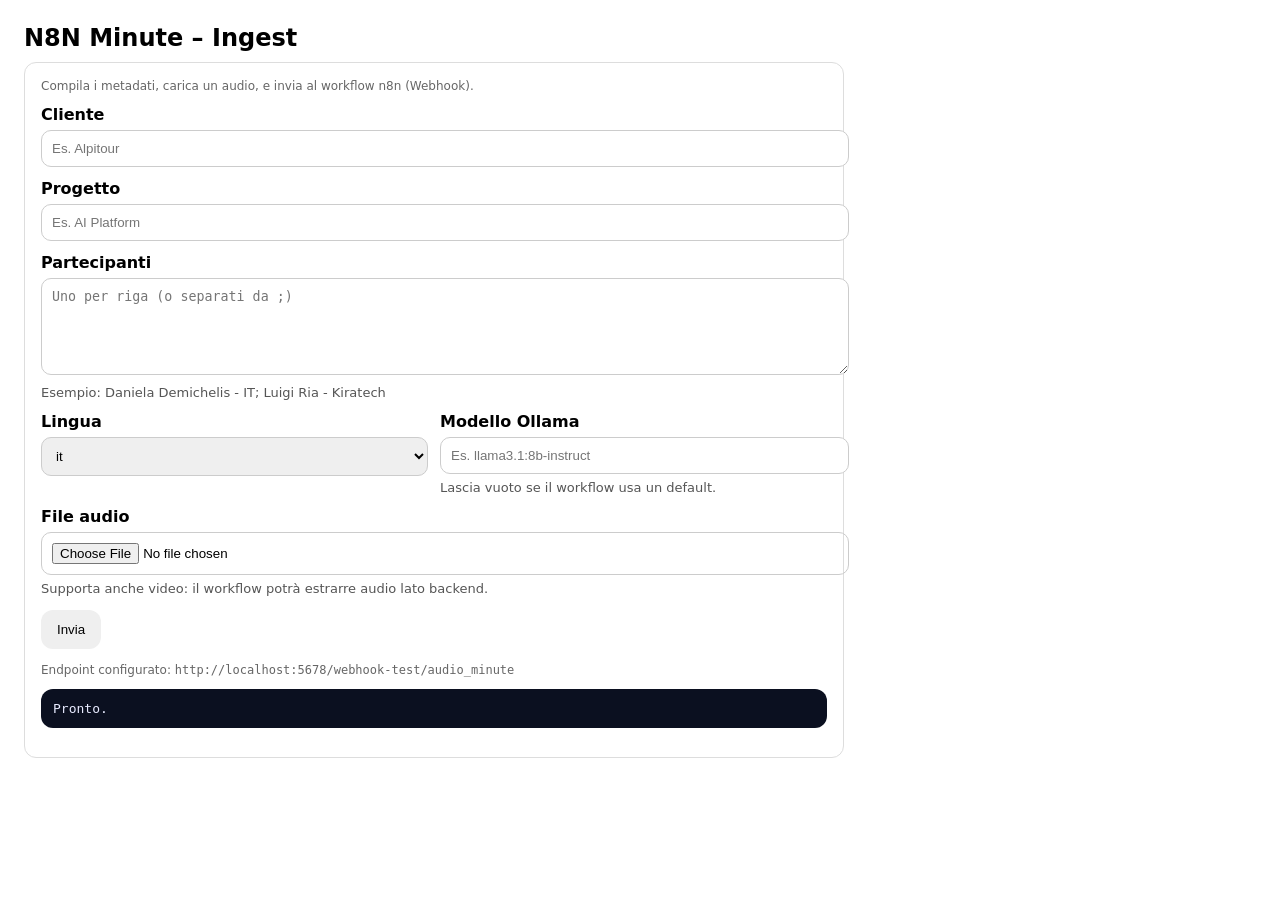
==== webform/index.html @ f1f65ca3 "Bootstrap repo: compose, configs, gitignore, docs" ====
<!doctype html>
<html lang="it">
<head>
  <meta charset="utf-8" />
  <meta name="viewport" content="width=device-width,initial-scale=1" />
  <title>N8N Minute – Webform</title>
  <style>
    :root { --w: 820px; }
    body{font-family:system-ui,-apple-system,Segoe UI,Roboto,Arial;margin:24px;max-width:var(--w)}
    h2{margin:0 0 10px}
    .card{border:1px solid #ddd;border-radius:12px;padding:16px}
    label{display:block;margin:12px 0 6px;font-weight:600}
    input,select,textarea{width:100%;padding:10px;border:1px solid #ccc;border-radius:10px}
    textarea{resize:vertical}
    button{padding:12px 16px;margin-top:14px;border:0;border-radius:12px;cursor:pointer}
    .row{display:grid;grid-template-columns:1fr 1fr;gap:12px}
    .hint{color:#555;font-size:13px;margin-top:6px}
    .small{font-size:12px;color:#666}
    pre{white-space:pre-wrap;background:#0b1020;color:#e8ebff;padding:12px;border-radius:12px;overflow:auto}
    .ok{color:#1a7f37}
    .err{color:#b42318}
  </style>
</head>
<body>
  <h2>N8N Minute – Ingest</h2>
  <div class="card">
    <div class="small">
      Compila i metadati, carica un audio, e invia al workflow n8n (Webhook).
    </div>

    <form id="f" enctype="multipart/form-data" method="post">
      <label>Cliente</label>
      <input name="customer" required placeholder="Es. Alpitour" />

      <label>Progetto</label>
      <input name="project" required placeholder="Es. AI Platform" />

      <label>Partecipanti</label>
      <textarea name="participants" rows="5" placeholder="Uno per riga (o separati da ;)"></textarea>
      <div class="hint">Esempio: Daniela Demichelis - IT; Luigi Ria - Kiratech</div>

      <div class="row">
        <div>
          <label>Lingua</label>
          <select name="language">
            <option value="it" selected>it</option>
            <option value="en">en</option>
          </select>
        </div>
        <div>
          <label>Modello Ollama</label>
          <input name="ollama_model" placeholder="Es. llama3.1:8b-instruct" />
          <div class="hint">Lascia vuoto se il workflow usa un default.</div>
        </div>
      </div>

      <label>File audio</label>
      <input name="file" type="file" accept="audio/*,video/*" required />
      <div class="hint">Supporta anche video: il workflow potrà estrarre audio lato backend.</div>

      <button type="submit">Invia</button>
    </form>

    <div style="margin-top:14px" class="small">
      Endpoint configurato: <code id="wh"></code>
    </div>
    <pre id="out" style="margin-top:12px">Pronto.</pre>
  </div>

  <script>
    // ✅ Imposta qui l'URL del Webhook n8n (POST). Esempi:
    // - Diretto:   http://localhost:5678/webhook/minute/ingest
    // - Reverse:   http://localhost:8080/webhook/minute/ingest
    const WEBHOOK_URL = "http://localhost:5678/webhook-test/audio_minute";

    const form = document.getElementById('f');
    const out = document.getElementById('out');
    const wh = document.getElementById('wh');
    wh.textContent = WEBHOOK_URL;

    function show(text, ok=true){
      out.className = ok ? "ok" : "err";
      out.textContent = text;
    }

    form.addEventListener('submit', async (e) => {
      e.preventDefault();
      show("Invio in corso...");

      const fd = new FormData(form);

      try {
        const r = await fetch(WEBHOOK_URL, { method: "POST", body: fd });
        const ct = r.headers.get("content-type") || "";
        const body = ct.includes("application/json") ? JSON.stringify(await r.json(), null, 2) : await r.text();
        show(`Risposta (${r.status}):\n${body}`, r.ok);
      } catch (err) {
        show(`Errore: ${err}`, false);
      }
    });
  </script>
</body>
</html>
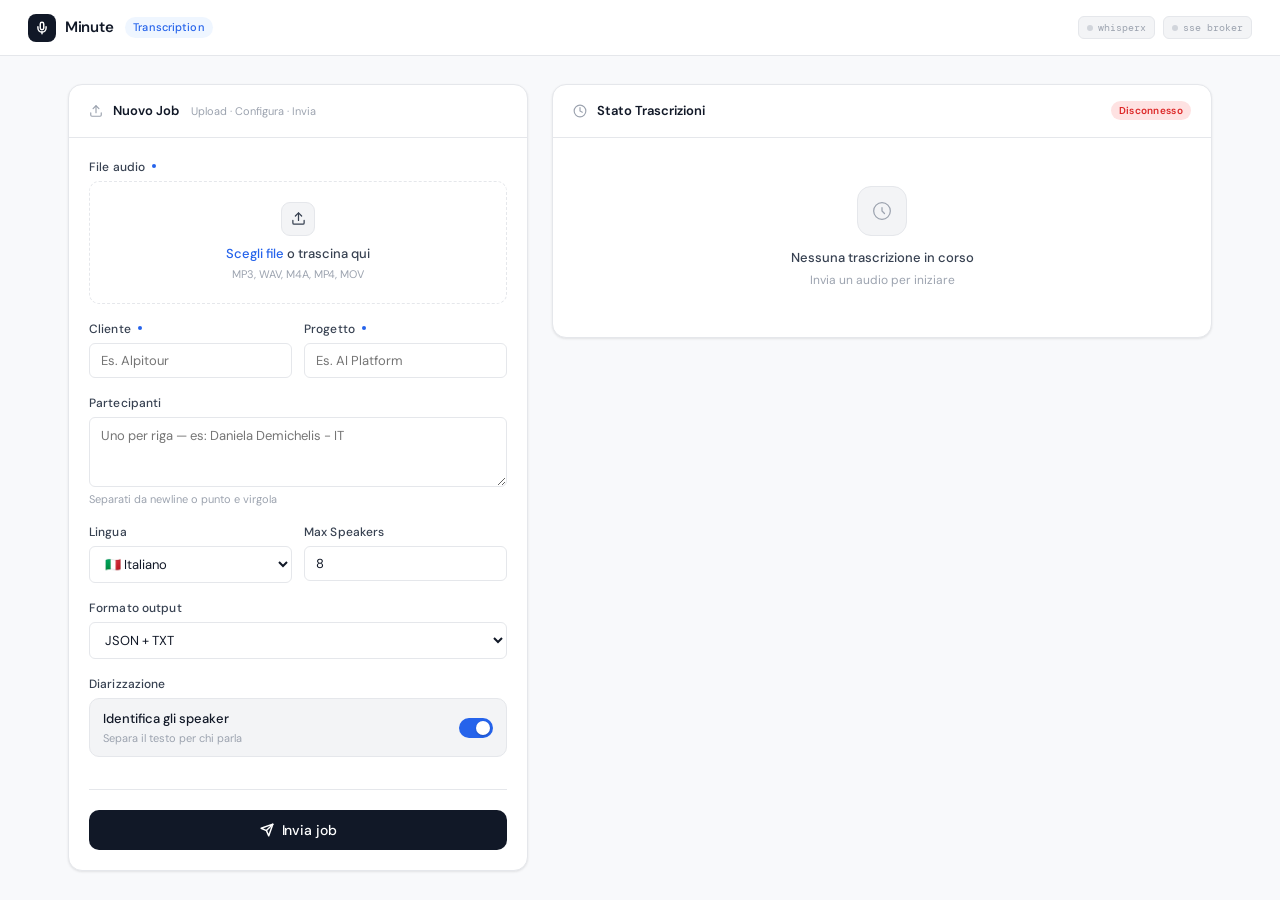
==== commit 85bf5167: "feat: SSE broker + Web UI v2 with live job status" ====
--- a/webform/index.html
+++ b/webform/index.html
@@ -1,103 +1,679 @@
 <!doctype html>
 <html lang="it">
 <head>
-  <meta charset="utf-8" />
-  <meta name="viewport" content="width=device-width,initial-scale=1" />
-  <title>N8N Minute – Webform</title>
+  <meta charset="utf-8">
+  <meta name="viewport" content="width=device-width,initial-scale=1">
+  <title>Minute — Audio Transcription</title>
+  <link rel="preconnect" href="https://fonts.googleapis.com">
+  <link href="https://fonts.googleapis.com/css2?family=DM+Sans:wght@300;400;500;600&family=DM+Mono:wght@400;500&display=swap" rel="stylesheet">
   <style>
-    :root { --w: 820px; }
-    body{font-family:system-ui,-apple-system,Segoe UI,Roboto,Arial;margin:24px;max-width:var(--w)}
-    h2{margin:0 0 10px}
-    .card{border:1px solid #ddd;border-radius:12px;padding:16px}
-    label{display:block;margin:12px 0 6px;font-weight:600}
-    input,select,textarea{width:100%;padding:10px;border:1px solid #ccc;border-radius:10px}
-    textarea{resize:vertical}
-    button{padding:12px 16px;margin-top:14px;border:0;border-radius:12px;cursor:pointer}
-    .row{display:grid;grid-template-columns:1fr 1fr;gap:12px}
-    .hint{color:#555;font-size:13px;margin-top:6px}
-    .small{font-size:12px;color:#666}
-    pre{white-space:pre-wrap;background:#0b1020;color:#e8ebff;padding:12px;border-radius:12px;overflow:auto}
-    .ok{color:#1a7f37}
-    .err{color:#b42318}
-  </style>
+    *, *::before, *::after { box-sizing: border-box; margin: 0; padding: 0; }
+
+    :root {
+      --bg:            #f8f9fb;
+      --surface:       #ffffff;
+      --surface-2:     #f3f4f6;
+      --border:        #e5e7eb;
+      --border-hover:  #d1d5db;
+      --text-primary:  #111827;
+      --text-secondary:#374151;
+      --text-muted:    #9ca3af;
+      --accent:        #2563eb;
+      --accent-light:  #eff6ff;
+      --success:       #16a34a;
+      --success-light: #dcfce7;
+      --warning:       #d97706;
+      --warning-light: #fef3c7;
+      --error:         #dc2626;
+      --error-light:   #fee2e2;
+      --radius:        10px;
+      --radius-sm:     6px;
+      --radius-lg:     14px;
+      --shadow-sm:     0 1px 3px rgba(0,0,0,.06), 0 1px 2px rgba(0,0,0,.04);
+    }
+
+    html, body { height: 100%; }
+
+    body {
+      font-family: 'DM Sans', sans-serif;
+      background: var(--bg);
+      color: var(--text-primary);
+      font-size: 14px;
+      line-height: 1.5;
+    }
+
+    /* ── Shell ── */
+    .app-shell {
+      display: flex;
+      flex-direction: column;
+      min-height: 100vh;
+    }
+
+    /* ── Header ── */
+    header {
+      background: var(--surface);
+      border-bottom: 1px solid var(--border);
+      display: flex;
+      align-items: center;
+      padding: 0 28px;
+      gap: 12px;
+      height: 56px;
+      position: sticky; top: 0; z-index: 10;
+      flex-shrink: 0;
+    }
+    .logo { display: flex; align-items: center; gap: 9px; font-weight: 600; font-size: 15px; letter-spacing: -0.02em; color: var(--text-primary); }
+    .logo-icon { width: 28px; height: 28px; background: var(--text-primary); border-radius: 8px; display: grid; place-items: center; }
+    .logo-icon svg { color: white; }
+    .header-badge { font-size: 11px; font-weight: 500; padding: 2px 8px; background: var(--accent-light); color: var(--accent); border-radius: 20px; letter-spacing: 0.01em; }
+    .header-stack { margin-left: auto; display: flex; align-items: center; gap: 8px; }
+    .stack-pill { font-family: 'DM Mono', monospace; font-size: 10px; color: var(--text-muted); background: var(--surface-2); border: 1px solid var(--border); padding: 3px 8px; border-radius: var(--radius-sm); display: flex; align-items: center; gap: 5px; }
+    .dot { width: 6px; height: 6px; border-radius: 50%; background: var(--border-hover); flex-shrink: 0; }
+    .dot.live { background: var(--success); box-shadow: 0 0 0 2px var(--success-light); }
+
+    /* ── Main 2-col grid ── */
+    main {
+      display: grid;
+      grid-template-columns: 460px 1fr;
+      gap: 24px;
+      padding: 28px;
+      max-width: 1200px;
+      width: 100%;
+      margin: 0 auto;
+      align-items: start;
+      flex: 1;
+    }
+
+    /* ── Panel ── */
+    .panel { background: var(--surface); border: 1px solid var(--border); border-radius: var(--radius-lg); overflow: hidden; box-shadow: var(--shadow-sm); }
+    .panel-header { padding: 16px 20px; border-bottom: 1px solid var(--border); display: flex; align-items: center; gap: 10px; }
+    .panel-title { font-size: 13px; font-weight: 600; color: var(--text-primary); }
+    .panel-subtitle { font-size: 11px; color: var(--text-muted); margin-left: 2px; }
+    .panel-body { padding: 20px; display: flex; flex-direction: column; gap: 16px; }
+
+    /* ── Form elements ── */
+    .field-group { display: flex; flex-direction: column; gap: 0; }
+    .field-group:not(:last-child) { margin-bottom: 0; }
+    .field-row { display: grid; grid-template-columns: 1fr 1fr; gap: 12px; }
+    label { display: block; font-size: 12px; font-weight: 500; color: var(--text-secondary); margin-bottom: 5px; letter-spacing: 0.01em; }
+    .req { display: inline-block; width: 4px; height: 4px; background: var(--accent); border-radius: 50%; margin-left: 4px; vertical-align: middle; transform: translateY(-1px); }
+    input[type=text], input[type=number], select, textarea {
+      width: 100%; padding: 8px 11px; background: var(--surface);
+      border: 1px solid var(--border); border-radius: var(--radius-sm);
+      font-family: 'DM Sans', sans-serif; font-size: 13px; color: var(--text-primary);
+      transition: border-color 0.15s, box-shadow 0.15s; outline: none;
+    }
+    input:focus, select:focus, textarea:focus { border-color: var(--accent); box-shadow: 0 0 0 3px rgba(37,99,235,.1); }
+    textarea { resize: vertical; min-height: 70px; line-height: 1.5; }
+    .hint { font-size: 11px; color: var(--text-muted); margin-top: 4px; }
+
+    /* File drop */
+    .file-drop { position: relative; border: 1.5px dashed var(--border); border-radius: var(--radius); padding: 20px 16px; text-align: center; cursor: pointer; transition: all 0.15s; background: var(--surface); }
+    .file-drop:hover, .file-drop.drag-over { border-color: var(--accent); background: var(--accent-light); }
+    .file-drop input[type=file] { position: absolute; inset: 0; opacity: 0; cursor: pointer; width: 100%; height: 100%; }
+    .file-drop-icon { width: 34px; height: 34px; background: var(--surface-2); border: 1px solid var(--border); border-radius: 9px; display: grid; place-items: center; margin: 0 auto 8px; }
+    .file-drop-label { font-size: 13px; font-weight: 500; color: var(--text-secondary); }
+    .file-drop-label span { color: var(--accent); }
+    .file-drop-sub { font-size: 11px; color: var(--text-muted); margin-top: 3px; }
+    .file-selected { display: none; align-items: center; gap: 10px; background: var(--accent-light); border: 1px solid #bfdbfe; border-radius: var(--radius); padding: 9px 12px; margin-top: 8px; }
+    .file-selected.visible { display: flex; }
+    .file-selected-name { font-family: 'DM Mono', monospace; font-size: 12px; color: var(--accent); font-weight: 500; flex: 1; overflow: hidden; text-overflow: ellipsis; white-space: nowrap; }
+    .file-remove { background: none; border: none; cursor: pointer; color: var(--text-muted); padding: 2px; border-radius: 4px; display: grid; place-items: center; flex-shrink: 0; }
+
+    /* Toggle */
+    .toggle-field { display: flex; align-items: center; justify-content: space-between; padding: 10px 13px; background: var(--surface-2); border: 1px solid var(--border); border-radius: var(--radius); cursor: pointer; }
+    .toggle-info {}
+    .toggle-label { font-size: 13px; font-weight: 500; color: var(--text-primary); }
+    .toggle-desc { font-size: 11px; color: var(--text-muted); margin-top: 1px; }
+    .toggle-switch { width: 34px; height: 20px; background: var(--border-hover); border-radius: 20px; position: relative; transition: background 0.2s; flex-shrink: 0; }
+    .toggle-switch::after { content:''; position: absolute; left: 3px; top: 3px; width: 14px; height: 14px; background: white; border-radius: 50%; transition: transform 0.2s; box-shadow: 0 1px 2px rgba(0,0,0,.2); }
+    .toggle-switch.on { background: var(--accent); }
+    .toggle-switch.on::after { transform: translateX(14px); }
+
+    /* Submit */
+    .btn-submit { width: 100%; padding: 11px 20px; background: var(--text-primary); color: white; border: none; border-radius: var(--radius); font-family: 'DM Sans', sans-serif; font-size: 14px; font-weight: 500; cursor: pointer; transition: all 0.15s; display: flex; align-items: center; justify-content: center; gap: 8px; margin-top: 4px; letter-spacing: -0.01em; }
+    .btn-submit:hover { background: #1f2937; transform: translateY(-1px); box-shadow: 0 4px 12px rgba(0,0,0,.15); }
+    .btn-submit:disabled { opacity: 0.45; cursor: not-allowed; transform: none; box-shadow: none; }
+    .btn-submit .spinner { display: none; width: 14px; height: 14px; border: 2px solid rgba(255,255,255,.3); border-top-color: white; border-radius: 50%; animation: spin 0.6s linear infinite; }
+    .btn-submit.loading .spinner { display: block; }
+    .btn-submit.loading .btn-icon, .btn-submit.loading .btn-text { opacity: 0.7; }
+
+    /* ── Right panel internals ── */
+
+    /* Current section */
+    .current-section { padding: 16px 20px; }
+    .section-header { display: flex; align-items: center; gap: 8px; margin-bottom: 14px; }
+    .section-label-text { font-size: 10px; font-weight: 600; color: var(--text-muted); text-transform: uppercase; letter-spacing: 0.07em; }
+    .badge-new { background: var(--accent); color: white; font-size: 9px; font-weight: 700; padding: 1px 7px; border-radius: 20px; letter-spacing: 0.05em; animation: pulse-badge 1.5s ease-in-out infinite; }
+    @keyframes pulse-badge { 0%,100%{opacity:1} 50%{opacity:0.55} }
+
+    .job-title { font-size: 13px; font-weight: 600; color: var(--text-primary); line-height: 1.4; margin-bottom: 8px; }
+    .current-dates { display: flex; gap: 20px; margin: 12px 0 0; }
+    .date-item { display: flex; flex-direction: column; gap: 2px; }
+    .date-label { font-size: 10px; font-weight: 600; color: var(--text-muted); text-transform: uppercase; letter-spacing: 0.05em; }
+    .date-value { font-family: 'DM Mono', monospace; font-size: 11px; color: var(--text-secondary); }
+
+    /* Progress */
+    .progress-section { padding: 14px 20px; border-top: 1px solid var(--border); }
+    .progress-header { display: flex; align-items: center; justify-content: space-between; margin-bottom: 10px; }
+    .progress-label { font-size: 10px; font-weight: 600; color: var(--text-muted); text-transform: uppercase; letter-spacing: 0.07em; }
+    .step-chip { font-family: 'DM Mono', monospace; font-size: 10px; color: var(--text-muted); background: var(--surface-2); border: 1px solid var(--border); padding: 2px 7px; border-radius: 4px; }
+    .progress-track { height: 5px; background: var(--surface-2); border-radius: 99px; overflow: hidden; }
+    .progress-fill { height: 100%; background: var(--accent); border-radius: 99px; transition: width 0.6s ease; }
+    .progress-fill.indeterminate { width: 40%; animation: indeterminate 1.4s ease-in-out infinite; }
+    @keyframes indeterminate { 0%{transform:translateX(-100%)} 100%{transform:translateX(350%)} }
+
+    /* Pipeline */
+    .pipeline-section { padding: 14px 20px; border-top: 1px solid var(--border); }
+    .section-label { font-size: 10px; font-weight: 600; color: var(--text-muted); text-transform: uppercase; letter-spacing: 0.07em; margin-bottom: 10px; }
+    .steps-list { display: flex; flex-direction: column; gap: 1px; }
+    .step-item { display: flex; align-items: center; gap: 11px; padding: 7px 9px; border-radius: var(--radius-sm); transition: background 0.1s; }
+    .step-item.done   { }
+    .step-item.active { background: var(--accent-light); }
+    .step-item.pending { opacity: 0.35; }
+    .step-icon { width: 18px; height: 18px; border-radius: 50%; display: grid; place-items: center; flex-shrink: 0; }
+    .done-i   { background: var(--success-light); }
+    .active-i { background: var(--accent-light); animation: pulse-icon 1.2s ease-in-out infinite; }
+    .pending-i { background: var(--surface-2); }
+    @keyframes pulse-icon { 0%,100%{box-shadow:0 0 0 0 rgba(37,99,235,.3)} 50%{box-shadow:0 0 0 4px rgba(37,99,235,.1)} }
+    .step-name { font-size: 12px; font-weight: 500; color: var(--text-secondary); }
+    .step-item.active .step-name { color: var(--accent); font-weight: 600; }
+
+    /* Empty state */
+    .status-empty { display: flex; flex-direction: column; align-items: center; justify-content: center; padding: 48px 20px; text-align: center; }
+    .status-empty-icon { width: 50px; height: 50px; background: var(--surface-2); border: 1px solid var(--border); border-radius: 14px; display: grid; place-items: center; margin-bottom: 12px; }
+    .status-empty-title { font-size: 13px; font-weight: 500; color: var(--text-secondary); margin-bottom: 4px; }
+    .status-empty-sub { font-size: 12px; color: var(--text-muted); }
+
+    /* Results */
+    .results-section { padding: 14px 20px; border-top: 1px solid var(--border); }
+    .result-link { display: flex; align-items: center; gap: 10px; padding: 10px 13px; border: 1px solid var(--border); border-radius: var(--radius); text-decoration: none; color: var(--text-primary); transition: all 0.15s; margin-bottom: 8px; background: var(--surface); }
+    .result-link:last-child { margin-bottom: 0; }
+    .result-link:hover { border-color: var(--accent); background: var(--accent-light); }
+    .result-icon { width: 30px; height: 30px; border-radius: 8px; display: grid; place-items: center; flex-shrink: 0; }
+    .result-icon.json { background: #fff7ed; }
+    .result-icon.txt  { background: #f0fdf4; }
+    .result-name { font-size: 12px; font-weight: 600; color: var(--text-primary); }
+    .result-meta { font-size: 11px; color: var(--text-muted); margin-top: 1px; }
+
+    /* Error */
+    .error-section { padding: 14px 20px; border-top: 1px solid var(--border); }
+    .error-box { background: var(--error-light); border: 1px solid #fecaca; border-radius: var(--radius); padding: 14px 16px; }
+    .error-title { font-size: 12px; font-weight: 600; color: var(--error); margin-bottom: 4px; }
+    .error-msg { font-family: 'DM Mono', monospace; font-size: 11px; color: #b91c1c; line-height: 1.5; }
+    .btn-retry { margin-top: 10px; padding: 5px 14px; background: var(--error); color: white; border: none; border-radius: var(--radius-sm); font-family: 'DM Sans', sans-serif; font-size: 12px; font-weight: 500; cursor: pointer; }
+    .btn-retry:hover { background: #b91c1c; }
+
+    /* History */
+    .history-section { padding: 0 20px 16px; border-top: 1px solid var(--border); margin-top: 0; }
+    .history-header { padding: 14px 0 10px; }
+    .hist-row { border-radius: var(--radius); border: 1px solid transparent; overflow: hidden; margin-bottom: 4px; transition: border-color 0.12s; }
+    .hist-row.open { border-color: var(--border); }
+    .hist-row-header { display: flex; align-items: center; gap: 10px; padding: 10px 12px; cursor: pointer; border-radius: var(--radius); transition: background 0.12s; }
+    .hist-row-header:hover, .hist-row.open .hist-row-header { background: var(--surface-2); }
+    .hist-row-info { flex: 1; min-width: 0; }
+    .hist-row-name { font-size: 12px; font-weight: 500; display: block; white-space: nowrap; overflow: hidden; text-overflow: ellipsis; }
+    .hist-chevron { color: var(--text-muted); transition: transform 0.2s; flex-shrink: 0; }
+    .hist-row.open .hist-chevron { transform: rotate(90deg); }
+    .hist-accordion { display: none; padding: 4px 12px 12px; }
+    .hist-row.open .hist-accordion { display: block; }
+    .hist-meta { display: flex; flex-direction: column; gap: 5px; margin-bottom: 10px; }
+    .hist-meta-row { display: flex; align-items: center; gap: 8px; }
+    .hist-meta-label { font-size: 10px; font-weight: 600; color: var(--text-muted); text-transform: uppercase; letter-spacing: 0.05em; min-width: 72px; }
+    .hist-meta-value { font-family: 'DM Mono', monospace; font-size: 11px; color: var(--text-secondary); }
+
+    /* Status badge */
+    .status-badge { display: inline-flex; align-items: center; gap: 5px; padding: 3px 9px; border-radius: 20px; font-size: 11px; font-weight: 600; letter-spacing: 0.03em; text-transform: uppercase; }
+    .status-badge .dot { width: 5px; height: 5px; border-radius: 50%; flex-shrink: 0; }
+    .status-badge.pending   { background: var(--warning-light); color: var(--warning); }
+    .status-badge.pending .dot { background: var(--warning); }
+    .status-badge.working   { background: var(--accent-light);  color: var(--accent); }
+    .status-badge.working .dot { background: var(--accent); animation: pulse-dot 1s ease-in-out infinite; }
+    .status-badge.completed { background: var(--success-light); color: var(--success); }
+    .status-badge.completed .dot { background: var(--success); }
+    .status-badge.failed    { background: var(--error-light);   color: var(--error); }
+    .status-badge.failed .dot { background: var(--error); }
+    @keyframes pulse-dot { 0%,100%{opacity:1} 50%{opacity:0.4} }
+
+    /* Stream badge */
+    .stream-badge { font-size: 10px; font-weight: 600; padding: 2px 8px; border-radius: 20px; letter-spacing: 0.03em; }
+    .stream-live       { background: var(--success-light); color: var(--success); }
+    .stream-connecting { background: var(--warning-light); color: var(--warning); }
+    .stream-idle       { background: var(--surface-2);     color: var(--text-muted); }
+    .stream-error      { background: var(--error-light);   color: var(--error); }
+
+    @keyframes spin { to { transform: rotate(360deg); } }
+
+    @media (max-width: 900px) {
+      main { grid-template-columns: 1fr; padding: 16px; }
+    }
+</style>
 </head>
 <body>
-  <h2>N8N Minute – Ingest</h2>
-  <div class="card">
-    <div class="small">
-      Compila i metadati, carica un audio, e invia al workflow n8n (Webhook).
+<div class="app-shell">
+
+  <header>
+    <div class="logo">
+      <div class="logo-icon">
+        <svg width="14" height="14" viewBox="0 0 24 24" fill="none" stroke="currentColor" stroke-width="2.5" stroke-linecap="round" stroke-linejoin="round">
+          <path d="M12 2a3 3 0 0 0-3 3v7a3 3 0 0 0 6 0V5a3 3 0 0 0-3-3z"/>
+          <path d="M19 10v2a7 7 0 0 1-14 0v-2"/>
+          <line x1="12" y1="19" x2="12" y2="22"/>
+        </svg>
+      </div>
+      Minute
     </div>
-
-    <form id="f" enctype="multipart/form-data" method="post">
-      <label>Cliente</label>
-      <input name="customer" required placeholder="Es. Alpitour" />
-
-      <label>Progetto</label>
-      <input name="project" required placeholder="Es. AI Platform" />
-
-      <label>Partecipanti</label>
-      <textarea name="participants" rows="5" placeholder="Uno per riga (o separati da ;)"></textarea>
-      <div class="hint">Esempio: Daniela Demichelis - IT; Luigi Ria - Kiratech</div>
-
-      <div class="row">
-        <div>
-          <label>Lingua</label>
-          <select name="language">
-            <option value="it" selected>it</option>
-            <option value="en">en</option>
+    <span class="header-badge">Transcription</span>
+    <div class="header-stack">
+      <div class="stack-pill"><span class="dot" id="api-dot"></span>whisperx</div>
+      <div class="stack-pill"><span class="dot" id="sse-dot"></span>sse broker</div>
+    </div>
+  </header>
+
+  <main>
+    <div class="panel">
+      <div class="panel-header">
+        <svg width="14" height="14" viewBox="0 0 24 24" fill="none" stroke="var(--text-muted)" stroke-width="2" stroke-linecap="round" stroke-linejoin="round">
+          <path d="M21 15v4a2 2 0 0 1-2 2H5a2 2 0 0 1-2-2v-4"/>
+          <polyline points="17 8 12 3 7 8"/><line x1="12" y1="3" x2="12" y2="15"/>
+        </svg>
+        <span class="panel-title">Nuovo Job</span>
+        <span class="panel-subtitle">Upload · Configura · Invia</span>
+      </div>
+      <div class="panel-body">
+
+        <!-- File -->
+        <div class="field-group">
+          <label>File audio <span class="req"></span></label>
+          <div class="file-drop" id="file-drop">
+            <input type="file" id="file-input" accept="audio/*,video/*" />
+            <div class="file-drop-icon">
+              <svg width="15" height="15" viewBox="0 0 24 24" fill="none" stroke="var(--text-secondary)" stroke-width="2" stroke-linecap="round" stroke-linejoin="round">
+                <path d="M21 15v4a2 2 0 0 1-2 2H5a2 2 0 0 1-2-2v-4"/>
+                <polyline points="17 8 12 3 7 8"/><line x1="12" y1="3" x2="12" y2="15"/>
+              </svg>
+            </div>
+            <div class="file-drop-label"><span>Scegli file</span> o trascina qui</div>
+            <div class="file-drop-sub">MP3, WAV, M4A, MP4, MOV</div>
+          </div>
+          <div class="file-selected" id="file-selected">
+            <svg width="13" height="13" viewBox="0 0 24 24" fill="none" stroke="var(--accent)" stroke-width="2" stroke-linecap="round" stroke-linejoin="round">
+              <path d="M9 18V5l12-2v13"/><circle cx="6" cy="18" r="3"/><circle cx="18" cy="16" r="3"/>
+            </svg>
+            <span class="file-selected-name" id="file-name"></span>
+            <button class="file-remove" id="file-remove" type="button">
+              <svg width="12" height="12" viewBox="0 0 24 24" fill="none" stroke="currentColor" stroke-width="2.5" stroke-linecap="round">
+                <line x1="18" y1="6" x2="6" y2="18"/><line x1="6" y1="6" x2="18" y2="18"/>
+              </svg>
+            </button>
+          </div>
+        </div>
+
+        <!-- Cliente + Progetto -->
+        <div class="field-row">
+          <div class="field-group">
+            <label>Cliente <span class="req"></span></label>
+            <input type="text" id="customer" placeholder="Es. Alpitour" />
+          </div>
+          <div class="field-group">
+            <label>Progetto <span class="req"></span></label>
+            <input type="text" id="project" placeholder="Es. AI Platform" />
+          </div>
+        </div>
+
+        <!-- Partecipanti -->
+        <div class="field-group">
+          <label>Partecipanti</label>
+          <textarea id="participants" placeholder="Uno per riga — es: Daniela Demichelis - IT"></textarea>
+          <div class="hint">Separati da newline o punto e virgola</div>
+        </div>
+
+        <!-- Lingua + Max speakers -->
+        <div class="field-row">
+          <div class="field-group">
+            <label>Lingua</label>
+            <select id="language">
+              <option value="it">🇮🇹 Italiano</option>
+              <option value="en">🇬🇧 English</option>
+              <option value="auto">🌐 Auto-detect</option>
+            </select>
+          </div>
+          <div class="field-group">
+            <label>Max Speakers</label>
+            <input type="number" id="max_speakers" value="8" min="1" max="20" />
+          </div>
+        </div>
+
+        <!-- Output format -->
+        <div class="field-group">
+          <label>Formato output</label>
+          <select id="output_format">
+            <option value="both" selected>JSON + TXT</option>
+            <option value="json">Solo JSON</option>
+            <option value="txt">Solo TXT</option>
           </select>
         </div>
-        <div>
-          <label>Modello Ollama</label>
-          <input name="ollama_model" placeholder="Es. llama3.1:8b-instruct" />
-          <div class="hint">Lascia vuoto se il workflow usa un default.</div>
-        </div>
+
+        <!-- Diarize -->
+        <div class="field-group">
+          <label>Diarizzazione</label>
+          <div class="toggle-field" id="diarize-toggle">
+            <div class="toggle-info">
+              <div class="toggle-label">Identifica gli speaker</div>
+              <div class="toggle-desc">Separa il testo per chi parla</div>
+            </div>
+            <div class="toggle-switch on" id="diarize-switch"></div>
+          </div>
+        </div>
+
+        <div style="height:1px;background:var(--border);margin:16px 0 0"></div>
+
+        <button class="btn-submit" id="submit-btn" type="button">
+          <div class="spinner"></div>
+          <svg class="btn-icon" width="14" height="14" viewBox="0 0 24 24" fill="none" stroke="currentColor" stroke-width="2.5" stroke-linecap="round" stroke-linejoin="round">
+            <line x1="22" y1="2" x2="11" y2="13"/><polygon points="22 2 15 22 11 13 2 9 22 2"/>
+          </svg>
+          <span class="btn-text">Invia job</span>
+        </button>
+
       </div>
-
-      <label>File audio</label>
-      <input name="file" type="file" accept="audio/*,video/*" required />
-      <div class="hint">Supporta anche video: il workflow potrà estrarre audio lato backend.</div>
-
-      <button type="submit">Invia</button>
-    </form>
-
-    <div style="margin-top:14px" class="small">
-      Endpoint configurato: <code id="wh"></code>
     </div>
-    <pre id="out" style="margin-top:12px">Pronto.</pre>
-  </div>
-
-  <script>
-    // ✅ Imposta qui l'URL del Webhook n8n (POST). Esempi:
-    // - Diretto:   http://localhost:5678/webhook/minute/ingest
-    // - Reverse:   http://localhost:8080/webhook/minute/ingest
-    const WEBHOOK_URL = "http://localhost:5678/webhook-test/audio_minute";
-
-    const form = document.getElementById('f');
-    const out = document.getElementById('out');
-    const wh = document.getElementById('wh');
-    wh.textContent = WEBHOOK_URL;
-
-    function show(text, ok=true){
-      out.className = ok ? "ok" : "err";
-      out.textContent = text;
-    }
-
-    form.addEventListener('submit', async (e) => {
-      e.preventDefault();
-      show("Invio in corso...");
-
-      const fd = new FormData(form);
-
-      try {
-        const r = await fetch(WEBHOOK_URL, { method: "POST", body: fd });
-        const ct = r.headers.get("content-type") || "";
-        const body = ct.includes("application/json") ? JSON.stringify(await r.json(), null, 2) : await r.text();
-        show(`Risposta (${r.status}):\n${body}`, r.ok);
-      } catch (err) {
-        show(`Errore: ${err}`, false);
+
+    <!-- ── RIGHT: Status ── -->
+
+    <!-- ── RIGHT: Stato Trascrizioni ── -->
+    <div class="panel">
+      <div class="panel-header">
+        <svg width="14" height="14" viewBox="0 0 24 24" fill="none" stroke="var(--text-muted)" stroke-width="2" stroke-linecap="round" stroke-linejoin="round">
+          <circle cx="12" cy="12" r="10"/><polyline points="12 6 12 12 16 14"/>
+        </svg>
+        <span class="panel-title">Stato Trascrizioni</span>
+        <span class="stream-badge stream-idle" id="stream-status" style="margin-left:auto">In attesa</span>
+      </div>
+
+      <!-- Empty state -->
+      <div class="status-empty" id="status-empty">
+        <div class="status-empty-icon">
+          <svg width="20" height="20" viewBox="0 0 24 24" fill="none" stroke="var(--text-muted)" stroke-width="1.5" stroke-linecap="round" stroke-linejoin="round">
+            <circle cx="12" cy="12" r="10"/><path d="M12 8v4l3 3"/>
+          </svg>
+        </div>
+        <div class="status-empty-title">Nessuna trascrizione in corso</div>
+        <div class="status-empty-sub">Invia un audio per iniziare</div>
+      </div>
+
+      <!-- Trascrizione Corrente -->
+      <div id="current-job" style="display:none">
+        <div class="current-section">
+          <div class="section-header">
+            <span class="section-label-text">Trascrizione Corrente</span>
+            <span class="badge-new" id="badge-new" style="display:none">IN CODA</span>
+          </div>
+          <div class="job-title" id="current-title">—</div>
+          <div id="current-badge"></div>
+          <div class="current-dates">
+            <div class="date-item">
+              <span class="date-label">Inizio</span>
+              <span class="date-value" id="current-created">—</span>
+            </div>
+            <div class="date-item">
+              <span class="date-label">Aggiornato</span>
+              <span class="date-value" id="current-updated">—</span>
+            </div>
+          </div>
+        </div>
+
+        <div class="progress-section">
+          <div class="progress-header">
+            <span class="progress-label">Avanzamento</span>
+            <span class="step-chip" id="current-step">—</span>
+          </div>
+          <div class="progress-track">
+            <div class="progress-fill indeterminate" id="current-progress-fill"></div>
+          </div>
+        </div>
+
+        <div class="pipeline-section">
+          <div class="section-label">Pipeline</div>
+          <div class="steps-list" id="current-steps-list"></div>
+        </div>
+      </div>
+
+      <!-- Storico -->
+      <div id="history-section" style="display:none">
+        <div class="history-section">
+          <div class="history-header">
+            <span class="section-label">Storico Trascrizioni</span>
+          </div>
+          <div id="history-container"></div>
+        </div>
+      </div>
+
+    </div>
+  </main>
+
+</div>
+<script>
+
+
+  const API_BASE   = "http://localhost:9200";
+  const N8N_INGEST = "http://localhost:5678/webhook/minute/ingest";
+  const SSE_BASE   = "http://localhost:9400";
+
+  let diarize     = true;
+  let eventSource = null;
+  let jobsMap     = {};
+  let openHistId  = null;
+
+  const PIPELINE = [
+    { key: "ENQUEUED",     label: "In coda" },
+    { key: "REQUEUED",     label: "Riaccodato" },
+    { key: "DOWNLOADING",  label: "Download" },
+    { key: "TRANSCRIBING", label: "Trascrizione" },
+    { key: "DIARIZING",    label: "Diarizzazione" },
+    { key: "FORMATTING",   label: "Formattazione" },
+    { key: "UPLOADING",    label: "Upload MinIO" },
+    { key: "COMPLETED",    label: "Completato" },
+  ];
+  const TERMINAL = ["COMPLETED", "FAILED"];
+  const $ = id => document.getElementById(id);
+
+  const fmt = iso => {
+    try { return new Date(iso).toLocaleString('it-IT', {day:'2-digit',month:'2-digit',year:'numeric',hour:'2-digit',minute:'2-digit'}); }
+    catch { return iso || '—'; }
+  };
+  const jobTitle = job => `${job.customer||'?'} — ${job.project||'?'} — del ${fmt(job.created_at)}`;
+
+  window.addEventListener('load', async () => {
+    await checkHealth();
+    await loadInitialJobs();
+    connectStream();
+  });
+
+  async function checkHealth() {
+    try { const r = await fetch(`${API_BASE}/health`,{signal:AbortSignal.timeout(3000)}); $('api-dot').className=r.ok?'dot live':'dot'; } catch { $('api-dot').className='dot'; }
+    try { const r = await fetch(`${SSE_BASE}/health`,{signal:AbortSignal.timeout(3000)}); $('sse-dot').className=r.ok?'dot live':'dot'; } catch { $('sse-dot').className='dot'; }
+  }
+
+  async function loadInitialJobs() {
+    try {
+      const r = await fetch(`${SSE_BASE}/jobs`);
+      if (!r.ok) return;
+      const data = await r.json();
+      for (const job of data.jobs) jobsMap[job.job_id] = job;
+      renderAll();
+    } catch(e) { console.warn('[Minute] SSE broker non raggiungibile:', e.message); }
+  }
+
+  function connectStream() {
+    if (eventSource) { eventSource.close(); eventSource = null; }
+    eventSource = new EventSource(`${SSE_BASE}/events?all=1`);
+    setStreamStatus('connecting');
+    eventSource.addEventListener('open', () => { setStreamStatus('connected'); $('sse-dot').className='dot live'; });
+    eventSource.addEventListener('job_update', e => { const job=JSON.parse(e.data); jobsMap[job.job_id]=job; renderAll(); });
+    eventSource.addEventListener('stream_end', () => { setStreamStatus('idle'); setTimeout(connectStream,10000); });
+    eventSource.addEventListener('error', () => { setStreamStatus('error'); $('sse-dot').className='dot'; eventSource.close(); setTimeout(connectStream,8000); });
+  }
+
+  function setStreamStatus(state) {
+    const map={connecting:['stream-connecting','Connessione\u2026'],connected:['stream-live','Live'],idle:['stream-idle','In attesa'],error:['stream-error','Disconnesso']};
+    const [cls,txt]=map[state]??map.idle;
+    const el=$('stream-status'); el.className='stream-badge '+cls; el.textContent=txt;
+  }
+
+  function renderAll() {
+    const all    = Object.values(jobsMap).sort((a,b)=>(b.created_at??'').localeCompare(a.created_at??''));
+    const active = all.filter(j=>!TERMINAL.includes(j.status));
+    const done   = all.filter(j=> TERMINAL.includes(j.status));
+    const current = active.find(j=>j.status==='WORKING') ?? active[0] ?? null;
+    const queued  = active.filter(j=>j!==current);
+    renderCurrent(current, queued.length>0);
+    renderHistory(done);
+  }
+
+  function renderCurrent(job, hasQueued) {
+    if (!job) {
+      $('status-empty').style.display='flex';
+      $('current-job').style.display='none';
+      return;
+    }
+    $('status-empty').style.display='none';
+    $('current-job').style.display='block';
+    $('badge-new').style.display=hasQueued?'inline-block':'none';
+    $('current-title').textContent=jobTitle(job);
+    $('current-badge').innerHTML=badgeHtml(job.status);
+    $('current-step').textContent=job.step||'—';
+    $('current-created').textContent=fmt(job.created_at);
+    $('current-updated').textContent=fmt(job.updated_at)||'—';
+    const pct=calcPercent(job.step,job.status);
+    const fill=$('current-progress-fill');
+    if(pct!==null){fill.className='progress-fill';fill.style.width=pct+'%';}
+    else{fill.className='progress-fill indeterminate';fill.style.width='';}
+    $('current-steps-list').innerHTML=pipelineHtml(job.step,job.status);
+  }
+
+  function renderHistory(jobs) {
+    const sec=$('history-section');
+    if(!jobs.length){sec.style.display='none';return;}
+    sec.style.display='block';
+    $('history-container').innerHTML=jobs.map(job=>{
+      const isOpen=openHistId===job.job_id;
+      const isFailed=job.status==='FAILED';
+      let body=`<div class="hist-meta">
+        <div class="hist-meta-row"><span class="hist-meta-label">Data</span><span class="hist-meta-value">${fmt(job.created_at)}</span></div>
+        ${job.updated_at?`<div class="hist-meta-row"><span class="hist-meta-label">Fine</span><span class="hist-meta-value">${fmt(job.updated_at)}</span></div>`:''}
+        <div class="hist-meta-row"><span class="hist-meta-label">Stato</span><span class="hist-meta-value">${badgeHtml(job.status)}</span></div>
+      </div>`;
+      if(!isFailed&&(job.output_json_url||job.output_txt_url)){
+        body+=`<div>${job.output_json_url?resultLink(job.output_json_url,'json'):''}${job.output_txt_url?resultLink(job.output_txt_url,'txt'):''}</div>`;
       }
+      if(isFailed){
+        body+=`<div class="error-box" style="margin-top:8px"><div class="error-title">Job fallito</div><div class="error-msg">${job.error||'Errore sconosciuto'}</div><button class="btn-retry retry-hist-btn" data-job-id="${job.job_id}">\u21BA Riprova</button></div>`;
+      }
+      return `<div class="hist-row ${isOpen?'open':''}" data-job-id="${job.job_id}">
+        <div class="hist-row-header">
+          <div class="hist-row-info"><span class="hist-row-name">${jobTitle(job)}</span></div>
+          <div style="display:flex;align-items:center;gap:8px;flex-shrink:0">
+            ${badgeHtml(job.status)}
+            <svg class="hist-chevron" width="12" height="12" viewBox="0 0 24 24" fill="none" stroke="currentColor" stroke-width="2.5" stroke-linecap="round" stroke-linejoin="round"><polyline points="9 18 15 12 9 6"/></svg>
+          </div>
+        </div>
+        <div class="hist-accordion">${body}</div>
+      </div>`;
+    }).join('');
+    $('history-container').querySelectorAll('.hist-row-header').forEach(el=>{
+      el.addEventListener('click',()=>{
+        const id=el.closest('.hist-row').dataset.jobId;
+        openHistId=openHistId===id?null:id;
+        renderAll();
+      });
     });
-  </script>
+    $('history-container').querySelectorAll('.retry-hist-btn').forEach(btn=>{
+      btn.addEventListener('click',async e=>{
+        e.stopPropagation();
+        try{await fetch(`${API_BASE}/jobs/${btn.dataset.jobId}/retry`,{method:'POST'});connectStream();}
+        catch(err){alert('Retry fallito: '+err.message);}
+      });
+    });
+  }
+
+  function pipelineHtml(currentStep,status) {
+    const activeIdx=PIPELINE.findIndex(s=>(currentStep??'').toUpperCase().startsWith(s.key));
+    return PIPELINE.map((s,i)=>{
+      let state='pending';
+      if(status==='COMPLETED') state='done';
+      else if(i<activeIdx)     state='done';
+      else if(i===activeIdx)   state='active';
+      const icon=state==='done'
+        ?`<svg width="10" height="10" viewBox="0 0 24 24" fill="none" stroke="var(--success)" stroke-width="3" stroke-linecap="round" stroke-linejoin="round"><polyline points="20 6 9 17 4 12"/></svg>`
+        :state==='active'
+          ?`<svg width="10" height="10" viewBox="0 0 24 24" fill="none" stroke="var(--accent)" stroke-width="2.5"><circle cx="12" cy="12" r="4" fill="var(--accent)"/></svg>`
+          :`<svg width="10" height="10" viewBox="0 0 24 24" fill="none" stroke="var(--border-hover)" stroke-width="2"><circle cx="12" cy="12" r="4"/></svg>`;
+      const ic=state==='done'?'done-i':state==='active'?'active-i':'pending-i';
+      return `<div class="step-item ${state}"><div class="step-icon ${ic}">${icon}</div><span class="step-name">${s.label}</span></div>`;
+    }).join('');
+  }
+
+  function badgeHtml(status) {
+    const map={PENDING:['pending','In attesa'],ENQUEUED:['pending','In coda'],WORKING:['working','In elaborazione'],COMPLETED:['completed','Completato'],FAILED:['failed','Fallito']};
+    const [cls,lbl]=map[status]??['pending',status];
+    return `<span class="status-badge ${cls}"><span class="dot"></span>${lbl}</span>`;
+  }
+
+  function calcPercent(step,status) {
+    if(status==='COMPLETED') return 100;
+    if(status==='FAILED')    return null;
+    const m=(step??'').match(/(\d+)pct/i); if(m) return parseInt(m[1]);
+    const idx=PIPELINE.findIndex(s=>(step??'').toUpperCase().startsWith(s.key));
+    if(idx>=0) return Math.round(((idx+0.5)/PIPELINE.length)*100);
+    return null;
+  }
+
+  function resultLink(url,type) {
+    const isJson=type==='json';
+    const col=isJson?'#c2410c':'#15803d';
+    const label=isJson?'result.json':'result.txt';
+    const meta=isJson?'Trascrizione strutturata':'Testo semplice';
+    return `<a class="result-link" href="${url}" target="_blank" rel="noopener">
+      <div class="result-icon ${type}"><svg width="13" height="13" viewBox="0 0 24 24" fill="none" stroke="${col}" stroke-width="2" stroke-linecap="round" stroke-linejoin="round"><path d="M14 2H6a2 2 0 0 0-2 2v16a2 2 0 0 0 2 2h12a2 2 0 0 0 2-2V8z"/><polyline points="14 2 14 8 20 8"/></svg></div>
+      <div><div class="result-name">${label}</div><div class="result-meta">${meta} &middot; MinIO</div></div>
+      <svg style="margin-left:auto" width="12" height="12" viewBox="0 0 24 24" fill="none" stroke="currentColor" stroke-width="2" stroke-linecap="round" stroke-linejoin="round"><path d="M18 13v6a2 2 0 0 1-2 2H5a2 2 0 0 1-2-2V8a2 2 0 0 1 2-2h6"/><polyline points="15 3 21 3 21 9"/><line x1="10" y1="14" x2="21" y2="3"/></svg>
+    </a>`;
+  }
+
+  /* ── Form ── */
+  const fileInput=$('file-input'),fileDrop=$('file-drop'),fileSelected=$('file-selected'),fileName=$('file-name'),fileRemove=$('file-remove');
+  const diarizeToggle=$('diarize-toggle'),diarizeSwitch=$('diarize-switch'),submitBtn=$('submit-btn');
+
+  fileInput.addEventListener('change',()=>{if(fileInput.files[0])showFile(fileInput.files[0]);});
+  fileDrop.addEventListener('dragover',e=>{e.preventDefault();fileDrop.classList.add('drag-over');});
+  fileDrop.addEventListener('dragleave',()=>fileDrop.classList.remove('drag-over'));
+  fileDrop.addEventListener('drop',e=>{e.preventDefault();fileDrop.classList.remove('drag-over');if(e.dataTransfer.files[0]){fileInput.files=e.dataTransfer.files;showFile(e.dataTransfer.files[0]);}});
+  function showFile(f){fileName.textContent=f.name;fileSelected.classList.add('visible');}
+  fileRemove.addEventListener('click',()=>{fileInput.value='';fileSelected.classList.remove('visible');});
+  diarizeToggle.addEventListener('click',()=>{diarize=!diarize;diarizeSwitch.classList.toggle('on',diarize);});
+
+  submitBtn.addEventListener('click',async()=>{
+    const customer=$('customer').value.trim(),project=$('project').value.trim(),file=fileInput.files[0];
+    if(!customer||!project||!file){alert('Cliente, Progetto e File audio sono obbligatori.');return;}
+    setLoading(true);
+    const fd=new FormData();
+    fd.append('file',file);fd.append('customer',customer);fd.append('project',project);
+    fd.append('language',$('language').value);fd.append('max_speakers',$('max_speakers').value);
+    fd.append('diarize',diarize?'true':'false');fd.append('output_format',$('output_format').value);
+    const parts=$('participants').value.trim();if(parts)fd.append('participants',parts);
+    try{
+      const r=await fetch(N8N_INGEST,{method:'POST',body:fd});
+      if(!r.ok){const t=await r.text();throw new Error(`HTTP ${r.status}: ${t}`);}
+      const data=await r.json();
+      jobsMap[data.job_id]={job_id:data.job_id,status:data.status??'PENDING',step:'ENQUEUED',customer:data.customer??customer,project:data.project??project,created_at:new Date().toISOString()};
+      renderAll();connectStream();
+    }catch(err){alert(`Errore: ${err.message}`);}
+    finally{setLoading(false);}
+  });
+
+  function setLoading(on){submitBtn.disabled=on;submitBtn.classList.toggle('loading',on);}
+
+
+</script>
 </body>
-</html>
+</html>
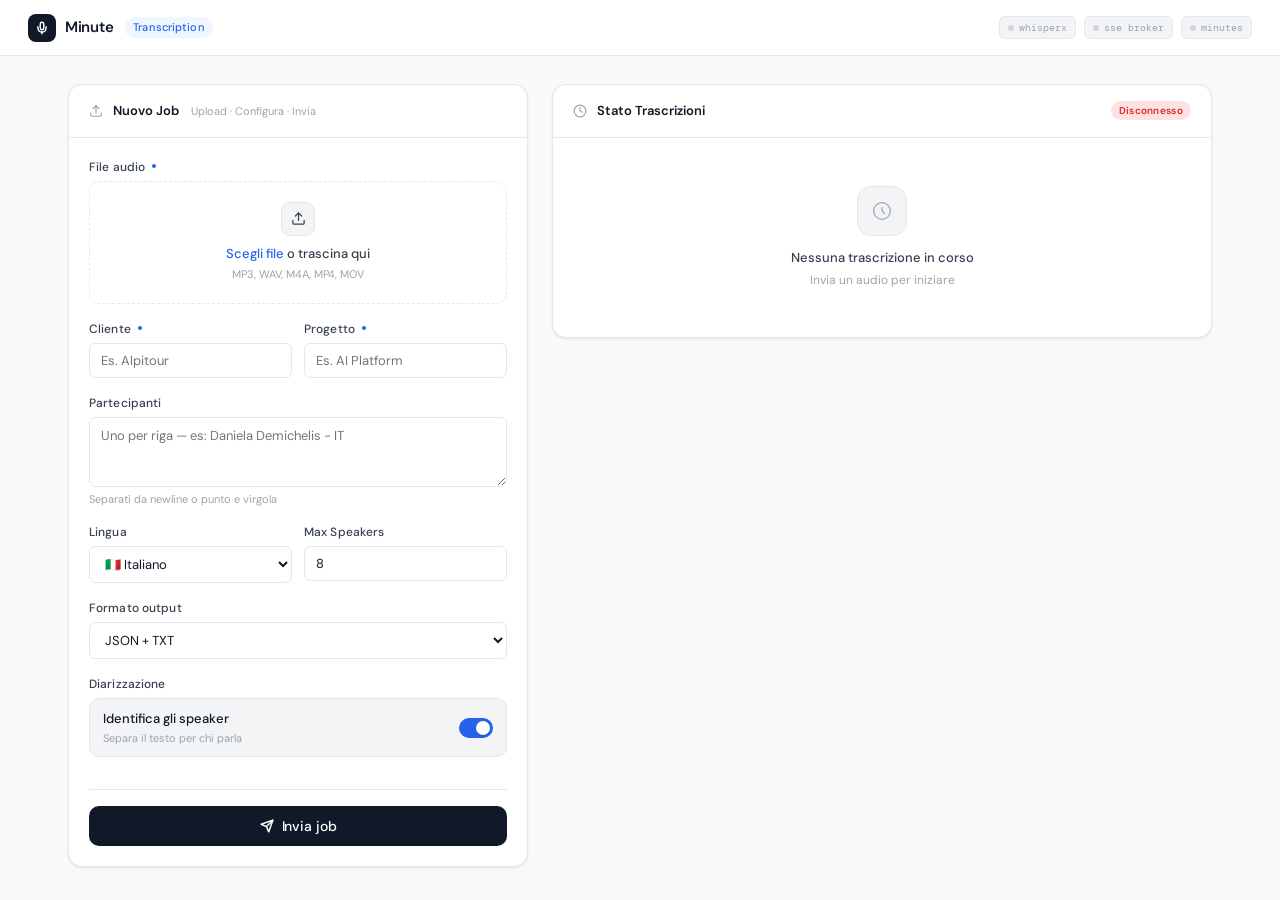
==== commit 706503cc: "Aggiornamento pagina gestione speaker" ====
--- a/webform/index.html
+++ b/webform/index.html
@@ -6,247 +6,38 @@
   <title>Minute — Audio Transcription</title>
   <link rel="preconnect" href="https://fonts.googleapis.com">
   <link href="https://fonts.googleapis.com/css2?family=DM+Sans:wght@300;400;500;600&family=DM+Mono:wght@400;500&display=swap" rel="stylesheet">
+  <link rel="stylesheet" href="style.css">
   <style>
-    *, *::before, *::after { box-sizing: border-box; margin: 0; padding: 0; }
-
-    :root {
-      --bg:            #f8f9fb;
-      --surface:       #ffffff;
-      --surface-2:     #f3f4f6;
-      --border:        #e5e7eb;
-      --border-hover:  #d1d5db;
-      --text-primary:  #111827;
-      --text-secondary:#374151;
-      --text-muted:    #9ca3af;
-      --accent:        #2563eb;
-      --accent-light:  #eff6ff;
-      --success:       #16a34a;
-      --success-light: #dcfce7;
-      --warning:       #d97706;
-      --warning-light: #fef3c7;
-      --error:         #dc2626;
-      --error-light:   #fee2e2;
-      --radius:        10px;
-      --radius-sm:     6px;
-      --radius-lg:     14px;
-      --shadow-sm:     0 1px 3px rgba(0,0,0,.06), 0 1px 2px rgba(0,0,0,.04);
-    }
-
-    html, body { height: 100%; }
-
-    body {
-      font-family: 'DM Sans', sans-serif;
-      background: var(--bg);
-      color: var(--text-primary);
-      font-size: 14px;
-      line-height: 1.5;
-    }
-
-    /* ── Shell ── */
-    .app-shell {
-      display: flex;
-      flex-direction: column;
-      min-height: 100vh;
-    }
-
-    /* ── Header ── */
-    header {
-      background: var(--surface);
-      border-bottom: 1px solid var(--border);
-      display: flex;
-      align-items: center;
-      padding: 0 28px;
-      gap: 12px;
-      height: 56px;
-      position: sticky; top: 0; z-index: 10;
+    /* ── Context menu ── */
+    .ctx-menu-wrap { position: relative; display: inline-flex; }
+    .ctx-btn {
+      background: none; border: none; cursor: pointer; padding: 4px 6px;
+      border-radius: var(--radius-sm); color: var(--text-muted);
+      display: grid; place-items: center; transition: background 0.12s, color 0.12s;
       flex-shrink: 0;
     }
-    .logo { display: flex; align-items: center; gap: 9px; font-weight: 600; font-size: 15px; letter-spacing: -0.02em; color: var(--text-primary); }
-    .logo-icon { width: 28px; height: 28px; background: var(--text-primary); border-radius: 8px; display: grid; place-items: center; }
-    .logo-icon svg { color: white; }
-    .header-badge { font-size: 11px; font-weight: 500; padding: 2px 8px; background: var(--accent-light); color: var(--accent); border-radius: 20px; letter-spacing: 0.01em; }
-    .header-stack { margin-left: auto; display: flex; align-items: center; gap: 8px; }
-    .stack-pill { font-family: 'DM Mono', monospace; font-size: 10px; color: var(--text-muted); background: var(--surface-2); border: 1px solid var(--border); padding: 3px 8px; border-radius: var(--radius-sm); display: flex; align-items: center; gap: 5px; }
-    .dot { width: 6px; height: 6px; border-radius: 50%; background: var(--border-hover); flex-shrink: 0; }
-    .dot.live { background: var(--success); box-shadow: 0 0 0 2px var(--success-light); }
-
-    /* ── Main 2-col grid ── */
-    main {
-      display: grid;
-      grid-template-columns: 460px 1fr;
-      gap: 24px;
-      padding: 28px;
-      max-width: 1200px;
-      width: 100%;
-      margin: 0 auto;
-      align-items: start;
-      flex: 1;
+    .ctx-btn:hover { background: var(--surface-2); color: var(--text-primary); }
+    .ctx-menu {
+      display: none; position: absolute; top: calc(100% + 4px); right: 0;
+      background: var(--surface); border: 1px solid var(--border);
+      border-radius: var(--radius); box-shadow: 0 8px 24px rgba(0,0,0,.10);
+      min-width: 190px; z-index: 100; overflow: hidden;
     }
-
-    /* ── Panel ── */
-    .panel { background: var(--surface); border: 1px solid var(--border); border-radius: var(--radius-lg); overflow: hidden; box-shadow: var(--shadow-sm); }
-    .panel-header { padding: 16px 20px; border-bottom: 1px solid var(--border); display: flex; align-items: center; gap: 10px; }
-    .panel-title { font-size: 13px; font-weight: 600; color: var(--text-primary); }
-    .panel-subtitle { font-size: 11px; color: var(--text-muted); margin-left: 2px; }
-    .panel-body { padding: 20px; display: flex; flex-direction: column; gap: 16px; }
-
-    /* ── Form elements ── */
-    .field-group { display: flex; flex-direction: column; gap: 0; }
-    .field-group:not(:last-child) { margin-bottom: 0; }
-    .field-row { display: grid; grid-template-columns: 1fr 1fr; gap: 12px; }
-    label { display: block; font-size: 12px; font-weight: 500; color: var(--text-secondary); margin-bottom: 5px; letter-spacing: 0.01em; }
-    .req { display: inline-block; width: 4px; height: 4px; background: var(--accent); border-radius: 50%; margin-left: 4px; vertical-align: middle; transform: translateY(-1px); }
-    input[type=text], input[type=number], select, textarea {
-      width: 100%; padding: 8px 11px; background: var(--surface);
-      border: 1px solid var(--border); border-radius: var(--radius-sm);
-      font-family: 'DM Sans', sans-serif; font-size: 13px; color: var(--text-primary);
-      transition: border-color 0.15s, box-shadow 0.15s; outline: none;
+    .ctx-menu.open { display: block; }
+    .ctx-item {
+      display: flex; align-items: center; gap: 9px;
+      padding: 9px 14px; font-size: 13px; color: var(--text-secondary);
+      cursor: pointer; text-decoration: none; transition: background 0.1s;
+      border: none; background: none; width: 100%; text-align: left;
+      font-family: 'DM Sans', sans-serif;
     }
-    input:focus, select:focus, textarea:focus { border-color: var(--accent); box-shadow: 0 0 0 3px rgba(37,99,235,.1); }
-    textarea { resize: vertical; min-height: 70px; line-height: 1.5; }
-    .hint { font-size: 11px; color: var(--text-muted); margin-top: 4px; }
-
-    /* File drop */
-    .file-drop { position: relative; border: 1.5px dashed var(--border); border-radius: var(--radius); padding: 20px 16px; text-align: center; cursor: pointer; transition: all 0.15s; background: var(--surface); }
-    .file-drop:hover, .file-drop.drag-over { border-color: var(--accent); background: var(--accent-light); }
-    .file-drop input[type=file] { position: absolute; inset: 0; opacity: 0; cursor: pointer; width: 100%; height: 100%; }
-    .file-drop-icon { width: 34px; height: 34px; background: var(--surface-2); border: 1px solid var(--border); border-radius: 9px; display: grid; place-items: center; margin: 0 auto 8px; }
-    .file-drop-label { font-size: 13px; font-weight: 500; color: var(--text-secondary); }
-    .file-drop-label span { color: var(--accent); }
-    .file-drop-sub { font-size: 11px; color: var(--text-muted); margin-top: 3px; }
-    .file-selected { display: none; align-items: center; gap: 10px; background: var(--accent-light); border: 1px solid #bfdbfe; border-radius: var(--radius); padding: 9px 12px; margin-top: 8px; }
-    .file-selected.visible { display: flex; }
-    .file-selected-name { font-family: 'DM Mono', monospace; font-size: 12px; color: var(--accent); font-weight: 500; flex: 1; overflow: hidden; text-overflow: ellipsis; white-space: nowrap; }
-    .file-remove { background: none; border: none; cursor: pointer; color: var(--text-muted); padding: 2px; border-radius: 4px; display: grid; place-items: center; flex-shrink: 0; }
-
-    /* Toggle */
-    .toggle-field { display: flex; align-items: center; justify-content: space-between; padding: 10px 13px; background: var(--surface-2); border: 1px solid var(--border); border-radius: var(--radius); cursor: pointer; }
-    .toggle-info {}
-    .toggle-label { font-size: 13px; font-weight: 500; color: var(--text-primary); }
-    .toggle-desc { font-size: 11px; color: var(--text-muted); margin-top: 1px; }
-    .toggle-switch { width: 34px; height: 20px; background: var(--border-hover); border-radius: 20px; position: relative; transition: background 0.2s; flex-shrink: 0; }
-    .toggle-switch::after { content:''; position: absolute; left: 3px; top: 3px; width: 14px; height: 14px; background: white; border-radius: 50%; transition: transform 0.2s; box-shadow: 0 1px 2px rgba(0,0,0,.2); }
-    .toggle-switch.on { background: var(--accent); }
-    .toggle-switch.on::after { transform: translateX(14px); }
-
-    /* Submit */
-    .btn-submit { width: 100%; padding: 11px 20px; background: var(--text-primary); color: white; border: none; border-radius: var(--radius); font-family: 'DM Sans', sans-serif; font-size: 14px; font-weight: 500; cursor: pointer; transition: all 0.15s; display: flex; align-items: center; justify-content: center; gap: 8px; margin-top: 4px; letter-spacing: -0.01em; }
-    .btn-submit:hover { background: #1f2937; transform: translateY(-1px); box-shadow: 0 4px 12px rgba(0,0,0,.15); }
-    .btn-submit:disabled { opacity: 0.45; cursor: not-allowed; transform: none; box-shadow: none; }
-    .btn-submit .spinner { display: none; width: 14px; height: 14px; border: 2px solid rgba(255,255,255,.3); border-top-color: white; border-radius: 50%; animation: spin 0.6s linear infinite; }
-    .btn-submit.loading .spinner { display: block; }
-    .btn-submit.loading .btn-icon, .btn-submit.loading .btn-text { opacity: 0.7; }
-
-    /* ── Right panel internals ── */
-
-    /* Current section */
-    .current-section { padding: 16px 20px; }
-    .section-header { display: flex; align-items: center; gap: 8px; margin-bottom: 14px; }
-    .section-label-text { font-size: 10px; font-weight: 600; color: var(--text-muted); text-transform: uppercase; letter-spacing: 0.07em; }
-    .badge-new { background: var(--accent); color: white; font-size: 9px; font-weight: 700; padding: 1px 7px; border-radius: 20px; letter-spacing: 0.05em; animation: pulse-badge 1.5s ease-in-out infinite; }
-    @keyframes pulse-badge { 0%,100%{opacity:1} 50%{opacity:0.55} }
-
-    .job-title { font-size: 13px; font-weight: 600; color: var(--text-primary); line-height: 1.4; margin-bottom: 8px; }
-    .current-dates { display: flex; gap: 20px; margin: 12px 0 0; }
-    .date-item { display: flex; flex-direction: column; gap: 2px; }
-    .date-label { font-size: 10px; font-weight: 600; color: var(--text-muted); text-transform: uppercase; letter-spacing: 0.05em; }
-    .date-value { font-family: 'DM Mono', monospace; font-size: 11px; color: var(--text-secondary); }
-
-    /* Progress */
-    .progress-section { padding: 14px 20px; border-top: 1px solid var(--border); }
-    .progress-header { display: flex; align-items: center; justify-content: space-between; margin-bottom: 10px; }
-    .progress-label { font-size: 10px; font-weight: 600; color: var(--text-muted); text-transform: uppercase; letter-spacing: 0.07em; }
-    .step-chip { font-family: 'DM Mono', monospace; font-size: 10px; color: var(--text-muted); background: var(--surface-2); border: 1px solid var(--border); padding: 2px 7px; border-radius: 4px; }
-    .progress-track { height: 5px; background: var(--surface-2); border-radius: 99px; overflow: hidden; }
-    .progress-fill { height: 100%; background: var(--accent); border-radius: 99px; transition: width 0.6s ease; }
-    .progress-fill.indeterminate { width: 40%; animation: indeterminate 1.4s ease-in-out infinite; }
-    @keyframes indeterminate { 0%{transform:translateX(-100%)} 100%{transform:translateX(350%)} }
-
-    /* Pipeline */
-    .pipeline-section { padding: 14px 20px; border-top: 1px solid var(--border); }
-    .section-label { font-size: 10px; font-weight: 600; color: var(--text-muted); text-transform: uppercase; letter-spacing: 0.07em; margin-bottom: 10px; }
-    .steps-list { display: flex; flex-direction: column; gap: 1px; }
-    .step-item { display: flex; align-items: center; gap: 11px; padding: 7px 9px; border-radius: var(--radius-sm); transition: background 0.1s; }
-    .step-item.done   { }
-    .step-item.active { background: var(--accent-light); }
-    .step-item.pending { opacity: 0.35; }
-    .step-icon { width: 18px; height: 18px; border-radius: 50%; display: grid; place-items: center; flex-shrink: 0; }
-    .done-i   { background: var(--success-light); }
-    .active-i { background: var(--accent-light); animation: pulse-icon 1.2s ease-in-out infinite; }
-    .pending-i { background: var(--surface-2); }
-    @keyframes pulse-icon { 0%,100%{box-shadow:0 0 0 0 rgba(37,99,235,.3)} 50%{box-shadow:0 0 0 4px rgba(37,99,235,.1)} }
-    .step-name { font-size: 12px; font-weight: 500; color: var(--text-secondary); }
-    .step-item.active .step-name { color: var(--accent); font-weight: 600; }
-
-    /* Empty state */
-    .status-empty { display: flex; flex-direction: column; align-items: center; justify-content: center; padding: 48px 20px; text-align: center; }
-    .status-empty-icon { width: 50px; height: 50px; background: var(--surface-2); border: 1px solid var(--border); border-radius: 14px; display: grid; place-items: center; margin-bottom: 12px; }
-    .status-empty-title { font-size: 13px; font-weight: 500; color: var(--text-secondary); margin-bottom: 4px; }
-    .status-empty-sub { font-size: 12px; color: var(--text-muted); }
-
-    /* Results */
-    .results-section { padding: 14px 20px; border-top: 1px solid var(--border); }
-    .result-link { display: flex; align-items: center; gap: 10px; padding: 10px 13px; border: 1px solid var(--border); border-radius: var(--radius); text-decoration: none; color: var(--text-primary); transition: all 0.15s; margin-bottom: 8px; background: var(--surface); }
-    .result-link:last-child { margin-bottom: 0; }
-    .result-link:hover { border-color: var(--accent); background: var(--accent-light); }
-    .result-icon { width: 30px; height: 30px; border-radius: 8px; display: grid; place-items: center; flex-shrink: 0; }
-    .result-icon.json { background: #fff7ed; }
-    .result-icon.txt  { background: #f0fdf4; }
-    .result-name { font-size: 12px; font-weight: 600; color: var(--text-primary); }
-    .result-meta { font-size: 11px; color: var(--text-muted); margin-top: 1px; }
-
-    /* Error */
-    .error-section { padding: 14px 20px; border-top: 1px solid var(--border); }
-    .error-box { background: var(--error-light); border: 1px solid #fecaca; border-radius: var(--radius); padding: 14px 16px; }
-    .error-title { font-size: 12px; font-weight: 600; color: var(--error); margin-bottom: 4px; }
-    .error-msg { font-family: 'DM Mono', monospace; font-size: 11px; color: #b91c1c; line-height: 1.5; }
-    .btn-retry { margin-top: 10px; padding: 5px 14px; background: var(--error); color: white; border: none; border-radius: var(--radius-sm); font-family: 'DM Sans', sans-serif; font-size: 12px; font-weight: 500; cursor: pointer; }
-    .btn-retry:hover { background: #b91c1c; }
-
-    /* History */
-    .history-section { padding: 0 20px 16px; border-top: 1px solid var(--border); margin-top: 0; }
-    .history-header { padding: 14px 0 10px; }
-    .hist-row { border-radius: var(--radius); border: 1px solid transparent; overflow: hidden; margin-bottom: 4px; transition: border-color 0.12s; }
-    .hist-row.open { border-color: var(--border); }
-    .hist-row-header { display: flex; align-items: center; gap: 10px; padding: 10px 12px; cursor: pointer; border-radius: var(--radius); transition: background 0.12s; }
-    .hist-row-header:hover, .hist-row.open .hist-row-header { background: var(--surface-2); }
-    .hist-row-info { flex: 1; min-width: 0; }
-    .hist-row-name { font-size: 12px; font-weight: 500; display: block; white-space: nowrap; overflow: hidden; text-overflow: ellipsis; }
-    .hist-chevron { color: var(--text-muted); transition: transform 0.2s; flex-shrink: 0; }
-    .hist-row.open .hist-chevron { transform: rotate(90deg); }
-    .hist-accordion { display: none; padding: 4px 12px 12px; }
-    .hist-row.open .hist-accordion { display: block; }
-    .hist-meta { display: flex; flex-direction: column; gap: 5px; margin-bottom: 10px; }
-    .hist-meta-row { display: flex; align-items: center; gap: 8px; }
-    .hist-meta-label { font-size: 10px; font-weight: 600; color: var(--text-muted); text-transform: uppercase; letter-spacing: 0.05em; min-width: 72px; }
-    .hist-meta-value { font-family: 'DM Mono', monospace; font-size: 11px; color: var(--text-secondary); }
-
-    /* Status badge */
-    .status-badge { display: inline-flex; align-items: center; gap: 5px; padding: 3px 9px; border-radius: 20px; font-size: 11px; font-weight: 600; letter-spacing: 0.03em; text-transform: uppercase; }
-    .status-badge .dot { width: 5px; height: 5px; border-radius: 50%; flex-shrink: 0; }
-    .status-badge.pending   { background: var(--warning-light); color: var(--warning); }
-    .status-badge.pending .dot { background: var(--warning); }
-    .status-badge.working   { background: var(--accent-light);  color: var(--accent); }
-    .status-badge.working .dot { background: var(--accent); animation: pulse-dot 1s ease-in-out infinite; }
-    .status-badge.completed { background: var(--success-light); color: var(--success); }
-    .status-badge.completed .dot { background: var(--success); }
-    .status-badge.failed    { background: var(--error-light);   color: var(--error); }
-    .status-badge.failed .dot { background: var(--error); }
-    @keyframes pulse-dot { 0%,100%{opacity:1} 50%{opacity:0.4} }
-
-    /* Stream badge */
-    .stream-badge { font-size: 10px; font-weight: 600; padding: 2px 8px; border-radius: 20px; letter-spacing: 0.03em; }
-    .stream-live       { background: var(--success-light); color: var(--success); }
-    .stream-connecting { background: var(--warning-light); color: var(--warning); }
-    .stream-idle       { background: var(--surface-2);     color: var(--text-muted); }
-    .stream-error      { background: var(--error-light);   color: var(--error); }
-
-    @keyframes spin { to { transform: rotate(360deg); } }
-
-    @media (max-width: 900px) {
-      main { grid-template-columns: 1fr; padding: 16px; }
-    }
-</style>
+    .ctx-item:hover { background: var(--surface-2); color: var(--text-primary); }
+    .ctx-item svg { flex-shrink: 0; }
+    .ctx-divider { height: 1px; background: var(--border); margin: 3px 0; }
+    .ctx-item.disabled { opacity: 0.4; cursor: not-allowed; }
+    .ctx-item.disabled:hover { background: none; color: var(--text-secondary); }
+    .ctx-badge { font-size: 9px; font-weight: 600; padding: 1px 5px; border-radius: 3px; background: var(--warning-light); color: var(--warning); margin-left: auto; }
+  </style>
 </head>
 <body>
 <div class="app-shell">
@@ -266,10 +57,12 @@
     <div class="header-stack">
       <div class="stack-pill"><span class="dot" id="api-dot"></span>whisperx</div>
       <div class="stack-pill"><span class="dot" id="sse-dot"></span>sse broker</div>
+      <div class="stack-pill"><span class="dot" id="minutes-dot"></span>minutes</div>
     </div>
   </header>
 
   <main>
+    <!-- LEFT: Form -->
     <div class="panel">
       <div class="panel-header">
         <svg width="14" height="14" viewBox="0 0 24 24" fill="none" stroke="var(--text-muted)" stroke-width="2" stroke-linecap="round" stroke-linejoin="round">
@@ -280,8 +73,6 @@
         <span class="panel-subtitle">Upload · Configura · Invia</span>
       </div>
       <div class="panel-body">
-
-        <!-- File -->
         <div class="field-group">
           <label>File audio <span class="req"></span></label>
           <div class="file-drop" id="file-drop">
@@ -308,7 +99,6 @@
           </div>
         </div>
 
-        <!-- Cliente + Progetto -->
         <div class="field-row">
           <div class="field-group">
             <label>Cliente <span class="req"></span></label>
@@ -320,14 +110,12 @@
           </div>
         </div>
 
-        <!-- Partecipanti -->
         <div class="field-group">
           <label>Partecipanti</label>
           <textarea id="participants" placeholder="Uno per riga — es: Daniela Demichelis - IT"></textarea>
           <div class="hint">Separati da newline o punto e virgola</div>
         </div>
 
-        <!-- Lingua + Max speakers -->
         <div class="field-row">
           <div class="field-group">
             <label>Lingua</label>
@@ -343,7 +131,6 @@
           </div>
         </div>
 
-        <!-- Output format -->
         <div class="field-group">
           <label>Formato output</label>
           <select id="output_format">
@@ -353,7 +140,6 @@
           </select>
         </div>
 
-        <!-- Diarize -->
         <div class="field-group">
           <label>Diarizzazione</label>
           <div class="toggle-field" id="diarize-toggle">
@@ -374,13 +160,10 @@
           </svg>
           <span class="btn-text">Invia job</span>
         </button>
-
       </div>
     </div>
 
-    <!-- ── RIGHT: Status ── -->
-
-    <!-- ── RIGHT: Stato Trascrizioni ── -->
+    <!-- RIGHT: Status -->
     <div class="panel">
       <div class="panel-header">
         <svg width="14" height="14" viewBox="0 0 24 24" fill="none" stroke="var(--text-muted)" stroke-width="2" stroke-linecap="round" stroke-linejoin="round">
@@ -390,7 +173,6 @@
         <span class="stream-badge stream-idle" id="stream-status" style="margin-left:auto">In attesa</span>
       </div>
 
-      <!-- Empty state -->
       <div class="status-empty" id="status-empty">
         <div class="status-empty-icon">
           <svg width="20" height="20" viewBox="0 0 24 24" fill="none" stroke="var(--text-muted)" stroke-width="1.5" stroke-linecap="round" stroke-linejoin="round">
@@ -411,17 +193,10 @@
           <div class="job-title" id="current-title">—</div>
           <div id="current-badge"></div>
           <div class="current-dates">
-            <div class="date-item">
-              <span class="date-label">Inizio</span>
-              <span class="date-value" id="current-created">—</span>
-            </div>
-            <div class="date-item">
-              <span class="date-label">Aggiornato</span>
-              <span class="date-value" id="current-updated">—</span>
-            </div>
-          </div>
-        </div>
-
+            <div class="date-item"><span class="date-label">Inizio</span><span class="date-value" id="current-created">—</span></div>
+            <div class="date-item"><span class="date-label">Aggiornato</span><span class="date-value" id="current-updated">—</span></div>
+          </div>
+        </div>
         <div class="progress-section">
           <div class="progress-header">
             <span class="progress-label">Avanzamento</span>
@@ -431,7 +206,6 @@
             <div class="progress-fill indeterminate" id="current-progress-fill"></div>
           </div>
         </div>
-
         <div class="pipeline-section">
           <div class="section-label">Pipeline</div>
           <div class="steps-list" id="current-steps-list"></div>
@@ -447,40 +221,35 @@
           <div id="history-container"></div>
         </div>
       </div>
-
     </div>
   </main>
 
 </div>
+
+<!-- Context menu overlay click-away -->
+<div id="ctx-overlay" style="display:none;position:fixed;inset:0;z-index:99" onclick="closeAllCtx()"></div>
+
 <script>
-
-
-  const API_BASE   = "http://localhost:9200";
-  const N8N_INGEST = "http://localhost:5678/webhook/minute/ingest";
-  const SSE_BASE   = "http://localhost:9400";
-
-  let diarize     = true;
-  let eventSource = null;
-  let jobsMap     = {};
-  let openHistId  = null;
+  const API_BASE    = "http://localhost:9200";
+  const N8N_INGEST  = "http://localhost:5678/webhook/minute/ingest";
+  const SSE_BASE    = "http://localhost:9400";
+  const MINUTES_BASE = "http://localhost:9500";
+
+  let diarize = true, eventSource = null, jobsMap = {}, openHistId = null;
 
   const PIPELINE = [
-    { key: "ENQUEUED",     label: "In coda" },
-    { key: "REQUEUED",     label: "Riaccodato" },
-    { key: "DOWNLOADING",  label: "Download" },
-    { key: "TRANSCRIBING", label: "Trascrizione" },
-    { key: "DIARIZING",    label: "Diarizzazione" },
-    { key: "FORMATTING",   label: "Formattazione" },
-    { key: "UPLOADING",    label: "Upload MinIO" },
-    { key: "COMPLETED",    label: "Completato" },
+    {key:"ENQUEUED",label:"In coda"},
+    {key:"REQUEUED",label:"Riaccodato"},
+    {key:"DOWNLOADING",label:"Download"},
+    {key:"TRANSCRIBING",label:"Trascrizione"},
+    {key:"DIARIZING",label:"Diarizzazione"},
+    {key:"FORMATTING",label:"Formattazione"},
+    {key:"UPLOADING",label:"Upload MinIO"},
+    {key:"COMPLETED",label:"Completato"},
   ];
-  const TERMINAL = ["COMPLETED", "FAILED"];
+  const TERMINAL = ["COMPLETED","FAILED"];
   const $ = id => document.getElementById(id);
-
-  const fmt = iso => {
-    try { return new Date(iso).toLocaleString('it-IT', {day:'2-digit',month:'2-digit',year:'numeric',hour:'2-digit',minute:'2-digit'}); }
-    catch { return iso || '—'; }
-  };
+  const fmt = iso => { try { return new Date(iso).toLocaleString('it-IT',{day:'2-digit',month:'2-digit',year:'numeric',hour:'2-digit',minute:'2-digit'}); } catch { return iso||'—'; } };
   const jobTitle = job => `${job.customer||'?'} — ${job.project||'?'} — del ${fmt(job.created_at)}`;
 
   window.addEventListener('load', async () => {
@@ -492,12 +261,12 @@
   async function checkHealth() {
     try { const r = await fetch(`${API_BASE}/health`,{signal:AbortSignal.timeout(3000)}); $('api-dot').className=r.ok?'dot live':'dot'; } catch { $('api-dot').className='dot'; }
     try { const r = await fetch(`${SSE_BASE}/health`,{signal:AbortSignal.timeout(3000)}); $('sse-dot').className=r.ok?'dot live':'dot'; } catch { $('sse-dot').className='dot'; }
+    try { const r = await fetch(`${MINUTES_BASE}/health`,{signal:AbortSignal.timeout(3000)}); $('minutes-dot').className=r.ok?'dot live':'dot'; } catch { $('minutes-dot').className='dot'; }
   }
 
   async function loadInitialJobs() {
     try {
-      const r = await fetch(`${SSE_BASE}/jobs`);
-      if (!r.ok) return;
+      const r = await fetch(`${SSE_BASE}/jobs`); if(!r.ok) return;
       const data = await r.json();
       for (const job of data.jobs) jobsMap[job.job_id] = job;
       renderAll();
@@ -515,7 +284,7 @@
   }
 
   function setStreamStatus(state) {
-    const map={connecting:['stream-connecting','Connessione\u2026'],connected:['stream-live','Live'],idle:['stream-idle','In attesa'],error:['stream-error','Disconnesso']};
+    const map={connecting:['stream-connecting','Connessione…'],connected:['stream-live','Live'],idle:['stream-idle','In attesa'],error:['stream-error','Disconnesso']};
     const [cls,txt]=map[state]??map.idle;
     const el=$('stream-status'); el.className='stream-badge '+cls; el.textContent=txt;
   }
@@ -525,19 +294,13 @@
     const active = all.filter(j=>!TERMINAL.includes(j.status));
     const done   = all.filter(j=> TERMINAL.includes(j.status));
     const current = active.find(j=>j.status==='WORKING') ?? active[0] ?? null;
-    const queued  = active.filter(j=>j!==current);
-    renderCurrent(current, queued.length>0);
+    renderCurrent(current, active.filter(j=>j!==current).length>0);
     renderHistory(done);
   }
 
   function renderCurrent(job, hasQueued) {
-    if (!job) {
-      $('status-empty').style.display='flex';
-      $('current-job').style.display='none';
-      return;
-    }
-    $('status-empty').style.display='none';
-    $('current-job').style.display='block';
+    if (!job) { $('status-empty').style.display='flex'; $('current-job').style.display='none'; return; }
+    $('status-empty').style.display='none'; $('current-job').style.display='block';
     $('badge-new').style.display=hasQueued?'inline-block':'none';
     $('current-title').textContent=jobTitle(job);
     $('current-badge').innerHTML=badgeHtml(job.status);
@@ -558,57 +321,109 @@
     $('history-container').innerHTML=jobs.map(job=>{
       const isOpen=openHistId===job.job_id;
       const isFailed=job.status==='FAILED';
+      const isCompleted=job.status==='COMPLETED';
       let body=`<div class="hist-meta">
         <div class="hist-meta-row"><span class="hist-meta-label">Data</span><span class="hist-meta-value">${fmt(job.created_at)}</span></div>
         ${job.updated_at?`<div class="hist-meta-row"><span class="hist-meta-label">Fine</span><span class="hist-meta-value">${fmt(job.updated_at)}</span></div>`:''}
         <div class="hist-meta-row"><span class="hist-meta-label">Stato</span><span class="hist-meta-value">${badgeHtml(job.status)}</span></div>
       </div>`;
-      if(!isFailed&&(job.output_json_url||job.output_txt_url)){
+      if(isCompleted&&(job.output_json_url||job.output_txt_url)){
         body+=`<div>${job.output_json_url?resultLink(job.output_json_url,'json'):''}${job.output_txt_url?resultLink(job.output_txt_url,'txt'):''}</div>`;
       }
       if(isFailed){
-        body+=`<div class="error-box" style="margin-top:8px"><div class="error-title">Job fallito</div><div class="error-msg">${job.error||'Errore sconosciuto'}</div><button class="btn-retry retry-hist-btn" data-job-id="${job.job_id}">\u21BA Riprova</button></div>`;
+        body+=`<div class="error-box" style="margin-top:8px"><div class="error-title">Job fallito</div><div class="error-msg">${job.error||'Errore sconosciuto'}</div></div>`;
       }
       return `<div class="hist-row ${isOpen?'open':''}" data-job-id="${job.job_id}">
         <div class="hist-row-header">
-          <div class="hist-row-info"><span class="hist-row-name">${jobTitle(job)}</span></div>
-          <div style="display:flex;align-items:center;gap:8px;flex-shrink:0">
+          <div class="hist-row-info" style="cursor:pointer" onclick="toggleHist('${job.job_id}')">
+            <span class="hist-row-name">${jobTitle(job)}</span>
+          </div>
+          <div style="display:flex;align-items:center;gap:6px;flex-shrink:0">
             ${badgeHtml(job.status)}
-            <svg class="hist-chevron" width="12" height="12" viewBox="0 0 24 24" fill="none" stroke="currentColor" stroke-width="2.5" stroke-linecap="round" stroke-linejoin="round"><polyline points="9 18 15 12 9 6"/></svg>
+            ${isCompleted ? ctxMenuHtml(job) : ''}
+            <svg class="hist-chevron" style="cursor:pointer" onclick="toggleHist('${job.job_id}')" width="12" height="12" viewBox="0 0 24 24" fill="none" stroke="currentColor" stroke-width="2.5" stroke-linecap="round" stroke-linejoin="round"><polyline points="9 18 15 12 9 6"/></svg>
           </div>
         </div>
         <div class="hist-accordion">${body}</div>
       </div>`;
     }).join('');
-    $('history-container').querySelectorAll('.hist-row-header').forEach(el=>{
-      el.addEventListener('click',()=>{
-        const id=el.closest('.hist-row').dataset.jobId;
-        openHistId=openHistId===id?null:id;
-        renderAll();
-      });
-    });
-    $('history-container').querySelectorAll('.retry-hist-btn').forEach(btn=>{
-      btn.addEventListener('click',async e=>{
-        e.stopPropagation();
-        try{await fetch(`${API_BASE}/jobs/${btn.dataset.jobId}/retry`,{method:'POST'});connectStream();}
-        catch(err){alert('Retry fallito: '+err.message);}
-      });
-    });
-  }
-
-  function pipelineHtml(currentStep,status) {
-    const activeIdx=PIPELINE.findIndex(s=>(currentStep??'').toUpperCase().startsWith(s.key));
+  }
+
+  function ctxMenuHtml(job) {
+    return `<div class="ctx-menu-wrap">
+      <button class="ctx-btn" onclick="toggleCtx(event,'${job.job_id}')" title="Azioni">
+        <svg width="14" height="14" viewBox="0 0 24 24" fill="currentColor">
+          <circle cx="12" cy="5" r="1.5"/><circle cx="12" cy="12" r="1.5"/><circle cx="12" cy="19" r="1.5"/>
+        </svg>
+      </button>
+      <div class="ctx-menu" id="ctx-${job.job_id}">
+        <a class="ctx-item" href="speakers.html?job_id=${job.job_id}">
+          <svg width="13" height="13" viewBox="0 0 24 24" fill="none" stroke="currentColor" stroke-width="2" stroke-linecap="round" stroke-linejoin="round">
+            <path d="M17 21v-2a4 4 0 0 0-4-4H5a4 4 0 0 0-4 4v2"/>
+            <circle cx="9" cy="7" r="4"/>
+            <path d="M23 21v-2a4 4 0 0 0-3-3.87"/>
+            <path d="M16 3.13a4 4 0 0 1 0 7.75"/>
+          </svg>
+          Associa Speaker
+        </a>
+        <a class="ctx-item" href="minutes.html?job_id=${job.job_id}">
+          <svg width="13" height="13" viewBox="0 0 24 24" fill="none" stroke="currentColor" stroke-width="2" stroke-linecap="round" stroke-linejoin="round">
+            <path d="M14 2H6a2 2 0 0 0-2 2v16a2 2 0 0 0 2 2h12a2 2 0 0 0 2-2V8z"/>
+            <polyline points="14 2 14 8 20 8"/>
+            <line x1="16" y1="13" x2="8" y2="13"/>
+            <line x1="16" y1="17" x2="8" y2="17"/>
+            <polyline points="10 9 9 9 8 9"/>
+          </svg>
+          Genera Minuta
+        </a>
+        <div class="ctx-divider"></div>
+        ${job.output_json_url?`<a class="ctx-item" href="${job.output_json_url}" target="_blank" rel="noopener">
+          <svg width="13" height="13" viewBox="0 0 24 24" fill="none" stroke="currentColor" stroke-width="2" stroke-linecap="round" stroke-linejoin="round">
+            <path d="M21 15v4a2 2 0 0 1-2 2H5a2 2 0 0 1-2-2v-4"/>
+            <polyline points="7 10 12 15 17 10"/><line x1="12" y1="15" x2="12" y2="3"/>
+          </svg>
+          Scarica JSON
+        </a>`:''}
+        ${job.output_txt_url?`<a class="ctx-item" href="${job.output_txt_url}" target="_blank" rel="noopener">
+          <svg width="13" height="13" viewBox="0 0 24 24" fill="none" stroke="currentColor" stroke-width="2" stroke-linecap="round" stroke-linejoin="round">
+            <path d="M21 15v4a2 2 0 0 1-2 2H5a2 2 0 0 1-2-2v-4"/>
+            <polyline points="7 10 12 15 17 10"/><line x1="12" y1="15" x2="12" y2="3"/>
+          </svg>
+          Scarica TXT
+        </a>`:''}
+      </div>
+    </div>`;
+  }
+
+  function toggleCtx(e, jobId) {
+    e.stopPropagation();
+    const menu = document.getElementById(`ctx-${jobId}`);
+    const isOpen = menu.classList.contains('open');
+    closeAllCtx();
+    if (!isOpen) {
+      menu.classList.add('open');
+      $('ctx-overlay').style.display = 'block';
+    }
+  }
+  function closeAllCtx() {
+    document.querySelectorAll('.ctx-menu.open').forEach(m => m.classList.remove('open'));
+    $('ctx-overlay').style.display = 'none';
+  }
+  function toggleHist(id) { openHistId = openHistId === id ? null : id; renderAll(); }
+
+  function pipelineHtml(currentStep, status) {
+    const activeIdx = PIPELINE.findIndex(s=>(currentStep??'').toUpperCase().startsWith(s.key));
     return PIPELINE.map((s,i)=>{
-      let state='pending';
+      let state = 'pending';
       if(status==='COMPLETED') state='done';
-      else if(i<activeIdx)     state='done';
-      else if(i===activeIdx)   state='active';
-      const icon=state==='done'
+      else if(i<activeIdx) state='done';
+      else if(i===activeIdx) state='active';
+      const icon = state==='done'
         ?`<svg width="10" height="10" viewBox="0 0 24 24" fill="none" stroke="var(--success)" stroke-width="3" stroke-linecap="round" stroke-linejoin="round"><polyline points="20 6 9 17 4 12"/></svg>`
         :state==='active'
           ?`<svg width="10" height="10" viewBox="0 0 24 24" fill="none" stroke="var(--accent)" stroke-width="2.5"><circle cx="12" cy="12" r="4" fill="var(--accent)"/></svg>`
           :`<svg width="10" height="10" viewBox="0 0 24 24" fill="none" stroke="var(--border-hover)" stroke-width="2"><circle cx="12" cy="12" r="4"/></svg>`;
-      const ic=state==='done'?'done-i':state==='active'?'active-i':'pending-i';
+      const ic = state==='done'?'done-i':state==='active'?'active-i':'pending-i';
       return `<div class="step-item ${state}"><div class="step-icon ${ic}">${icon}</div><span class="step-name">${s.label}</span></div>`;
     }).join('');
   }
@@ -619,23 +434,23 @@
     return `<span class="status-badge ${cls}"><span class="dot"></span>${lbl}</span>`;
   }
 
-  function calcPercent(step,status) {
+  function calcPercent(step, status) {
     if(status==='COMPLETED') return 100;
-    if(status==='FAILED')    return null;
+    if(status==='FAILED') return null;
     const m=(step??'').match(/(\d+)pct/i); if(m) return parseInt(m[1]);
     const idx=PIPELINE.findIndex(s=>(step??'').toUpperCase().startsWith(s.key));
     if(idx>=0) return Math.round(((idx+0.5)/PIPELINE.length)*100);
     return null;
   }
 
-  function resultLink(url,type) {
+  function resultLink(url, type) {
     const isJson=type==='json';
     const col=isJson?'#c2410c':'#15803d';
     const label=isJson?'result.json':'result.txt';
     const meta=isJson?'Trascrizione strutturata':'Testo semplice';
     return `<a class="result-link" href="${url}" target="_blank" rel="noopener">
       <div class="result-icon ${type}"><svg width="13" height="13" viewBox="0 0 24 24" fill="none" stroke="${col}" stroke-width="2" stroke-linecap="round" stroke-linejoin="round"><path d="M14 2H6a2 2 0 0 0-2 2v16a2 2 0 0 0 2 2h12a2 2 0 0 0 2-2V8z"/><polyline points="14 2 14 8 20 8"/></svg></div>
-      <div><div class="result-name">${label}</div><div class="result-meta">${meta} &middot; MinIO</div></div>
+      <div><div class="result-name">${label}</div><div class="result-meta">${meta} · MinIO</div></div>
       <svg style="margin-left:auto" width="12" height="12" viewBox="0 0 24 24" fill="none" stroke="currentColor" stroke-width="2" stroke-linecap="round" stroke-linejoin="round"><path d="M18 13v6a2 2 0 0 1-2 2H5a2 2 0 0 1-2-2V8a2 2 0 0 1 2-2h6"/><polyline points="15 3 21 3 21 9"/><line x1="10" y1="14" x2="21" y2="3"/></svg>
     </a>`;
   }
@@ -672,8 +487,6 @@
   });
 
   function setLoading(on){submitBtn.disabled=on;submitBtn.classList.toggle('loading',on);}
-
-
 </script>
 </body>
-</html>+</html>
--- a/webform/style.css
+++ b/webform/style.css
@@ -0,0 +1,272 @@
+*, *::before, *::after { box-sizing: border-box; margin: 0; padding: 0; }
+
+:root {
+  --bg:            #f8f9fb;
+  --surface:       #ffffff;
+  --surface-2:     #f3f4f6;
+  --border:        #e5e7eb;
+  --border-hover:  #d1d5db;
+  --text-primary:  #111827;
+  --text-secondary:#374151;
+  --text-muted:    #9ca3af;
+  --accent:        #2563eb;
+  --accent-light:  #eff6ff;
+  --success:       #16a34a;
+  --success-light: #dcfce7;
+  --warning:       #d97706;
+  --warning-light: #fef3c7;
+  --error:         #dc2626;
+  --error-light:   #fee2e2;
+  --radius:        10px;
+  --radius-sm:     6px;
+  --radius-lg:     14px;
+  --shadow-sm:     0 1px 3px rgba(0,0,0,.06), 0 1px 2px rgba(0,0,0,.04);
+}
+
+html, body { height: 100%; }
+body { font-family: 'DM Sans', sans-serif; background: var(--bg); color: var(--text-primary); font-size: 14px; line-height: 1.5; }
+
+/* ── Shell ── */
+.app-shell { display: flex; flex-direction: column; min-height: 100vh; }
+
+/* ── Header ── */
+header {
+  background: var(--surface); border-bottom: 1px solid var(--border);
+  display: flex; align-items: center; padding: 0 28px; gap: 12px;
+  height: 56px; position: sticky; top: 0; z-index: 10; flex-shrink: 0;
+}
+.logo { display: flex; align-items: center; gap: 9px; font-weight: 600; font-size: 15px; letter-spacing: -0.02em; color: var(--text-primary); text-decoration: none; }
+.logo-icon { width: 28px; height: 28px; background: var(--text-primary); border-radius: 8px; display: grid; place-items: center; }
+.logo-icon svg { color: white; }
+.header-badge { font-size: 11px; font-weight: 500; padding: 2px 8px; background: var(--accent-light); color: var(--accent); border-radius: 20px; letter-spacing: 0.01em; }
+.header-stack { margin-left: auto; display: flex; align-items: center; gap: 8px; }
+.stack-pill { font-family: 'DM Mono', monospace; font-size: 10px; color: var(--text-muted); background: var(--surface-2); border: 1px solid var(--border); padding: 3px 8px; border-radius: var(--radius-sm); display: flex; align-items: center; gap: 5px; }
+.dot { width: 6px; height: 6px; border-radius: 50%; background: var(--border-hover); flex-shrink: 0; }
+.dot.live { background: var(--success); box-shadow: 0 0 0 2px var(--success-light); }
+
+/* ── Page header (per pagine interne) ── */
+.page-header { padding: 24px 28px 0; max-width: 1200px; margin: 0 auto; width: 100%; }
+.page-header-inner { display: flex; align-items: flex-start; justify-content: space-between; gap: 16px; }
+.page-back { display: inline-flex; align-items: center; gap: 6px; font-size: 12px; color: var(--text-muted); text-decoration: none; padding: 5px 0; transition: color 0.15s; margin-bottom: 8px; }
+.page-back:hover { color: var(--text-primary); }
+.page-title-wrap {}
+.page-title { font-size: 18px; font-weight: 600; letter-spacing: -0.02em; }
+.page-subtitle { font-size: 13px; color: var(--text-muted); margin-top: 2px; }
+.page-job-pill { display: inline-flex; align-items: center; gap: 6px; font-family: 'DM Mono', monospace; font-size: 11px; color: var(--text-secondary); background: var(--surface-2); border: 1px solid var(--border); padding: 4px 10px; border-radius: 20px; margin-top: 8px; }
+
+/* ── Main layouts ── */
+main { display: grid; grid-template-columns: 460px 1fr; gap: 24px; padding: 28px; max-width: 1200px; width: 100%; margin: 0 auto; align-items: start; flex: 1; }
+main.full-width { grid-template-columns: 1fr; }
+main.page-main { display: flex; flex-direction: column; gap: 20px; padding: 20px 28px 28px; max-width: 1200px; width: 100%; margin: 0 auto; flex: 1; }
+
+/* ── Panel ── */
+.panel { background: var(--surface); border: 1px solid var(--border); border-radius: var(--radius-lg); overflow: hidden; box-shadow: var(--shadow-sm); }
+.panel-header { padding: 16px 20px; border-bottom: 1px solid var(--border); display: flex; align-items: center; gap: 10px; }
+.panel-title { font-size: 13px; font-weight: 600; color: var(--text-primary); }
+.panel-subtitle { font-size: 11px; color: var(--text-muted); margin-left: 2px; }
+.panel-body { padding: 20px; display: flex; flex-direction: column; gap: 16px; }
+.panel-2col { display: grid; grid-template-columns: 340px 1fr; gap: 0; }
+.panel-2col .panel-left { padding: 20px; border-right: 1px solid var(--border); display: flex; flex-direction: column; gap: 16px; }
+.panel-2col .panel-right { padding: 20px; display: flex; flex-direction: column; gap: 16px; }
+
+/* ── Form elements ── */
+.field-group { display: flex; flex-direction: column; }
+.field-row { display: grid; grid-template-columns: 1fr 1fr; gap: 12px; }
+label { display: block; font-size: 12px; font-weight: 500; color: var(--text-secondary); margin-bottom: 5px; letter-spacing: 0.01em; }
+.req { display: inline-block; width: 4px; height: 4px; background: var(--accent); border-radius: 50%; margin-left: 4px; vertical-align: middle; transform: translateY(-1px); }
+input[type=text], input[type=number], select, textarea {
+  width: 100%; padding: 8px 11px; background: var(--surface);
+  border: 1px solid var(--border); border-radius: var(--radius-sm);
+  font-family: 'DM Sans', sans-serif; font-size: 13px; color: var(--text-primary);
+  transition: border-color 0.15s, box-shadow 0.15s; outline: none;
+}
+input:focus, select:focus, textarea:focus { border-color: var(--accent); box-shadow: 0 0 0 3px rgba(37,99,235,.1); }
+textarea { resize: vertical; min-height: 70px; line-height: 1.5; }
+.hint { font-size: 11px; color: var(--text-muted); margin-top: 4px; }
+
+/* File drop */
+.file-drop { position: relative; border: 1.5px dashed var(--border); border-radius: var(--radius); padding: 20px 16px; text-align: center; cursor: pointer; transition: all 0.15s; background: var(--surface); }
+.file-drop:hover, .file-drop.drag-over { border-color: var(--accent); background: var(--accent-light); }
+.file-drop input[type=file] { position: absolute; inset: 0; opacity: 0; cursor: pointer; width: 100%; height: 100%; }
+.file-drop-icon { width: 34px; height: 34px; background: var(--surface-2); border: 1px solid var(--border); border-radius: 9px; display: grid; place-items: center; margin: 0 auto 8px; }
+.file-drop-label { font-size: 13px; font-weight: 500; color: var(--text-secondary); }
+.file-drop-label span { color: var(--accent); }
+.file-drop-sub { font-size: 11px; color: var(--text-muted); margin-top: 3px; }
+.file-selected { display: none; align-items: center; gap: 10px; background: var(--accent-light); border: 1px solid #bfdbfe; border-radius: var(--radius); padding: 9px 12px; margin-top: 8px; }
+.file-selected.visible { display: flex; }
+.file-selected-name { font-family: 'DM Mono', monospace; font-size: 12px; color: var(--accent); font-weight: 500; flex: 1; overflow: hidden; text-overflow: ellipsis; white-space: nowrap; }
+.file-remove { background: none; border: none; cursor: pointer; color: var(--text-muted); padding: 2px; border-radius: 4px; display: grid; place-items: center; flex-shrink: 0; }
+
+/* Toggle */
+.toggle-field { display: flex; align-items: center; justify-content: space-between; padding: 10px 13px; background: var(--surface-2); border: 1px solid var(--border); border-radius: var(--radius); cursor: pointer; }
+.toggle-label { font-size: 13px; font-weight: 500; color: var(--text-primary); }
+.toggle-desc { font-size: 11px; color: var(--text-muted); margin-top: 1px; }
+.toggle-switch { width: 34px; height: 20px; background: var(--border-hover); border-radius: 20px; position: relative; transition: background 0.2s; flex-shrink: 0; }
+.toggle-switch::after { content:''; position: absolute; left: 3px; top: 3px; width: 14px; height: 14px; background: white; border-radius: 50%; transition: transform 0.2s; box-shadow: 0 1px 2px rgba(0,0,0,.2); }
+.toggle-switch.on { background: var(--accent); }
+.toggle-switch.on::after { transform: translateX(14px); }
+
+/* Buttons */
+.btn-submit { width: 100%; padding: 11px 20px; background: var(--text-primary); color: white; border: none; border-radius: var(--radius); font-family: 'DM Sans', sans-serif; font-size: 14px; font-weight: 500; cursor: pointer; transition: all 0.15s; display: flex; align-items: center; justify-content: center; gap: 8px; letter-spacing: -0.01em; }
+.btn-submit:hover { background: #1f2937; transform: translateY(-1px); box-shadow: 0 4px 12px rgba(0,0,0,.15); }
+.btn-submit:disabled { opacity: 0.45; cursor: not-allowed; transform: none; box-shadow: none; }
+.btn-submit .spinner { display: none; width: 14px; height: 14px; border: 2px solid rgba(255,255,255,.3); border-top-color: white; border-radius: 50%; animation: spin 0.6s linear infinite; }
+.btn-submit.loading .spinner { display: block; }
+.btn-submit.loading .btn-icon, .btn-submit.loading .btn-text { opacity: 0.7; }
+.btn-secondary { padding: 8px 16px; background: var(--surface); color: var(--text-secondary); border: 1px solid var(--border); border-radius: var(--radius); font-family: 'DM Sans', sans-serif; font-size: 13px; font-weight: 500; cursor: pointer; transition: all 0.15s; display: inline-flex; align-items: center; gap: 7px; }
+.btn-secondary:hover { background: var(--surface-2); border-color: var(--border-hover); }
+.btn-accent { padding: 9px 18px; background: var(--accent); color: white; border: none; border-radius: var(--radius); font-family: 'DM Sans', sans-serif; font-size: 13px; font-weight: 500; cursor: pointer; transition: all 0.15s; display: inline-flex; align-items: center; gap: 7px; }
+.btn-accent:hover { background: #1d4ed8; transform: translateY(-1px); box-shadow: 0 4px 12px rgba(37,99,235,.3); }
+.btn-accent:disabled { opacity: 0.45; cursor: not-allowed; transform: none; box-shadow: none; }
+
+/* Status badges */
+.status-badge { display: inline-flex; align-items: center; gap: 5px; padding: 3px 9px; border-radius: 20px; font-size: 11px; font-weight: 600; letter-spacing: 0.03em; text-transform: uppercase; }
+.status-badge .dot { width: 5px; height: 5px; border-radius: 50%; flex-shrink: 0; }
+.status-badge.pending   { background: var(--warning-light); color: var(--warning); }
+.status-badge.pending .dot { background: var(--warning); }
+.status-badge.working   { background: var(--accent-light);  color: var(--accent); }
+.status-badge.working .dot { background: var(--accent); animation: pulse-dot 1s ease-in-out infinite; }
+.status-badge.completed { background: var(--success-light); color: var(--success); }
+.status-badge.completed .dot { background: var(--success); }
+.status-badge.failed    { background: var(--error-light);   color: var(--error); }
+.status-badge.failed .dot { background: var(--error); }
+
+/* Stream badge */
+.stream-badge { font-size: 10px; font-weight: 600; padding: 2px 8px; border-radius: 20px; letter-spacing: 0.03em; }
+.stream-live       { background: var(--success-light); color: var(--success); }
+.stream-connecting { background: var(--warning-light); color: var(--warning); }
+.stream-idle       { background: var(--surface-2);     color: var(--text-muted); }
+.stream-error      { background: var(--error-light);   color: var(--error); }
+
+/* Status/current sections (index) */
+.status-empty { display: flex; flex-direction: column; align-items: center; justify-content: center; padding: 48px 20px; text-align: center; }
+.status-empty-icon { width: 50px; height: 50px; background: var(--surface-2); border: 1px solid var(--border); border-radius: 14px; display: grid; place-items: center; margin-bottom: 12px; }
+.status-empty-title { font-size: 13px; font-weight: 500; color: var(--text-secondary); margin-bottom: 4px; }
+.status-empty-sub { font-size: 12px; color: var(--text-muted); }
+.current-section { padding: 16px 20px; }
+.section-header { display: flex; align-items: center; gap: 8px; margin-bottom: 14px; }
+.section-label-text { font-size: 10px; font-weight: 600; color: var(--text-muted); text-transform: uppercase; letter-spacing: 0.07em; }
+.badge-new { background: var(--accent); color: white; font-size: 9px; font-weight: 700; padding: 1px 7px; border-radius: 20px; letter-spacing: 0.05em; animation: pulse-badge 1.5s ease-in-out infinite; }
+.job-title { font-size: 13px; font-weight: 600; color: var(--text-primary); line-height: 1.4; margin-bottom: 8px; }
+.current-dates { display: flex; gap: 20px; margin: 12px 0 0; }
+.date-item { display: flex; flex-direction: column; gap: 2px; }
+.date-label { font-size: 10px; font-weight: 600; color: var(--text-muted); text-transform: uppercase; letter-spacing: 0.05em; }
+.date-value { font-family: 'DM Mono', monospace; font-size: 11px; color: var(--text-secondary); }
+.progress-section { padding: 14px 20px; border-top: 1px solid var(--border); }
+.progress-header { display: flex; align-items: center; justify-content: space-between; margin-bottom: 10px; }
+.progress-label { font-size: 10px; font-weight: 600; color: var(--text-muted); text-transform: uppercase; letter-spacing: 0.07em; }
+.step-chip { font-family: 'DM Mono', monospace; font-size: 10px; color: var(--text-muted); background: var(--surface-2); border: 1px solid var(--border); padding: 2px 7px; border-radius: 4px; }
+.progress-track { height: 5px; background: var(--surface-2); border-radius: 99px; overflow: hidden; }
+.progress-fill { height: 100%; background: var(--accent); border-radius: 99px; transition: width 0.6s ease; }
+.progress-fill.indeterminate { width: 40%; animation: indeterminate 1.4s ease-in-out infinite; }
+.pipeline-section { padding: 14px 20px; border-top: 1px solid var(--border); }
+.section-label { font-size: 10px; font-weight: 600; color: var(--text-muted); text-transform: uppercase; letter-spacing: 0.07em; margin-bottom: 10px; }
+.steps-list { display: flex; flex-direction: column; gap: 1px; }
+.step-item { display: flex; align-items: center; gap: 11px; padding: 7px 9px; border-radius: var(--radius-sm); transition: background 0.1s; }
+.step-item.active { background: var(--accent-light); }
+.step-item.pending { opacity: 0.35; }
+.step-icon { width: 18px; height: 18px; border-radius: 50%; display: grid; place-items: center; flex-shrink: 0; }
+.done-i   { background: var(--success-light); }
+.active-i { background: var(--accent-light); animation: pulse-icon 1.2s ease-in-out infinite; }
+.pending-i { background: var(--surface-2); }
+.step-name { font-size: 12px; font-weight: 500; color: var(--text-secondary); }
+.step-item.active .step-name { color: var(--accent); font-weight: 600; }
+
+/* History */
+.history-section { padding: 0 20px 16px; border-top: 1px solid var(--border); }
+.history-header { padding: 14px 0 10px; }
+.hist-row { border-radius: var(--radius); border: 1px solid transparent; overflow: hidden; margin-bottom: 4px; transition: border-color 0.12s; }
+.hist-row.open { border-color: var(--border); }
+.hist-row-header { display: flex; align-items: center; gap: 10px; padding: 10px 12px; border-radius: var(--radius); transition: background 0.12s; }
+.hist-row-header:hover, .hist-row.open .hist-row-header { background: var(--surface-2); }
+.hist-row-info { flex: 1; min-width: 0; }
+.hist-row-name { font-size: 12px; font-weight: 500; display: block; white-space: nowrap; overflow: hidden; text-overflow: ellipsis; }
+.hist-chevron { color: var(--text-muted); transition: transform 0.2s; flex-shrink: 0; }
+.hist-row.open .hist-chevron { transform: rotate(90deg); }
+.hist-accordion { display: none; padding: 4px 12px 12px; }
+.hist-row.open .hist-accordion { display: block; }
+.hist-meta { display: flex; flex-direction: column; gap: 5px; margin-bottom: 10px; }
+.hist-meta-row { display: flex; align-items: center; gap: 8px; }
+.hist-meta-label { font-size: 10px; font-weight: 600; color: var(--text-muted); text-transform: uppercase; letter-spacing: 0.05em; min-width: 72px; }
+.hist-meta-value { font-family: 'DM Mono', monospace; font-size: 11px; color: var(--text-secondary); }
+.result-link { display: flex; align-items: center; gap: 10px; padding: 10px 13px; border: 1px solid var(--border); border-radius: var(--radius); text-decoration: none; color: var(--text-primary); transition: all 0.15s; margin-bottom: 8px; background: var(--surface); }
+.result-link:last-child { margin-bottom: 0; }
+.result-link:hover { border-color: var(--accent); background: var(--accent-light); }
+.result-icon { width: 30px; height: 30px; border-radius: 8px; display: grid; place-items: center; flex-shrink: 0; }
+.result-icon.json { background: #fff7ed; }
+.result-icon.txt  { background: #f0fdf4; }
+.result-icon.md   { background: var(--accent-light); }
+.result-name { font-size: 12px; font-weight: 600; color: var(--text-primary); }
+.result-meta { font-size: 11px; color: var(--text-muted); margin-top: 1px; }
+.error-box { background: var(--error-light); border: 1px solid #fecaca; border-radius: var(--radius); padding: 14px 16px; }
+.error-title { font-size: 12px; font-weight: 600; color: var(--error); margin-bottom: 4px; }
+.error-msg { font-family: 'DM Mono', monospace; font-size: 11px; color: #b91c1c; line-height: 1.5; }
+
+/* Info box */
+.info-box { background: var(--accent-light); border: 1px solid #bfdbfe; border-radius: var(--radius); padding: 12px 14px; display: flex; gap: 10px; }
+.info-box-text { font-size: 12px; color: #1e40af; line-height: 1.5; }
+
+/* Coming soon badge */
+.badge-soon { font-size: 9px; font-weight: 700; padding: 1px 6px; border-radius: 3px; background: var(--warning-light); color: var(--warning); letter-spacing: 0.05em; text-transform: uppercase; }
+
+/* Markdown preview */
+.md-preview { font-size: 13px; line-height: 1.7; color: var(--text-secondary); }
+.md-preview h1 { font-size: 16px; font-weight: 600; color: var(--text-primary); margin: 0 0 12px; }
+.md-preview h2 { font-size: 13px; font-weight: 600; color: var(--text-primary); margin: 16px 0 6px; }
+.md-preview p { margin: 0 0 8px; }
+.md-preview table { width: 100%; border-collapse: collapse; margin: 8px 0; font-size: 12px; }
+.md-preview th { background: var(--surface-2); padding: 6px 10px; text-align: left; font-weight: 600; border: 1px solid var(--border); }
+.md-preview td { padding: 6px 10px; border: 1px solid var(--border); }
+.md-preview ul, .md-preview ol { padding-left: 18px; margin: 0 0 8px; }
+.md-preview li { margin: 2px 0; }
+.md-preview hr { border: none; border-top: 1px solid var(--border); margin: 12px 0; }
+.md-preview strong { font-weight: 600; color: var(--text-primary); }
+.md-preview code { font-family: 'DM Mono', monospace; font-size: 11px; background: var(--surface-2); padding: 1px 5px; border-radius: 3px; }
+
+/* Transcript annotated */
+.transcript-block { border: 1px solid var(--border); border-radius: var(--radius); overflow: hidden; }
+.transcript-body { padding: 16px; max-height: 400px; overflow-y: auto; font-size: 12px; line-height: 1.8; color: var(--text-secondary); }
+.transcript-speaker { display: inline-flex; align-items: center; gap: 6px; font-family: 'DM Mono', monospace; font-size: 10px; font-weight: 600; color: var(--accent); background: var(--accent-light); border: 1px solid #bfdbfe; padding: 2px 8px; border-radius: 4px; margin: 10px 0 4px; }
+.transcript-time { color: var(--text-muted); font-weight: 400; }
+.transcript-text { display: block; padding: 2px 0 4px; color: var(--text-secondary); }
+
+/* Speaker cards */
+.speaker-card { border: 1px solid var(--border); border-radius: var(--radius); padding: 14px 16px; background: var(--surface); transition: border-color 0.15s; }
+.speaker-card:hover { border-color: var(--border-hover); }
+.speaker-card-header { display: flex; align-items: center; gap: 10px; margin-bottom: 10px; }
+.speaker-avatar { width: 32px; height: 32px; border-radius: 50%; background: var(--surface-2); border: 1px solid var(--border); display: grid; place-items: center; font-family: 'DM Mono', monospace; font-size: 10px; font-weight: 600; color: var(--text-muted); flex-shrink: 0; }
+.speaker-id { font-family: 'DM Mono', monospace; font-size: 12px; font-weight: 600; color: var(--text-primary); }
+.speaker-stats { font-size: 11px; color: var(--text-muted); margin-top: 1px; }
+.speaker-card-mapped .speaker-avatar { background: var(--accent-light); border-color: #bfdbfe; color: var(--accent); }
+.suggestions-list { display: flex; flex-wrap: wrap; gap: 5px; margin-top: 6px; }
+.suggestion-pill { font-size: 11px; padding: 2px 9px; background: var(--surface-2); border: 1px solid var(--border); border-radius: 20px; cursor: pointer; transition: all 0.12s; color: var(--text-secondary); }
+.suggestion-pill:hover { background: var(--accent-light); border-color: var(--accent); color: var(--accent); }
+
+/* Model selector */
+.model-card { border: 1px solid var(--border); border-radius: var(--radius); padding: 12px 14px; cursor: pointer; transition: all 0.15s; display: flex; align-items: center; gap: 12px; }
+.model-card:hover { border-color: var(--border-hover); }
+.model-card.selected { border-color: var(--accent); background: var(--accent-light); }
+.model-radio { width: 16px; height: 16px; border-radius: 50%; border: 2px solid var(--border); display: grid; place-items: center; flex-shrink: 0; transition: all 0.15s; }
+.model-card.selected .model-radio { border-color: var(--accent); background: var(--accent); }
+.model-card.selected .model-radio::after { content:''; width: 6px; height: 6px; border-radius: 50%; background: white; }
+.model-name { font-size: 13px; font-weight: 500; color: var(--text-primary); font-family: 'DM Mono', monospace; }
+.model-size { font-size: 11px; color: var(--text-muted); margin-top: 1px; }
+
+/* Generation status */
+.gen-status { display: flex; flex-direction: column; gap: 10px; align-items: center; justify-content: center; padding: 40px 20px; text-align: center; }
+.gen-spinner { width: 32px; height: 32px; border: 3px solid var(--border); border-top-color: var(--accent); border-radius: 50%; animation: spin 0.8s linear infinite; }
+.gen-status-text { font-size: 13px; font-weight: 500; color: var(--text-secondary); }
+.gen-status-sub { font-size: 12px; color: var(--text-muted); }
+
+/* Animations */
+@keyframes spin { to { transform: rotate(360deg); } }
+@keyframes indeterminate { 0%{transform:translateX(-100%)} 100%{transform:translateX(350%)} }
+@keyframes pulse-badge { 0%,100%{opacity:1} 50%{opacity:0.55} }
+@keyframes pulse-dot { 0%,100%{opacity:1} 50%{opacity:0.4} }
+@keyframes pulse-icon { 0%,100%{box-shadow:0 0 0 0 rgba(37,99,235,.3)} 50%{box-shadow:0 0 0 4px rgba(37,99,235,.1)} }
+
+@media (max-width: 900px) {
+  main { grid-template-columns: 1fr; padding: 16px; }
+  .panel-2col { grid-template-columns: 1fr; }
+  .panel-2col .panel-left { border-right: none; border-bottom: 1px solid var(--border); }
+}
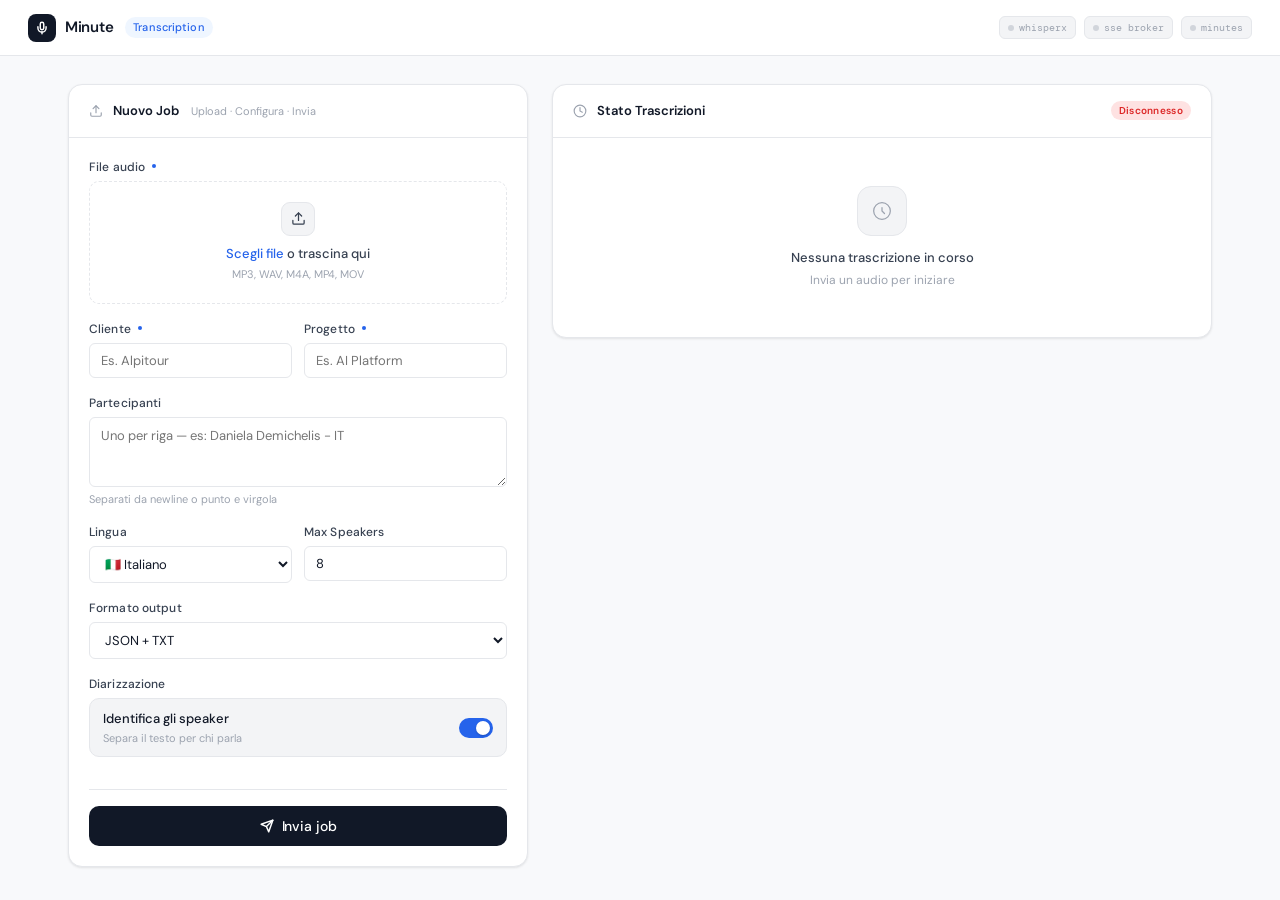
==== commit 5adf8b89: "docs: add pause/resume, delete (4-scope), DELETED status to README and CHANGELOG" ====
--- a/webform/index.html
+++ b/webform/index.html
@@ -8,35 +8,112 @@
   <link href="https://fonts.googleapis.com/css2?family=DM+Sans:wght@300;400;500;600&family=DM+Mono:wght@400;500&display=swap" rel="stylesheet">
   <link rel="stylesheet" href="style.css">
   <style>
-    /* ── Context menu ── */
-    .ctx-menu-wrap { position: relative; display: inline-flex; }
-    .ctx-btn {
-      background: none; border: none; cursor: pointer; padding: 4px 6px;
-      border-radius: var(--radius-sm); color: var(--text-muted);
-      display: grid; place-items: center; transition: background 0.12s, color 0.12s;
-      flex-shrink: 0;
-    }
-    .ctx-btn:hover { background: var(--surface-2); color: var(--text-primary); }
-    .ctx-menu {
-      display: none; position: absolute; top: calc(100% + 4px); right: 0;
-      background: var(--surface); border: 1px solid var(--border);
-      border-radius: var(--radius); box-shadow: 0 8px 24px rgba(0,0,0,.10);
-      min-width: 190px; z-index: 100; overflow: hidden;
-    }
-    .ctx-menu.open { display: block; }
-    .ctx-item {
-      display: flex; align-items: center; gap: 9px;
-      padding: 9px 14px; font-size: 13px; color: var(--text-secondary);
-      cursor: pointer; text-decoration: none; transition: background 0.1s;
-      border: none; background: none; width: 100%; text-align: left;
+    /* ── Action buttons (accordion) ── */
+    .btn-action {
+      display: inline-flex; align-items: center; gap: 6px;
+      padding: 6px 12px; font-size: 12px; font-weight: 500;
+      color: var(--text-secondary); background: var(--surface-2);
+      border: 1px solid var(--border); border-radius: var(--radius-sm);
+      cursor: pointer; text-decoration: none; transition: all 0.12s;
       font-family: 'DM Sans', sans-serif;
     }
-    .ctx-item:hover { background: var(--surface-2); color: var(--text-primary); }
-    .ctx-item svg { flex-shrink: 0; }
-    .ctx-divider { height: 1px; background: var(--border); margin: 3px 0; }
-    .ctx-item.disabled { opacity: 0.4; cursor: not-allowed; }
-    .ctx-item.disabled:hover { background: none; color: var(--text-secondary); }
-    .ctx-badge { font-size: 9px; font-weight: 600; padding: 1px 5px; border-radius: 3px; background: var(--warning-light); color: var(--warning); margin-left: auto; }
+    .btn-action:hover { background: var(--surface); border-color: var(--border-hover); color: var(--text-primary); }
+    .btn-action svg { flex-shrink: 0; }
+
+    /* ── Pause / Resume / Deleted ── */
+    .status-badge.paused  { background: #f5f3ff; color: #7c3aed; }
+    .status-badge.paused .dot  { background: #7c3aed; }
+    .status-badge.deleted { background: var(--surface-2); color: var(--text-muted); }
+    .status-badge.deleted .dot { background: var(--text-muted); }
+
+    .btn-stop {
+      display:inline-flex; align-items:center; gap:6px;
+      padding:6px 13px; background:var(--error-light); color:var(--error);
+      border:1px solid #fecaca; border-radius:var(--radius-sm);
+      font-family:'DM Sans',sans-serif; font-size:12px; font-weight:600;
+      cursor:pointer; transition:all 0.15s; margin-top:12px;
+    }
+    .btn-stop:hover:not(:disabled) { background:#fecaca; }
+    .btn-stop:disabled { opacity:0.45; cursor:not-allowed; }
+
+    .btn-resume {
+      display:inline-flex; align-items:center; gap:6px;
+      padding:5px 12px; background:#f5f3ff; color:#7c3aed;
+      border:1px solid #ddd6fe; border-radius:var(--radius-sm);
+      font-family:'DM Sans',sans-serif; font-size:12px; font-weight:600;
+      cursor:pointer; transition:all 0.15s;
+    }
+    .btn-resume:hover:not(:disabled) { background:#ede9fe; }
+    .btn-resume:disabled { opacity:0.45; cursor:not-allowed; }
+
+    .btn-delete {
+      display:inline-flex; align-items:center; gap:6px;
+      padding:5px 12px; background:var(--surface-2); color:var(--text-muted);
+      border:1px solid var(--border); border-radius:var(--radius-sm);
+      font-family:'DM Sans',sans-serif; font-size:12px; font-weight:500;
+      cursor:pointer; transition:all 0.15s;
+    }
+    .btn-delete:hover:not(:disabled) { background:var(--error-light); color:var(--error); border-color:#fecaca; }
+    .btn-delete:disabled { opacity:0.45; cursor:not-allowed; }
+
+    /* ── Delete overlay ── */
+    .del-overlay {
+      position:fixed; inset:0; z-index:200;
+      background:rgba(0,0,0,.35); backdrop-filter:blur(2px);
+      display:flex; align-items:center; justify-content:center;
+      animation: fadeIn .15s ease;
+    }
+    @keyframes fadeIn { from{opacity:0} to{opacity:1} }
+    .del-modal {
+      background:var(--surface); border:1px solid var(--border);
+      border-radius:var(--radius-lg); box-shadow:0 20px 60px rgba(0,0,0,.18);
+      width:100%; max-width:400px; margin:16px;
+      animation: slideUp .18s ease;
+    }
+    @keyframes slideUp { from{transform:translateY(10px);opacity:0} to{transform:translateY(0);opacity:1} }
+    .del-modal-header {
+      padding:18px 20px 14px; border-bottom:1px solid var(--border);
+      display:flex; align-items:flex-start; justify-content:space-between; gap:12px;
+    }
+    .del-modal-title { font-size:14px; font-weight:600; color:var(--text-primary); }
+    .del-modal-sub   { font-size:12px; color:var(--text-muted); margin-top:2px; }
+    .del-modal-close {
+      background:none; border:none; cursor:pointer; color:var(--text-muted);
+      padding:2px; border-radius:4px; flex-shrink:0; margin-top:-2px;
+    }
+    .del-modal-close:hover { color:var(--text-primary); background:var(--surface-2); }
+    .del-modal-body  { padding:14px 20px; display:flex; flex-direction:column; gap:6px; }
+    .del-opt {
+      display:flex; align-items:flex-start; gap:12px; padding:11px 13px;
+      border:1px solid var(--border); border-radius:var(--radius);
+      cursor:pointer; transition:all .12s; background:var(--surface); text-align:left;
+      width:100%; font-family:'DM Sans',sans-serif;
+    }
+    .del-opt:hover { border-color:#fca5a5; background:#fff5f5; }
+    .del-opt-icon  { width:30px; height:30px; border-radius:8px; background:var(--error-light); display:grid; place-items:center; flex-shrink:0; margin-top:1px; }
+    .del-opt-label { font-size:13px; font-weight:600; color:var(--text-primary); }
+    .del-opt-desc  { font-size:11px; color:var(--text-muted); margin-top:2px; line-height:1.4; }
+    .del-opt.danger .del-opt-icon { background:#fee2e2; }
+    .del-opt.danger .del-opt-label { color:var(--error); }
+    .del-opt.danger:hover { border-color:var(--error); background:#fff1f1; }
+    .del-modal-footer { padding:12px 20px; border-top:1px solid var(--border); display:flex; justify-content:flex-end; }
+    .del-cancel {
+      background:none; border:1px solid var(--border); border-radius:var(--radius-sm);
+      padding:6px 14px; font-size:12px; font-weight:500; color:var(--text-secondary);
+      cursor:pointer; font-family:'DM Sans',sans-serif; transition:all .12s;
+    }
+    .del-cancel:hover { background:var(--surface-2); }
+    .del-modal-status { padding:16px 20px; font-size:12px; color:var(--text-muted); text-align:center; }
+
+    .paused-warning {
+      display:flex; align-items:flex-start; gap:9px;
+      background:#f5f3ff; border:1px solid #ddd6fe;
+      border-radius:var(--radius); padding:11px 13px; margin-top:8px;
+    }
+    .paused-warning-text { font-size:12px; color:#5b21b6; line-height:1.5; }
+    .paused-warning-text strong { display:block; font-weight:600; margin-bottom:2px; }
+
+    .paused-bar { background: #7c3aed !important; }
   </style>
 </head>
 <body>
@@ -226,9 +303,6 @@
 
 </div>
 
-<!-- Context menu overlay click-away -->
-<div id="ctx-overlay" style="display:none;position:fixed;inset:0;z-index:99" onclick="closeAllCtx()"></div>
-
 <script>
   const API_BASE    = "http://localhost:9200";
   const N8N_INGEST  = "http://localhost:5678/webhook/minute/ingest";
@@ -247,7 +321,8 @@
     {key:"UPLOADING",label:"Upload MinIO"},
     {key:"COMPLETED",label:"Completato"},
   ];
-  const TERMINAL = ["COMPLETED","FAILED"];
+  const TERMINAL = ["COMPLETED","FAILED","DELETED"];
+  const PAUSED_S = ["PAUSED"];
   const $ = id => document.getElementById(id);
   const fmt = iso => { try { return new Date(iso).toLocaleString('it-IT',{day:'2-digit',month:'2-digit',year:'numeric',hour:'2-digit',minute:'2-digit'}); } catch { return iso||'—'; } };
   const jobTitle = job => `${job.customer||'?'} — ${job.project||'?'} — del ${fmt(job.created_at)}`;
@@ -290,12 +365,14 @@
   }
 
   function renderAll() {
-    const all    = Object.values(jobsMap).sort((a,b)=>(b.created_at??'').localeCompare(a.created_at??''));
-    const active = all.filter(j=>!TERMINAL.includes(j.status));
-    const done   = all.filter(j=> TERMINAL.includes(j.status));
-    const current = active.find(j=>j.status==='WORKING') ?? active[0] ?? null;
-    renderCurrent(current, active.filter(j=>j!==current).length>0);
-    renderHistory(done);
+    const all     = Object.values(jobsMap).sort((a,b)=>(b.created_at??'').localeCompare(a.created_at??''));
+    const active  = all.filter(j=>!TERMINAL.includes(j.status) && !PAUSED_S.includes(j.status));
+    const paused  = all.filter(j=> PAUSED_S.includes(j.status));
+    const done    = all.filter(j=> TERMINAL.includes(j.status));
+    const current = active.find(j=>j.status==='WORKING') ?? active[0] ?? paused[0] ?? null;
+    const queuedCount = active.filter(j=>j!==current).length + (paused[0]&&current===paused[0] ? 0 : paused.length);
+    renderCurrent(current, queuedCount > 0);
+    renderHistory([...done, ...paused.filter(p=>p!==current)]);
   }
 
   function renderCurrent(job, hasQueued) {
@@ -309,19 +386,66 @@
     $('current-updated').textContent=fmt(job.updated_at)||'—';
     const pct=calcPercent(job.step,job.status);
     const fill=$('current-progress-fill');
-    if(pct!==null){fill.className='progress-fill';fill.style.width=pct+'%';}
-    else{fill.className='progress-fill indeterminate';fill.style.width='';}
+    if(pct!==null){
+      fill.className='progress-fill' + (job.status==='PAUSED' ? ' paused-bar' : '');
+      fill.style.width=pct+'%';
+    } else if(job.status==='PAUSED') {
+      // Nessuna % disponibile ma siamo paused: barra ferma al punto corrente
+      fill.className='progress-fill paused-bar';
+      // lascia width invariata
+    } else {
+      fill.className='progress-fill indeterminate';fill.style.width='';
+    }
     $('current-steps-list').innerHTML=pipelineHtml(job.step,job.status);
+
+    // Stop button — visibile solo se WORKING
+    let stopBtn = $('current-stop-btn');
+    if (!stopBtn) {
+      stopBtn = document.createElement('div');
+      stopBtn.id = 'current-stop-btn';
+      stopBtn.style.padding = '0 20px 16px';
+      $('current-job').appendChild(stopBtn);
+    }
+    if (job.status === 'WORKING') {
+      stopBtn.innerHTML = `<button class="btn-stop" id="stop-btn-inner" data-job-id="${job.job_id}">
+        <svg width="11" height="11" viewBox="0 0 24 24" fill="none" stroke="currentColor" stroke-width="2.5" stroke-linecap="round" stroke-linejoin="round"><line x1="10" y1="15" x2="10" y2="9"/><line x1="14" y1="15" x2="14" y2="9"/><circle cx="12" cy="12" r="10"/></svg>
+        Sospendi
+      </button>`;
+      stopBtn.querySelector('#stop-btn-inner').onclick = () => pauseJob(job.job_id);
+    } else if (job.status === 'PAUSED') {
+      const pausedStep = (job.step||'').replace(/^PAUSED_AT_/i,'').replace(/_/g,' ').toLowerCase();
+      stopBtn.innerHTML = `
+        <div class="paused-warning" style="margin-bottom:12px">
+          <svg width="14" height="14" viewBox="0 0 24 24" fill="none" stroke="#7c3aed" stroke-width="2" stroke-linecap="round" stroke-linejoin="round" style="flex-shrink:0;margin-top:1px"><circle cx="12" cy="12" r="10"/><line x1="10" y1="15" x2="10" y2="9"/><line x1="14" y1="15" x2="14" y2="9"/></svg>
+          <div class="paused-warning-text"><strong>Trascrizione sospesa</strong>Sospesa durante: ${pausedStep}</div>
+        </div>
+        <div style="display:flex;align-items:center;gap:10px">
+          <button class="btn-resume resume-btn" data-job-id="${job.job_id}">
+            <svg width="11" height="11" viewBox="0 0 24 24" fill="currentColor"><polygon points="5 3 19 12 5 21 5 3"/></svg>
+            Riprendi
+          </button>
+          <button class="btn-delete delete-btn" data-job-id="${job.job_id}">
+            <svg width="10" height="10" viewBox="0 0 24 24" fill="none" stroke="currentColor" stroke-width="2.5" stroke-linecap="round" stroke-linejoin="round"><polyline points="3 6 5 6 21 6"/><path d="M19 6l-1 14H6L5 6"/><path d="M10 11v6"/><path d="M14 11v6"/><path d="M9 6V4h6v2"/></svg>
+            Elimina
+          </button>
+          <span id="current-resume-err-${job.job_id}" style="display:none;font-size:11px;color:var(--error)"></span>
+        </div>`;
+    } else {
+      stopBtn.innerHTML = '';
+    }
   }
 
   function renderHistory(jobs) {
     const sec=$('history-section');
     if(!jobs.length){sec.style.display='none';return;}
     sec.style.display='block';
+    const trashIcon = `<svg width="10" height="10" viewBox="0 0 24 24" fill="none" stroke="currentColor" stroke-width="2.5" stroke-linecap="round" stroke-linejoin="round"><polyline points="3 6 5 6 21 6"/><path d="M19 6l-1 14H6L5 6"/><path d="M10 11v6"/><path d="M14 11v6"/><path d="M9 6V4h6v2"/></svg>`;
     $('history-container').innerHTML=jobs.map(job=>{
       const isOpen=openHistId===job.job_id;
       const isFailed=job.status==='FAILED';
       const isCompleted=job.status==='COMPLETED';
+      const isPaused=job.status==='PAUSED';
+      const isDeleted=job.status==='DELETED';
       let body=`<div class="hist-meta">
         <div class="hist-meta-row"><span class="hist-meta-label">Data</span><span class="hist-meta-value">${fmt(job.created_at)}</span></div>
         ${job.updated_at?`<div class="hist-meta-row"><span class="hist-meta-label">Fine</span><span class="hist-meta-value">${fmt(job.updated_at)}</span></div>`:''}
@@ -330,8 +454,45 @@
       if(isCompleted&&(job.output_json_url||job.output_txt_url)){
         body+=`<div>${job.output_json_url?resultLink(job.output_json_url,'json'):''}${job.output_txt_url?resultLink(job.output_txt_url,'txt'):''}</div>`;
       }
+      if(isCompleted){
+        body+=`<div style="display:flex;gap:8px;margin-top:10px;flex-wrap:wrap">
+          <a class="btn-action" href="speakers.html?job_id=${job.job_id}">
+            <svg width="12" height="12" viewBox="0 0 24 24" fill="none" stroke="currentColor" stroke-width="2" stroke-linecap="round" stroke-linejoin="round"><path d="M17 21v-2a4 4 0 0 0-4-4H5a4 4 0 0 0-4 4v2"/><circle cx="9" cy="7" r="4"/><path d="M23 21v-2a4 4 0 0 0-3-3.87"/><path d="M16 3.13a4 4 0 0 1 0 7.75"/></svg>
+            Associa Speaker
+          </a>
+          <a class="btn-action" href="minutes.html?job_id=${job.job_id}">
+            <svg width="12" height="12" viewBox="0 0 24 24" fill="none" stroke="currentColor" stroke-width="2" stroke-linecap="round" stroke-linejoin="round"><path d="M14 2H6a2 2 0 0 0-2 2v16a2 2 0 0 0 2 2h12a2 2 0 0 0 2-2V8z"/><polyline points="14 2 14 8 20 8"/><line x1="16" y1="13" x2="8" y2="13"/><line x1="16" y1="17" x2="8" y2="17"/></svg>
+            Genera Minuta
+          </a>
+          <button class="btn-delete delete-btn" data-job-id="${job.job_id}" style="margin-left:auto">${trashIcon} Elimina</button>
+        </div>`;
+      }
       if(isFailed){
-        body+=`<div class="error-box" style="margin-top:8px"><div class="error-title">Job fallito</div><div class="error-msg">${job.error||'Errore sconosciuto'}</div></div>`;
+        body+=`<div class="error-box" style="margin-top:8px"><div class="error-title">Job fallito</div><div class="error-msg">${job.error||'Errore sconosciuto'}</div></div>
+        <div style="margin-top:8px"><button class="btn-delete delete-btn" data-job-id="${job.job_id}">${trashIcon} Elimina</button></div>`;
+      }
+      if(isPaused){
+        const pausedStep=(job.step||'').replace(/^PAUSED_AT_/i,'').replace(/_/g,' ').toLowerCase();
+        body+=`<div class="paused-warning" style="margin-top:8px">
+          <svg width="14" height="14" viewBox="0 0 24 24" fill="none" stroke="#7c3aed" stroke-width="2" stroke-linecap="round" stroke-linejoin="round" style="flex-shrink:0;margin-top:1px"><circle cx="12" cy="12" r="10"/><line x1="10" y1="15" x2="10" y2="9"/><line x1="14" y1="15" x2="14" y2="9"/></svg>
+          <div class="paused-warning-text"><strong>Sospesa durante: ${pausedStep}</strong>Il job riparte dall'inizio — la trascrizione parziale non viene salvata.</div>
+        </div>
+        <div style="margin-top:10px;display:flex;align-items:center;gap:10px">
+          <button class="btn-resume resume-btn" data-job-id="${job.job_id}">
+            <svg width="10" height="10" viewBox="0 0 24 24" fill="currentColor"><polygon points="5 3 19 12 5 21 5 3"/></svg>
+            Riprendi trascrizione
+          </button>
+          <button class="btn-delete delete-btn" data-job-id="${job.job_id}">${trashIcon} Elimina</button>
+          <span id="resume-err-${job.job_id}" style="display:none;font-size:11px;color:var(--error)"></span>
+        </div>`;
+      }
+      if(isDeleted){
+        body+=`<div style="margin-top:8px;padding:10px 12px;background:var(--surface-2);border:1px solid var(--border);border-radius:var(--radius);font-size:12px;color:var(--text-muted)">
+          I file di questo job sono stati eliminati. Rimangono solo i metadati.
+        </div>
+        <div style="margin-top:8px">
+          <button class="btn-delete delete-btn" data-job-id="${job.job_id}" style="color:var(--error);border-color:#fecaca;background:var(--error-light)">${trashIcon} Elimina definitivamente</button>
+        </div>`;
       }
       return `<div class="hist-row ${isOpen?'open':''}" data-job-id="${job.job_id}">
         <div class="hist-row-header">
@@ -340,7 +501,6 @@
           </div>
           <div style="display:flex;align-items:center;gap:6px;flex-shrink:0">
             ${badgeHtml(job.status)}
-            ${isCompleted ? ctxMenuHtml(job) : ''}
             <svg class="hist-chevron" style="cursor:pointer" onclick="toggleHist('${job.job_id}')" width="12" height="12" viewBox="0 0 24 24" fill="none" stroke="currentColor" stroke-width="2.5" stroke-linecap="round" stroke-linejoin="round"><polyline points="9 18 15 12 9 6"/></svg>
           </div>
         </div>
@@ -349,87 +509,45 @@
     }).join('');
   }
 
-  function ctxMenuHtml(job) {
-    return `<div class="ctx-menu-wrap">
-      <button class="ctx-btn" onclick="toggleCtx(event,'${job.job_id}')" title="Azioni">
-        <svg width="14" height="14" viewBox="0 0 24 24" fill="currentColor">
-          <circle cx="12" cy="5" r="1.5"/><circle cx="12" cy="12" r="1.5"/><circle cx="12" cy="19" r="1.5"/>
-        </svg>
-      </button>
-      <div class="ctx-menu" id="ctx-${job.job_id}">
-        <a class="ctx-item" href="speakers.html?job_id=${job.job_id}">
-          <svg width="13" height="13" viewBox="0 0 24 24" fill="none" stroke="currentColor" stroke-width="2" stroke-linecap="round" stroke-linejoin="round">
-            <path d="M17 21v-2a4 4 0 0 0-4-4H5a4 4 0 0 0-4 4v2"/>
-            <circle cx="9" cy="7" r="4"/>
-            <path d="M23 21v-2a4 4 0 0 0-3-3.87"/>
-            <path d="M16 3.13a4 4 0 0 1 0 7.75"/>
-          </svg>
-          Associa Speaker
-        </a>
-        <a class="ctx-item" href="minutes.html?job_id=${job.job_id}">
-          <svg width="13" height="13" viewBox="0 0 24 24" fill="none" stroke="currentColor" stroke-width="2" stroke-linecap="round" stroke-linejoin="round">
-            <path d="M14 2H6a2 2 0 0 0-2 2v16a2 2 0 0 0 2 2h12a2 2 0 0 0 2-2V8z"/>
-            <polyline points="14 2 14 8 20 8"/>
-            <line x1="16" y1="13" x2="8" y2="13"/>
-            <line x1="16" y1="17" x2="8" y2="17"/>
-            <polyline points="10 9 9 9 8 9"/>
-          </svg>
-          Genera Minuta
-        </a>
-        <div class="ctx-divider"></div>
-        ${job.output_json_url?`<a class="ctx-item" href="${job.output_json_url}" target="_blank" rel="noopener">
-          <svg width="13" height="13" viewBox="0 0 24 24" fill="none" stroke="currentColor" stroke-width="2" stroke-linecap="round" stroke-linejoin="round">
-            <path d="M21 15v4a2 2 0 0 1-2 2H5a2 2 0 0 1-2-2v-4"/>
-            <polyline points="7 10 12 15 17 10"/><line x1="12" y1="15" x2="12" y2="3"/>
-          </svg>
-          Scarica JSON
-        </a>`:''}
-        ${job.output_txt_url?`<a class="ctx-item" href="${job.output_txt_url}" target="_blank" rel="noopener">
-          <svg width="13" height="13" viewBox="0 0 24 24" fill="none" stroke="currentColor" stroke-width="2" stroke-linecap="round" stroke-linejoin="round">
-            <path d="M21 15v4a2 2 0 0 1-2 2H5a2 2 0 0 1-2-2v-4"/>
-            <polyline points="7 10 12 15 17 10"/><line x1="12" y1="15" x2="12" y2="3"/>
-          </svg>
-          Scarica TXT
-        </a>`:''}
-      </div>
-    </div>`;
-  }
-
-  function toggleCtx(e, jobId) {
-    e.stopPropagation();
-    const menu = document.getElementById(`ctx-${jobId}`);
-    const isOpen = menu.classList.contains('open');
-    closeAllCtx();
-    if (!isOpen) {
-      menu.classList.add('open');
-      $('ctx-overlay').style.display = 'block';
-    }
-  }
-  function closeAllCtx() {
-    document.querySelectorAll('.ctx-menu.open').forEach(m => m.classList.remove('open'));
-    $('ctx-overlay').style.display = 'none';
-  }
-  function toggleHist(id) { openHistId = openHistId === id ? null : id; renderAll(); }
+    function toggleHist(id) { openHistId = openHistId === id ? null : id; renderAll(); }
 
   function pipelineHtml(currentStep, status) {
-    const activeIdx = PIPELINE.findIndex(s=>(currentStep??'').toUpperCase().startsWith(s.key));
+    // Se PAUSED, ricava lo step reale rimuovendo il prefisso PAUSED_AT_
+    const effectiveStep = status === 'PAUSED'
+      ? (currentStep??'').replace(/^PAUSED_AT_/i, '')
+      : (currentStep??'');
+    const activeIdx = PIPELINE.findIndex(s => effectiveStep.toUpperCase().startsWith(s.key));
     return PIPELINE.map((s,i)=>{
       let state = 'pending';
       if(status==='COMPLETED') state='done';
-      else if(i<activeIdx) state='done';
+      else if(status==='PAUSED') {
+        // Pipeline congelata: tutto fino ad activeIdx è done, activeIdx è "paused" (mostrato come active ma senza animazione)
+        if(i < activeIdx)  state='done';
+        else if(i===activeIdx) state='active';
+      }
+      else if(i<activeIdx)  state='done';
       else if(i===activeIdx) state='active';
+      const pausedIcon = `<svg width="10" height="10" viewBox="0 0 24 24" fill="#7c3aed"><rect x="5" y="4" width="4" height="16" rx="1"/><rect x="15" y="4" width="4" height="16" rx="1"/></svg>`;
       const icon = state==='done'
         ?`<svg width="10" height="10" viewBox="0 0 24 24" fill="none" stroke="var(--success)" stroke-width="3" stroke-linecap="round" stroke-linejoin="round"><polyline points="20 6 9 17 4 12"/></svg>`
-        :state==='active'
-          ?`<svg width="10" height="10" viewBox="0 0 24 24" fill="none" stroke="var(--accent)" stroke-width="2.5"><circle cx="12" cy="12" r="4" fill="var(--accent)"/></svg>`
-          :`<svg width="10" height="10" viewBox="0 0 24 24" fill="none" stroke="var(--border-hover)" stroke-width="2"><circle cx="12" cy="12" r="4"/></svg>`;
+        :state==='active' && status==='PAUSED'
+          ? pausedIcon
+          :state==='active'
+            ?`<svg width="10" height="10" viewBox="0 0 24 24" fill="none" stroke="var(--accent)" stroke-width="2.5"><circle cx="12" cy="12" r="4" fill="var(--accent)"/></svg>`
+            :`<svg width="10" height="10" viewBox="0 0 24 24" fill="none" stroke="var(--border-hover)" stroke-width="2"><circle cx="12" cy="12" r="4"/></svg>`;
       const ic = state==='done'?'done-i':state==='active'?'active-i':'pending-i';
-      return `<div class="step-item ${state}"><div class="step-icon ${ic}">${icon}</div><span class="step-name">${s.label}</span></div>`;
+      const pausedStyle = (status==='PAUSED' && i===activeIdx) ? ' style="background:#f5f3ff"' : '';
+      return `<div class="step-item ${state}"><div class="step-icon ${ic}"${pausedStyle}>${icon}</div><span class="step-name">${s.label}</span></div>`;
     }).join('');
   }
 
   function badgeHtml(status) {
-    const map={PENDING:['pending','In attesa'],ENQUEUED:['pending','In coda'],WORKING:['working','In elaborazione'],COMPLETED:['completed','Completato'],FAILED:['failed','Fallito']};
+    const map={
+      PENDING:['pending','In attesa'], ENQUEUED:['pending','In coda'],
+      WORKING:['working','In elaborazione'], COMPLETED:['completed','Completato'],
+      FAILED:['failed','Fallito'], PAUSED:['paused','In pausa'],
+      DELETED:['deleted','Eliminato'],
+    };
     const [cls,lbl]=map[status]??['pending',status];
     return `<span class="status-badge ${cls}"><span class="dot"></span>${lbl}</span>`;
   }
@@ -437,6 +555,11 @@
   function calcPercent(step, status) {
     if(status==='COMPLETED') return 100;
     if(status==='FAILED') return null;
+    if(status==='PAUSED') {
+      // mostra la % dello step in cui è stato sospeso
+      const m=(step??'').match(/(\d+)pct/i); if(m) return parseInt(m[1]);
+      return null;
+    }
     const m=(step??'').match(/(\d+)pct/i); if(m) return parseInt(m[1]);
     const idx=PIPELINE.findIndex(s=>(step??'').toUpperCase().startsWith(s.key));
     if(idx>=0) return Math.round(((idx+0.5)/PIPELINE.length)*100);
@@ -487,6 +610,181 @@
   });
 
   function setLoading(on){submitBtn.disabled=on;submitBtn.classList.toggle('loading',on);}
+
+  async function pauseJob(jobId) {
+    const btn = document.getElementById('stop-btn-inner');
+    if (btn) { btn.disabled = true; btn.textContent = 'Interruzione…'; }
+    try {
+      const r = await fetch(`${API_BASE}/jobs/${jobId}/pause`, {method:'POST'});
+      const data = await r.json();
+      if (!r.ok) {
+        alert(`Impossibile fermare: ${data.detail || data.error}`);
+        if (btn) { btn.disabled = false; btn.innerHTML = '<svg width="11" height="11" viewBox="0 0 24 24" fill="currentColor"><rect x="4" y="4" width="16" height="16" rx="2"/></svg> Interrompi'; }
+        return;
+      }
+      // Riconnette lo stream: il worker metterà PAUSED entro qualche secondo,
+      // il broker lo notificherà e renderAll aggiornerà l'UI
+      connectStream();
+    } catch(e) {
+      alert(`Errore: ${e.message}`);
+      if (btn) { btn.disabled = false; }
+    }
+  }
+
+  // Resume button — event delegation su history-container
+  document.addEventListener('click', async e => {
+    const btn = e.target.closest('.resume-btn');
+    if (!btn) return;
+    const jobId = btn.dataset.jobId;
+    const errEl = document.getElementById(`resume-err-${jobId}`) || document.getElementById(`current-resume-err-${jobId}`);
+    const origHtml = btn.innerHTML;
+    btn.disabled = true;
+    btn.textContent = 'Ripristino…';
+    if (errEl) errEl.style.display = 'none';
+    try {
+      const r = await fetch(`${API_BASE}/jobs/${jobId}/resume`, {method:'POST'});
+      const data = await r.json();
+      if (r.status === 410) {
+        if (errEl) {
+          errEl.textContent = '⚠ File audio rimosso — ricarica con "Nuovo Job"';
+          errEl.style.display = 'inline';
+        }
+        btn.disabled = false;
+        btn.innerHTML = origHtml;
+        if (jobsMap[jobId]) { jobsMap[jobId]._fileMissing = true; renderAll(); }
+      } else if (!r.ok) {
+        if (errEl) { errEl.textContent = data.detail || data.error || 'Errore'; errEl.style.display='inline'; }
+        btn.disabled = false;
+        btn.innerHTML = origHtml;
+      } else {
+        if (jobsMap[jobId]) {
+          jobsMap[jobId].status = 'PENDING';
+          jobsMap[jobId].step = 'RESUMED';
+          renderAll();
+        }
+        connectStream();
+      }
+    } catch(e) {
+      if (errEl) { errEl.textContent = `Errore: ${e.message}`; errEl.style.display='inline'; }
+      btn.disabled = false;
+      btn.innerHTML = origHtml;
+    }
+  });
+
+  // ── Delete popup overlay ──────────────────────────────────────────────────
+  document.addEventListener('click', e => {
+    const btn = e.target.closest('.delete-btn');
+    if (!btn) return;
+    const jobId = btn.dataset.jobId;
+    const job   = jobsMap[jobId] || {};
+    showDeleteModal(jobId, job.status || 'COMPLETED', `${job.customer||'?'} — ${job.project||'?'}`);
+  });
+
+  function showDeleteModal(jobId, status, title) {
+    // Rimuovi overlay precedente
+    document.getElementById('del-overlay')?.remove();
+
+    const isCompleted = status === 'COMPLETED';
+    const isPaused    = status === 'PAUSED';
+    const isFailed    = status === 'FAILED';
+    const isDeleted   = status === 'DELETED';
+
+    // Opzioni in base allo stato
+    let optsHtml = '';
+    if (!isDeleted) {
+      optsHtml += delOpt('audio', jobId,
+        `<svg width="14" height="14" viewBox="0 0 24 24" fill="none" stroke="currentColor" stroke-width="2" stroke-linecap="round" stroke-linejoin="round"><path d="M12 2a3 3 0 0 0-3 3v7a3 3 0 0 0 6 0V5a3 3 0 0 0-3-3z"/><path d="M19 10v2a7 7 0 0 1-14 0v-2"/><line x1="12" y1="19" x2="12" y2="22"/></svg>`,
+        'Cancella audio',
+        'Rimuove il file audio originale (MinIO + disco). Trascrizione e RAG intatti.');
+      optsHtml += delOpt('transcript', jobId,
+        `<svg width="14" height="14" viewBox="0 0 24 24" fill="none" stroke="currentColor" stroke-width="2" stroke-linecap="round" stroke-linejoin="round"><path d="M14 2H6a2 2 0 0 0-2 2v16a2 2 0 0 0 2 2h12a2 2 0 0 0 2-2V8z"/><polyline points="14 2 14 8 20 8"/><line x1="16" y1="13" x2="8" y2="13"/><line x1="16" y1="17" x2="8" y2="17"/></svg>`,
+        'Cancella trascrizione',
+        'Rimuove audio + JSON/TXT da MinIO. Il RAG e i dati associati restano.');
+      optsHtml += delOpt('rag', jobId,
+        `<svg width="14" height="14" viewBox="0 0 24 24" fill="none" stroke="currentColor" stroke-width="2" stroke-linecap="round" stroke-linejoin="round"><polyline points="3 6 5 6 21 6"/><path d="M19 6l-1 14H6L5 6"/><path d="M10 11v6"/><path d="M14 11v6"/><path d="M9 6V4h6v2"/></svg>`,
+        'Cancella tutto (mantieni storico)',
+        'Rimuove audio, trascrizione, RAG, speaker alias e minute. Il job resta nello storico come DELETED.',
+        true);
+    } else {
+      optsHtml += delOpt('purge', jobId,
+        `<svg width="14" height="14" viewBox="0 0 24 24" fill="none" stroke="currentColor" stroke-width="2" stroke-linecap="round" stroke-linejoin="round"><polyline points="3 6 5 6 21 6"/><path d="M19 6l-1 14H6L5 6"/><path d="M10 11v6"/><path d="M14 11v6"/><path d="M9 6V4h6v2"/></svg>`,
+        'Elimina definitivamente',
+        'Rimuove ogni traccia del job da Redis e PostgreSQL. Irreversibile.',
+        true);
+    }
+
+    const overlay = document.createElement('div');
+    overlay.id = 'del-overlay';
+    overlay.className = 'del-overlay';
+    overlay.innerHTML = `
+      <div class="del-modal">
+        <div class="del-modal-header">
+          <div>
+            <div class="del-modal-title">Elimina dati</div>
+            <div class="del-modal-sub">${title}</div>
+          </div>
+          <button class="del-modal-close" id="del-close">
+            <svg width="14" height="14" viewBox="0 0 24 24" fill="none" stroke="currentColor" stroke-width="2.5" stroke-linecap="round"><line x1="18" y1="6" x2="6" y2="18"/><line x1="6" y1="6" x2="18" y2="18"/></svg>
+          </button>
+        </div>
+        <div class="del-modal-body" id="del-modal-body">${optsHtml}</div>
+        <div class="del-modal-footer">
+          <button class="del-cancel" id="del-close-footer">Annulla</button>
+        </div>
+      </div>`;
+
+    document.body.appendChild(overlay);
+
+    // Chiudi su X, Annulla, o click sfondo
+    overlay.querySelector('#del-close').onclick       = () => overlay.remove();
+    overlay.querySelector('#del-close-footer').onclick = () => overlay.remove();
+    overlay.addEventListener('click', e => { if (e.target === overlay) overlay.remove(); });
+
+    // Click su opzione
+    overlay.querySelectorAll('.del-opt').forEach(opt => {
+      opt.addEventListener('click', () => execDelete(opt.dataset.jobId, opt.dataset.scope, overlay));
+    });
+  }
+
+  function delOpt(scope, jobId, icon, label, desc, danger=false) {
+    return `<button class="del-opt${danger?' danger':''}" data-scope="${scope}" data-job-id="${jobId}">
+      <div class="del-opt-icon">${icon}</div>
+      <div><div class="del-opt-label">${label}</div><div class="del-opt-desc">${desc}</div></div>
+    </button>`;
+  }
+
+  async function execDelete(jobId, scope, overlay) {
+    const body = overlay.querySelector('#del-modal-body');
+    body.innerHTML = `<div class="del-modal-status">Eliminazione in corso…</div>`;
+    overlay.querySelector('#del-close-footer').disabled = true;
+    try {
+      const r = await fetch(`${API_BASE}/jobs/${jobId}?scope=${scope}`, {method:'DELETE'});
+      const data = await r.json().catch(()=>({}));
+      if (!r.ok) {
+        body.innerHTML = `<div class="del-modal-status" style="color:var(--error)">Errore: ${data.detail||data.error||r.status}</div>`;
+        overlay.querySelector('#del-close-footer').disabled = false;
+        overlay.querySelector('#del-close-footer').textContent = 'Chiudi';
+        return;
+      }
+      // Aggiorna mappa locale
+      if (scope === 'purge') {
+        delete jobsMap[jobId];
+        if (openHistId === jobId) openHistId = null;
+      } else if (scope === 'rag') {
+        if (jobsMap[jobId]) { jobsMap[jobId].status='DELETED'; jobsMap[jobId].output_json_url=''; jobsMap[jobId].output_txt_url=''; jobsMap[jobId].audio_url=''; }
+      } else if (scope === 'transcript') {
+        if (jobsMap[jobId]) { jobsMap[jobId].output_json_url=''; jobsMap[jobId].output_txt_url=''; jobsMap[jobId].audio_url=''; }
+      } else if (scope === 'audio') {
+        if (jobsMap[jobId]) { jobsMap[jobId].audio_url=''; }
+      }
+      overlay.remove();
+      renderAll();
+    } catch(e) {
+      body.innerHTML = `<div class="del-modal-status" style="color:var(--error)">Errore: ${e.message}</div>`;
+      overlay.querySelector('#del-close-footer').disabled = false;
+      overlay.querySelector('#del-close-footer').textContent = 'Chiudi';
+    }
+  }
 </script>
 </body>
-</html>
+</html>
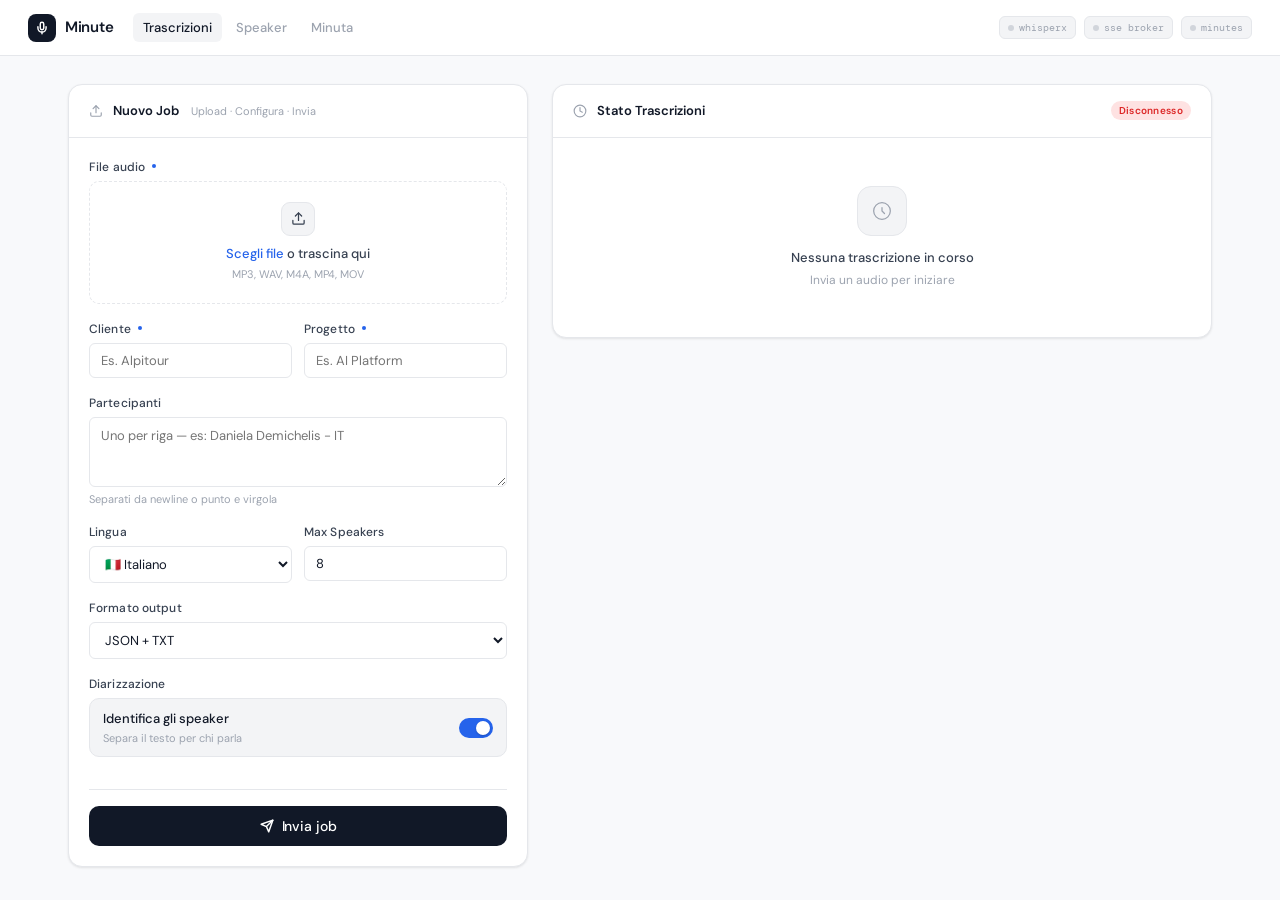
==== commit cc6a7c00: "new feature in managed minuta" ====
--- a/webform/index.html
+++ b/webform/index.html
@@ -8,6 +8,11 @@
   <link href="https://fonts.googleapis.com/css2?family=DM+Sans:wght@300;400;500;600&family=DM+Mono:wght@400;500&display=swap" rel="stylesheet">
   <link rel="stylesheet" href="style.css">
   <style>
+    .header-nav { display: flex; gap: 4px; margin-left: 8px; }
+    .nav-link { font-size: 13px; font-weight: 500; color: var(--text-muted); padding: 5px 10px; border-radius: var(--radius-sm); text-decoration: none; transition: all 0.12s; }
+    .nav-link:hover { color: var(--text-primary); background: var(--surface-2); }
+    .nav-link.active { color: var(--text-primary); background: var(--surface-2); }
+
     /* ── Action buttons (accordion) ── */
     .btn-action {
       display: inline-flex; align-items: center; gap: 6px;
@@ -114,6 +119,35 @@
     .paused-warning-text strong { display:block; font-weight:600; margin-bottom:2px; }
 
     .paused-bar { background: #7c3aed !important; }
+
+    /* ── Badge "minuta in generazione" nella card storico ── */
+    .minutes-active-badge {
+      display: inline-flex; align-items: center; gap: 6px;
+      padding: 4px 10px; border-radius: var(--radius-sm);
+      background: #f5f3ff; border: 1px solid #ddd6fe;
+      font-size: 11px; font-weight: 500; color: #6d28d9;
+    }
+    .minutes-active-badge .ma-spinner {
+      width: 10px; height: 10px; border: 2px solid #ddd6fe;
+      border-top-color: #7c3aed; border-radius: 50%;
+      animation: spin 0.7s linear infinite; flex-shrink: 0;
+    }
+    .minutes-active-badge .ma-dot {
+      width: 7px; height: 7px; border-radius: 50%;
+      background: var(--warning); flex-shrink: 0;
+    }
+
+    /* ── File stack ── */
+    .files-stack { display:flex; flex-direction:column; gap:4px; margin-bottom:4px; }
+    .file-row { display:flex; align-items:center; gap:8px; padding:6px 10px; border-radius:var(--radius-sm); border:1px solid var(--border); background:var(--surface); }
+    .file-row-icon { width:22px; height:22px; border-radius:5px; display:grid; place-items:center; flex-shrink:0; }
+    .file-row-icon.json { background:#fff7ed; color:#c2410c; }
+    .file-row-icon.txt  { background:#f0fdf4; color:#15803d; }
+    .file-row-icon.md   { background:#f5f3ff; color:#7c3aed; }
+    .file-row-name { font-size:12px; font-weight:500; flex:1; color:var(--text-secondary); overflow:hidden; text-overflow:ellipsis; white-space:nowrap; }
+    .file-row-actions { display:flex; gap:4px; flex-shrink:0; }
+    .file-btn { display:grid; place-items:center; width:26px; height:26px; border-radius:5px; border:1px solid var(--border); background:var(--surface); color:var(--text-muted); text-decoration:none; transition:all .12s; cursor:pointer; }
+    .file-btn:hover { border-color:var(--border-hover); color:var(--text-primary); background:var(--surface-2); }
   </style>
 </head>
 <body>
@@ -130,7 +164,11 @@
       </div>
       Minute
     </div>
-    <span class="header-badge">Transcription</span>
+    <nav class="header-nav">
+      <a href="index.html" class="nav-link active">Trascrizioni</a>
+      <a href="speakers.html" class="nav-link" id="nav-speakers">Speaker</a>
+      <a href="minutes.html" class="nav-link" id="nav-minutes">Minuta</a>
+    </nav>
     <div class="header-stack">
       <div class="stack-pill"><span class="dot" id="api-dot"></span>whisperx</div>
       <div class="stack-pill"><span class="dot" id="sse-dot"></span>sse broker</div>
@@ -307,7 +345,7 @@
   const API_BASE    = "http://localhost:9200";
   const N8N_INGEST  = "http://localhost:5678/webhook/minute/ingest";
   const SSE_BASE    = "http://localhost:9400";
-  const MINUTES_BASE = "http://localhost:9500";
+  const MINUTES_API = "http://localhost:9600";
 
   let diarize = true, eventSource = null, jobsMap = {}, openHistId = null;
 
@@ -336,7 +374,7 @@
   async function checkHealth() {
     try { const r = await fetch(`${API_BASE}/health`,{signal:AbortSignal.timeout(3000)}); $('api-dot').className=r.ok?'dot live':'dot'; } catch { $('api-dot').className='dot'; }
     try { const r = await fetch(`${SSE_BASE}/health`,{signal:AbortSignal.timeout(3000)}); $('sse-dot').className=r.ok?'dot live':'dot'; } catch { $('sse-dot').className='dot'; }
-    try { const r = await fetch(`${MINUTES_BASE}/health`,{signal:AbortSignal.timeout(3000)}); $('minutes-dot').className=r.ok?'dot live':'dot'; } catch { $('minutes-dot').className='dot'; }
+    try { const r = await fetch(`${MINUTES_API}/health`,{signal:AbortSignal.timeout(3000)}); $('minutes-dot').className=r.ok?'dot live':'dot'; } catch { $('minutes-dot').className='dot'; }
   }
 
   async function loadInitialJobs() {
@@ -344,8 +382,40 @@
       const r = await fetch(`${SSE_BASE}/jobs`); if(!r.ok) return;
       const data = await r.json();
       for (const job of data.jobs) jobsMap[job.job_id] = job;
+      // Arricchisci con minutes_url se disponibile
+      await enrichWithMinutes();
       renderAll();
     } catch(e) { console.warn('[Minute] SSE broker non raggiungibile:', e.message); }
+  }
+
+  async function enrichWithMinutes() {
+    try {
+      const r = await fetch(`${MINUTES_API}/minutes/jobs?limit=100`);
+      if (!r.ok) return;
+      const data = await r.json();
+      // Reset: cancella stato minuta attiva su tutti i job prima di riscrivere
+      for (const j of Object.values(jobsMap)) {
+        j.minutes_active = null;
+      }
+      for (const m of (data.jobs || [])) {
+        if (!m.job_id) continue;
+        if (m.status === 'COMPLETED' && m.output_url) {
+          const url = m.output_url.replace(/^http:\/\/minio:9000/, 'http://localhost:9000');
+          if (jobsMap[m.job_id]) {
+            jobsMap[m.job_id].minutes_url   = url;
+            jobsMap[m.job_id].minutes_label = url.split('/').pop() || 'minuta.md';
+          }
+        }
+        // Salva il job minutes attivo (PENDING o WORKING) associato a questa trascrizione
+        if ((m.status === 'PENDING' || m.status === 'WORKING') && jobsMap[m.job_id]) {
+          jobsMap[m.job_id].minutes_active = {
+            status:   m.status,
+            step:     m.step || '',
+            template: m.template || '',
+          };
+        }
+      }
+    } catch { /* silenzioso se minutes_api non disponibile */ }
   }
 
   function connectStream() {
@@ -353,10 +423,13 @@
     eventSource = new EventSource(`${SSE_BASE}/events?all=1`);
     setStreamStatus('connecting');
     eventSource.addEventListener('open', () => { setStreamStatus('connected'); $('sse-dot').className='dot live'; });
-    eventSource.addEventListener('job_update', e => { const job=JSON.parse(e.data); jobsMap[job.job_id]=job; renderAll(); });
+    eventSource.addEventListener('job_update', e => { const job=JSON.parse(e.data); jobsMap[job.job_id]=job; if(job.status==='COMPLETED') enrichWithMinutes().then(renderAll); else renderAll(); });
     eventSource.addEventListener('stream_end', () => { setStreamStatus('idle'); setTimeout(connectStream,10000); });
     eventSource.addEventListener('error', () => { setStreamStatus('error'); $('sse-dot').className='dot'; eventSource.close(); setTimeout(connectStream,8000); });
   }
+
+  // Polling minuta: aggiorna badge "in generazione" anche senza eventi SSE di trascrizione
+  setInterval(() => enrichWithMinutes().then(renderAll), 8000);
 
   function setStreamStatus(state) {
     const map={connecting:['stream-connecting','Connessione…'],connected:['stream-live','Live'],idle:['stream-idle','In attesa'],error:['stream-error','Disconnesso']};
@@ -451,18 +524,39 @@
         ${job.updated_at?`<div class="hist-meta-row"><span class="hist-meta-label">Fine</span><span class="hist-meta-value">${fmt(job.updated_at)}</span></div>`:''}
         <div class="hist-meta-row"><span class="hist-meta-label">Stato</span><span class="hist-meta-value">${badgeHtml(job.status)}</span></div>
       </div>`;
-      if(isCompleted&&(job.output_json_url||job.output_txt_url)){
-        body+=`<div>${job.output_json_url?resultLink(job.output_json_url,'json'):''}${job.output_txt_url?resultLink(job.output_txt_url,'txt'):''}</div>`;
+      if(isCompleted&&(job.output_json_url||job.output_txt_url||job.minutes_url)){
+        body+=`<div class="files-stack">${
+          [
+            job.output_json_url ? fileRow(job.output_json_url,'json','result.json') : '',
+            job.output_txt_url  ? fileRow(job.output_txt_url,'txt','result.txt') : '',
+            job.minutes_url     ? fileRow(job.minutes_url,'md', job.minutes_label || 'minuta.md') : '',
+          ].join('')
+        }</div>`;
       }
       if(isCompleted){
+        // Badge "minuta in generazione" se c'è un job minutes attivo per questo job
+        if (job.minutes_active) {
+          const ma = job.minutes_active;
+          const isWorking = ma.status === 'WORKING';
+          const stepText  = ma.step ? ma.step.replace(/_/g,' ').toLowerCase() : '';
+          const indicator = isWorking
+            ? `<span class="ma-spinner"></span>`
+            : `<span class="ma-dot"></span>`;
+          const label = isWorking
+            ? `Minuta in generazione${stepText ? ` — ${stepText}` : ''}…`
+            : `Minuta in coda…`;
+          body += `<div style="margin-bottom:8px">
+            <span class="minutes-active-badge">${indicator}${label}</span>
+          </div>`;
+        }
         body+=`<div style="display:flex;gap:8px;margin-top:10px;flex-wrap:wrap">
           <a class="btn-action" href="speakers.html?job_id=${job.job_id}">
             <svg width="12" height="12" viewBox="0 0 24 24" fill="none" stroke="currentColor" stroke-width="2" stroke-linecap="round" stroke-linejoin="round"><path d="M17 21v-2a4 4 0 0 0-4-4H5a4 4 0 0 0-4 4v2"/><circle cx="9" cy="7" r="4"/><path d="M23 21v-2a4 4 0 0 0-3-3.87"/><path d="M16 3.13a4 4 0 0 1 0 7.75"/></svg>
             Associa Speaker
           </a>
-          <a class="btn-action" href="minutes.html?job_id=${job.job_id}">
-            <svg width="12" height="12" viewBox="0 0 24 24" fill="none" stroke="currentColor" stroke-width="2" stroke-linecap="round" stroke-linejoin="round"><path d="M14 2H6a2 2 0 0 0-2 2v16a2 2 0 0 0 2 2h12a2 2 0 0 0 2-2V8z"/><polyline points="14 2 14 8 20 8"/><line x1="16" y1="13" x2="8" y2="13"/><line x1="16" y1="17" x2="8" y2="17"/></svg>
-            Genera Minuta
+          <a class="btn-action" href="minutes.html?job_id=${job.job_id}" style="${job.minutes_url?'border-color:#ddd6fe;color:#7c3aed;background:#f5f3ff':''}">
+            <svg width="12" height="12" viewBox="0 0 24 24" fill="none" stroke="currentColor" stroke-width="2" stroke-linecap="round" stroke-linejoin="round"><polygon points="13 2 3 14 12 14 11 22 21 10 12 10 13 2"/></svg>
+            ${job.minutes_url ? 'Gestisci minuta' : 'Genera minuta'}
           </a>
           <button class="btn-delete delete-btn" data-job-id="${job.job_id}" style="margin-left:auto">${trashIcon} Elimina</button>
         </div>`;
@@ -576,6 +670,26 @@
       <div><div class="result-name">${label}</div><div class="result-meta">${meta} · MinIO</div></div>
       <svg style="margin-left:auto" width="12" height="12" viewBox="0 0 24 24" fill="none" stroke="currentColor" stroke-width="2" stroke-linecap="round" stroke-linejoin="round"><path d="M18 13v6a2 2 0 0 1-2 2H5a2 2 0 0 1-2-2V8a2 2 0 0 1 2-2h6"/><polyline points="15 3 21 3 21 9"/><line x1="10" y1="14" x2="21" y2="3"/></svg>
     </a>`;
+  }
+
+  function fileRow(url, type, label) {
+    const icons = {
+      json: `<svg width="12" height="12" viewBox="0 0 24 24" fill="none" stroke="currentColor" stroke-width="2" stroke-linecap="round" stroke-linejoin="round"><path d="M14 2H6a2 2 0 0 0-2 2v16a2 2 0 0 0 2 2h12a2 2 0 0 0 2-2V8z"/><polyline points="14 2 14 8 20 8"/></svg>`,
+      txt:  `<svg width="12" height="12" viewBox="0 0 24 24" fill="none" stroke="currentColor" stroke-width="2" stroke-linecap="round" stroke-linejoin="round"><path d="M14 2H6a2 2 0 0 0-2 2v16a2 2 0 0 0 2 2h12a2 2 0 0 0 2-2V8z"/><polyline points="14 2 14 8 20 8"/><line x1="16" y1="13" x2="8" y2="13"/><line x1="16" y1="17" x2="8" y2="17"/></svg>`,
+      md:   `<svg width="12" height="12" viewBox="0 0 24 24" fill="none" stroke="currentColor" stroke-width="2" stroke-linecap="round" stroke-linejoin="round"><polygon points="13 2 3 14 12 14 11 22 21 10 12 10 13 2"/></svg>`,
+    };
+    const eyeIcon = `<svg width="13" height="13" viewBox="0 0 24 24" fill="none" stroke="currentColor" stroke-width="2" stroke-linecap="round" stroke-linejoin="round"><path d="M1 12s4-8 11-8 11 8 11 8-4 8-11 8-11-8-11-8z"/><circle cx="12" cy="12" r="3"/></svg>`;
+    const dlIcon  = `<svg width="13" height="13" viewBox="0 0 24 24" fill="none" stroke="currentColor" stroke-width="2.5" stroke-linecap="round" stroke-linejoin="round"><path d="M21 15v4a2 2 0 0 1-2 2H5a2 2 0 0 1-2-2v-4"/><polyline points="7 10 12 15 17 10"/><line x1="12" y1="15" x2="12" y2="3"/></svg>`;
+    // filename from URL for download attribute
+    const filename = url.split('/').pop() || label;
+    return `<div class="file-row">
+      <div class="file-row-icon ${type}">${icons[type]||''}</div>
+      <span class="file-row-name">${label}</span>
+      <div class="file-row-actions">
+        <a class="file-btn" href="${url}" target="_blank" rel="noopener" title="Apri">${eyeIcon}</a>
+        <a class="file-btn" href="${url}" download="${filename}" title="Scarica">${dlIcon}</a>
+      </div>
+    </div>`;
   }
 
   /* ── Form ── */
--- a/webform/style.css
+++ b/webform/style.css
@@ -43,6 +43,12 @@
 .stack-pill { font-family: 'DM Mono', monospace; font-size: 10px; color: var(--text-muted); background: var(--surface-2); border: 1px solid var(--border); padding: 3px 8px; border-radius: var(--radius-sm); display: flex; align-items: center; gap: 5px; }
 .dot { width: 6px; height: 6px; border-radius: 50%; background: var(--border-hover); flex-shrink: 0; }
 .dot.live { background: var(--success); box-shadow: 0 0 0 2px var(--success-light); }
+
+/* ── Header nav ── */
+.header-nav { display: flex; gap: 4px; margin-left: 8px; }
+.nav-link { font-size: 13px; font-weight: 500; color: var(--text-muted); padding: 5px 10px; border-radius: var(--radius-sm); text-decoration: none; transition: all 0.12s; }
+.nav-link:hover { color: var(--text-primary); background: var(--surface-2); }
+.nav-link.active { color: var(--text-primary); background: var(--surface-2); }
 
 /* ── Page header (per pagine interne) ── */
 .page-header { padding: 24px 28px 0; max-width: 1200px; margin: 0 auto; width: 100%; }
@@ -269,4 +275,4 @@
   main { grid-template-columns: 1fr; padding: 16px; }
   .panel-2col { grid-template-columns: 1fr; }
   .panel-2col .panel-left { border-right: none; border-bottom: 1px solid var(--border); }
-}
+}
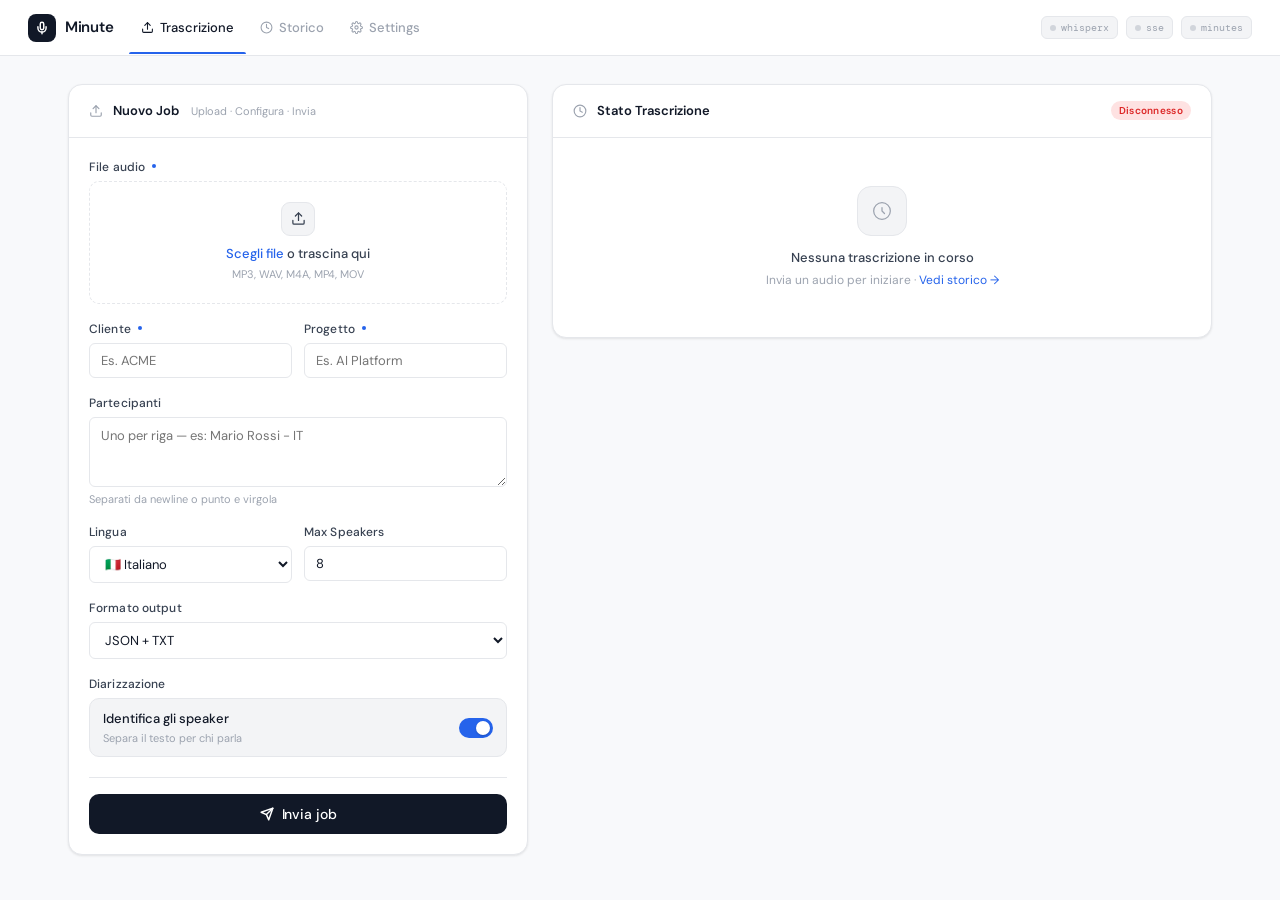
==== commit a5a5d9b6: "-" ====
--- a/webform/index.html
+++ b/webform/index.html
@@ -3,158 +3,16 @@
 <head>
   <meta charset="utf-8">
   <meta name="viewport" content="width=device-width,initial-scale=1">
-  <title>Minute — Audio Transcription</title>
+  <title>Minute — Nuova Trascrizione</title>
   <link rel="preconnect" href="https://fonts.googleapis.com">
   <link href="https://fonts.googleapis.com/css2?family=DM+Sans:wght@300;400;500;600&family=DM+Mono:wght@400;500&display=swap" rel="stylesheet">
   <link rel="stylesheet" href="style.css">
-  <style>
-    .header-nav { display: flex; gap: 4px; margin-left: 8px; }
-    .nav-link { font-size: 13px; font-weight: 500; color: var(--text-muted); padding: 5px 10px; border-radius: var(--radius-sm); text-decoration: none; transition: all 0.12s; }
-    .nav-link:hover { color: var(--text-primary); background: var(--surface-2); }
-    .nav-link.active { color: var(--text-primary); background: var(--surface-2); }
-
-    /* ── Action buttons (accordion) ── */
-    .btn-action {
-      display: inline-flex; align-items: center; gap: 6px;
-      padding: 6px 12px; font-size: 12px; font-weight: 500;
-      color: var(--text-secondary); background: var(--surface-2);
-      border: 1px solid var(--border); border-radius: var(--radius-sm);
-      cursor: pointer; text-decoration: none; transition: all 0.12s;
-      font-family: 'DM Sans', sans-serif;
-    }
-    .btn-action:hover { background: var(--surface); border-color: var(--border-hover); color: var(--text-primary); }
-    .btn-action svg { flex-shrink: 0; }
-
-    /* ── Pause / Resume / Deleted ── */
-    .status-badge.paused  { background: #f5f3ff; color: #7c3aed; }
-    .status-badge.paused .dot  { background: #7c3aed; }
-    .status-badge.deleted { background: var(--surface-2); color: var(--text-muted); }
-    .status-badge.deleted .dot { background: var(--text-muted); }
-
-    .btn-stop {
-      display:inline-flex; align-items:center; gap:6px;
-      padding:6px 13px; background:var(--error-light); color:var(--error);
-      border:1px solid #fecaca; border-radius:var(--radius-sm);
-      font-family:'DM Sans',sans-serif; font-size:12px; font-weight:600;
-      cursor:pointer; transition:all 0.15s; margin-top:12px;
-    }
-    .btn-stop:hover:not(:disabled) { background:#fecaca; }
-    .btn-stop:disabled { opacity:0.45; cursor:not-allowed; }
-
-    .btn-resume {
-      display:inline-flex; align-items:center; gap:6px;
-      padding:5px 12px; background:#f5f3ff; color:#7c3aed;
-      border:1px solid #ddd6fe; border-radius:var(--radius-sm);
-      font-family:'DM Sans',sans-serif; font-size:12px; font-weight:600;
-      cursor:pointer; transition:all 0.15s;
-    }
-    .btn-resume:hover:not(:disabled) { background:#ede9fe; }
-    .btn-resume:disabled { opacity:0.45; cursor:not-allowed; }
-
-    .btn-delete {
-      display:inline-flex; align-items:center; gap:6px;
-      padding:5px 12px; background:var(--surface-2); color:var(--text-muted);
-      border:1px solid var(--border); border-radius:var(--radius-sm);
-      font-family:'DM Sans',sans-serif; font-size:12px; font-weight:500;
-      cursor:pointer; transition:all 0.15s;
-    }
-    .btn-delete:hover:not(:disabled) { background:var(--error-light); color:var(--error); border-color:#fecaca; }
-    .btn-delete:disabled { opacity:0.45; cursor:not-allowed; }
-
-    /* ── Delete overlay ── */
-    .del-overlay {
-      position:fixed; inset:0; z-index:200;
-      background:rgba(0,0,0,.35); backdrop-filter:blur(2px);
-      display:flex; align-items:center; justify-content:center;
-      animation: fadeIn .15s ease;
-    }
-    @keyframes fadeIn { from{opacity:0} to{opacity:1} }
-    .del-modal {
-      background:var(--surface); border:1px solid var(--border);
-      border-radius:var(--radius-lg); box-shadow:0 20px 60px rgba(0,0,0,.18);
-      width:100%; max-width:400px; margin:16px;
-      animation: slideUp .18s ease;
-    }
-    @keyframes slideUp { from{transform:translateY(10px);opacity:0} to{transform:translateY(0);opacity:1} }
-    .del-modal-header {
-      padding:18px 20px 14px; border-bottom:1px solid var(--border);
-      display:flex; align-items:flex-start; justify-content:space-between; gap:12px;
-    }
-    .del-modal-title { font-size:14px; font-weight:600; color:var(--text-primary); }
-    .del-modal-sub   { font-size:12px; color:var(--text-muted); margin-top:2px; }
-    .del-modal-close {
-      background:none; border:none; cursor:pointer; color:var(--text-muted);
-      padding:2px; border-radius:4px; flex-shrink:0; margin-top:-2px;
-    }
-    .del-modal-close:hover { color:var(--text-primary); background:var(--surface-2); }
-    .del-modal-body  { padding:14px 20px; display:flex; flex-direction:column; gap:6px; }
-    .del-opt {
-      display:flex; align-items:flex-start; gap:12px; padding:11px 13px;
-      border:1px solid var(--border); border-radius:var(--radius);
-      cursor:pointer; transition:all .12s; background:var(--surface); text-align:left;
-      width:100%; font-family:'DM Sans',sans-serif;
-    }
-    .del-opt:hover { border-color:#fca5a5; background:#fff5f5; }
-    .del-opt-icon  { width:30px; height:30px; border-radius:8px; background:var(--error-light); display:grid; place-items:center; flex-shrink:0; margin-top:1px; }
-    .del-opt-label { font-size:13px; font-weight:600; color:var(--text-primary); }
-    .del-opt-desc  { font-size:11px; color:var(--text-muted); margin-top:2px; line-height:1.4; }
-    .del-opt.danger .del-opt-icon { background:#fee2e2; }
-    .del-opt.danger .del-opt-label { color:var(--error); }
-    .del-opt.danger:hover { border-color:var(--error); background:#fff1f1; }
-    .del-modal-footer { padding:12px 20px; border-top:1px solid var(--border); display:flex; justify-content:flex-end; }
-    .del-cancel {
-      background:none; border:1px solid var(--border); border-radius:var(--radius-sm);
-      padding:6px 14px; font-size:12px; font-weight:500; color:var(--text-secondary);
-      cursor:pointer; font-family:'DM Sans',sans-serif; transition:all .12s;
-    }
-    .del-cancel:hover { background:var(--surface-2); }
-    .del-modal-status { padding:16px 20px; font-size:12px; color:var(--text-muted); text-align:center; }
-
-    .paused-warning {
-      display:flex; align-items:flex-start; gap:9px;
-      background:#f5f3ff; border:1px solid #ddd6fe;
-      border-radius:var(--radius); padding:11px 13px; margin-top:8px;
-    }
-    .paused-warning-text { font-size:12px; color:#5b21b6; line-height:1.5; }
-    .paused-warning-text strong { display:block; font-weight:600; margin-bottom:2px; }
-
-    .paused-bar { background: #7c3aed !important; }
-
-    /* ── Badge "minuta in generazione" nella card storico ── */
-    .minutes-active-badge {
-      display: inline-flex; align-items: center; gap: 6px;
-      padding: 4px 10px; border-radius: var(--radius-sm);
-      background: #f5f3ff; border: 1px solid #ddd6fe;
-      font-size: 11px; font-weight: 500; color: #6d28d9;
-    }
-    .minutes-active-badge .ma-spinner {
-      width: 10px; height: 10px; border: 2px solid #ddd6fe;
-      border-top-color: #7c3aed; border-radius: 50%;
-      animation: spin 0.7s linear infinite; flex-shrink: 0;
-    }
-    .minutes-active-badge .ma-dot {
-      width: 7px; height: 7px; border-radius: 50%;
-      background: var(--warning); flex-shrink: 0;
-    }
-
-    /* ── File stack ── */
-    .files-stack { display:flex; flex-direction:column; gap:4px; margin-bottom:4px; }
-    .file-row { display:flex; align-items:center; gap:8px; padding:6px 10px; border-radius:var(--radius-sm); border:1px solid var(--border); background:var(--surface); }
-    .file-row-icon { width:22px; height:22px; border-radius:5px; display:grid; place-items:center; flex-shrink:0; }
-    .file-row-icon.json { background:#fff7ed; color:#c2410c; }
-    .file-row-icon.txt  { background:#f0fdf4; color:#15803d; }
-    .file-row-icon.md   { background:#f5f3ff; color:#7c3aed; }
-    .file-row-name { font-size:12px; font-weight:500; flex:1; color:var(--text-secondary); overflow:hidden; text-overflow:ellipsis; white-space:nowrap; }
-    .file-row-actions { display:flex; gap:4px; flex-shrink:0; }
-    .file-btn { display:grid; place-items:center; width:26px; height:26px; border-radius:5px; border:1px solid var(--border); background:var(--surface); color:var(--text-muted); text-decoration:none; transition:all .12s; cursor:pointer; }
-    .file-btn:hover { border-color:var(--border-hover); color:var(--text-primary); background:var(--surface-2); }
-  </style>
 </head>
 <body>
 <div class="app-shell">
 
   <header>
-    <div class="logo">
+    <a href="index.html" class="logo">
       <div class="logo-icon">
         <svg width="14" height="14" viewBox="0 0 24 24" fill="none" stroke="currentColor" stroke-width="2.5" stroke-linecap="round" stroke-linejoin="round">
           <path d="M12 2a3 3 0 0 0-3 3v7a3 3 0 0 0 6 0V5a3 3 0 0 0-3-3z"/>
@@ -163,26 +21,34 @@
         </svg>
       </div>
       Minute
-    </div>
-    <nav class="header-nav">
-      <a href="index.html" class="nav-link active">Trascrizioni</a>
-      <a href="speakers.html" class="nav-link" id="nav-speakers">Speaker</a>
-      <a href="minutes.html" class="nav-link" id="nav-minutes">Minuta</a>
+    </a>
+    <nav class="top-nav">
+      <a href="index.html" class="nav-link active">
+        <svg width="13" height="13" viewBox="0 0 24 24" fill="none" stroke="currentColor" stroke-width="2" stroke-linecap="round" stroke-linejoin="round"><path d="M21 15v4a2 2 0 0 1-2 2H5a2 2 0 0 1-2-2v-4"/><polyline points="17 8 12 3 7 8"/><line x1="12" y1="3" x2="12" y2="15"/></svg>
+        <span>Trascrizione</span>
+      </a>
+      <a href="history.html" class="nav-link">
+        <svg width="13" height="13" viewBox="0 0 24 24" fill="none" stroke="currentColor" stroke-width="2" stroke-linecap="round" stroke-linejoin="round"><circle cx="12" cy="12" r="10"/><polyline points="12 6 12 12 16 14"/></svg>
+        <span>Storico</span>
+      </a>
+      <a href="settings.html" class="nav-link">
+        <svg width="13" height="13" viewBox="0 0 24 24" fill="none" stroke="currentColor" stroke-width="2" stroke-linecap="round" stroke-linejoin="round"><circle cx="12" cy="12" r="3"/><path d="M19.4 15a1.65 1.65 0 0 0 .33 1.82l.06.06a2 2 0 0 1-2.83 2.83l-.06-.06a1.65 1.65 0 0 0-1.82-.33 1.65 1.65 0 0 0-1 1.51V21a2 2 0 0 1-4 0v-.09A1.65 1.65 0 0 0 9 19.4a1.65 1.65 0 0 0-1.82.33l-.06.06a2 2 0 0 1-2.83-2.83l.06-.06A1.65 1.65 0 0 0 4.68 15a1.65 1.65 0 0 0-1.51-1H3a2 2 0 0 1 0-4h.09A1.65 1.65 0 0 0 4.6 9a1.65 1.65 0 0 0-.33-1.82l-.06-.06a2 2 0 0 1 2.83-2.83l.06.06A1.65 1.65 0 0 0 9 4.68a1.65 1.65 0 0 0 1-1.51V3a2 2 0 0 1 4 0v.09a1.65 1.65 0 0 0 1 1.51 1.65 1.65 0 0 0 1.82-.33l.06-.06a2 2 0 0 1 2.83 2.83l-.06.06A1.65 1.65 0 0 0 19.4 9a1.65 1.65 0 0 0 1.51 1H21a2 2 0 0 1 0 4h-.09a1.65 1.65 0 0 0-1.51 1z"/></svg>
+        <span>Settings</span>
+      </a>
     </nav>
     <div class="header-stack">
       <div class="stack-pill"><span class="dot" id="api-dot"></span>whisperx</div>
-      <div class="stack-pill"><span class="dot" id="sse-dot"></span>sse broker</div>
+      <div class="stack-pill"><span class="dot" id="sse-dot"></span>sse</div>
       <div class="stack-pill"><span class="dot" id="minutes-dot"></span>minutes</div>
     </div>
   </header>
 
   <main>
-    <!-- LEFT: Form -->
+    <!-- LEFT: Upload form -->
     <div class="panel">
       <div class="panel-header">
         <svg width="14" height="14" viewBox="0 0 24 24" fill="none" stroke="var(--text-muted)" stroke-width="2" stroke-linecap="round" stroke-linejoin="round">
-          <path d="M21 15v4a2 2 0 0 1-2 2H5a2 2 0 0 1-2-2v-4"/>
-          <polyline points="17 8 12 3 7 8"/><line x1="12" y1="3" x2="12" y2="15"/>
+          <path d="M21 15v4a2 2 0 0 1-2 2H5a2 2 0 0 1-2-2v-4"/><polyline points="17 8 12 3 7 8"/><line x1="12" y1="3" x2="12" y2="15"/>
         </svg>
         <span class="panel-title">Nuovo Job</span>
         <span class="panel-subtitle">Upload · Configura · Invia</span>
@@ -194,22 +60,17 @@
             <input type="file" id="file-input" accept="audio/*,video/*" />
             <div class="file-drop-icon">
               <svg width="15" height="15" viewBox="0 0 24 24" fill="none" stroke="var(--text-secondary)" stroke-width="2" stroke-linecap="round" stroke-linejoin="round">
-                <path d="M21 15v4a2 2 0 0 1-2 2H5a2 2 0 0 1-2-2v-4"/>
-                <polyline points="17 8 12 3 7 8"/><line x1="12" y1="3" x2="12" y2="15"/>
+                <path d="M21 15v4a2 2 0 0 1-2 2H5a2 2 0 0 1-2-2v-4"/><polyline points="17 8 12 3 7 8"/><line x1="12" y1="3" x2="12" y2="15"/>
               </svg>
             </div>
             <div class="file-drop-label"><span>Scegli file</span> o trascina qui</div>
             <div class="file-drop-sub">MP3, WAV, M4A, MP4, MOV</div>
           </div>
           <div class="file-selected" id="file-selected">
-            <svg width="13" height="13" viewBox="0 0 24 24" fill="none" stroke="var(--accent)" stroke-width="2" stroke-linecap="round" stroke-linejoin="round">
-              <path d="M9 18V5l12-2v13"/><circle cx="6" cy="18" r="3"/><circle cx="18" cy="16" r="3"/>
-            </svg>
+            <svg width="13" height="13" viewBox="0 0 24 24" fill="none" stroke="var(--accent)" stroke-width="2" stroke-linecap="round" stroke-linejoin="round"><path d="M9 18V5l12-2v13"/><circle cx="6" cy="18" r="3"/><circle cx="18" cy="16" r="3"/></svg>
             <span class="file-selected-name" id="file-name"></span>
             <button class="file-remove" id="file-remove" type="button">
-              <svg width="12" height="12" viewBox="0 0 24 24" fill="none" stroke="currentColor" stroke-width="2.5" stroke-linecap="round">
-                <line x1="18" y1="6" x2="6" y2="18"/><line x1="6" y1="6" x2="18" y2="18"/>
-              </svg>
+              <svg width="12" height="12" viewBox="0 0 24 24" fill="none" stroke="currentColor" stroke-width="2.5" stroke-linecap="round"><line x1="18" y1="6" x2="6" y2="18"/><line x1="6" y1="6" x2="18" y2="18"/></svg>
             </button>
           </div>
         </div>
@@ -217,7 +78,7 @@
         <div class="field-row">
           <div class="field-group">
             <label>Cliente <span class="req"></span></label>
-            <input type="text" id="customer" placeholder="Es. Alpitour" />
+            <input type="text" id="customer" placeholder="Es. ACME" />
           </div>
           <div class="field-group">
             <label>Progetto <span class="req"></span></label>
@@ -227,7 +88,7 @@
 
         <div class="field-group">
           <label>Partecipanti</label>
-          <textarea id="participants" placeholder="Uno per riga — es: Daniela Demichelis - IT"></textarea>
+          <textarea id="participants" placeholder="Uno per riga — es: Mario Rossi - IT"></textarea>
           <div class="hint">Separati da newline o punto e virgola</div>
         </div>
 
@@ -266,7 +127,7 @@
           </div>
         </div>
 
-        <div style="height:1px;background:var(--border);margin:16px 0 0"></div>
+        <div style="height:1px;background:var(--border);margin:4px 0 0"></div>
 
         <button class="btn-submit" id="submit-btn" type="button">
           <div class="spinner"></div>
@@ -278,27 +139,22 @@
       </div>
     </div>
 
-    <!-- RIGHT: Status -->
+    <!-- RIGHT: Active job status only -->
     <div class="panel">
       <div class="panel-header">
-        <svg width="14" height="14" viewBox="0 0 24 24" fill="none" stroke="var(--text-muted)" stroke-width="2" stroke-linecap="round" stroke-linejoin="round">
-          <circle cx="12" cy="12" r="10"/><polyline points="12 6 12 12 16 14"/>
-        </svg>
-        <span class="panel-title">Stato Trascrizioni</span>
+        <svg width="14" height="14" viewBox="0 0 24 24" fill="none" stroke="var(--text-muted)" stroke-width="2" stroke-linecap="round" stroke-linejoin="round"><circle cx="12" cy="12" r="10"/><polyline points="12 6 12 12 16 14"/></svg>
+        <span class="panel-title">Stato Trascrizione</span>
         <span class="stream-badge stream-idle" id="stream-status" style="margin-left:auto">In attesa</span>
       </div>
 
       <div class="status-empty" id="status-empty">
         <div class="status-empty-icon">
-          <svg width="20" height="20" viewBox="0 0 24 24" fill="none" stroke="var(--text-muted)" stroke-width="1.5" stroke-linecap="round" stroke-linejoin="round">
-            <circle cx="12" cy="12" r="10"/><path d="M12 8v4l3 3"/>
-          </svg>
+          <svg width="20" height="20" viewBox="0 0 24 24" fill="none" stroke="var(--text-muted)" stroke-width="1.5" stroke-linecap="round" stroke-linejoin="round"><circle cx="12" cy="12" r="10"/><path d="M12 8v4l3 3"/></svg>
         </div>
         <div class="status-empty-title">Nessuna trascrizione in corso</div>
-        <div class="status-empty-sub">Invia un audio per iniziare</div>
-      </div>
-
-      <!-- Trascrizione Corrente -->
+        <div class="status-empty-sub">Invia un audio per iniziare · <a href="history.html" style="color:var(--accent);text-decoration:none">Vedi storico →</a></div>
+      </div>
+
       <div id="current-job" style="display:none">
         <div class="current-section">
           <div class="section-header">
@@ -325,45 +181,37 @@
           <div class="section-label">Pipeline</div>
           <div class="steps-list" id="current-steps-list"></div>
         </div>
-      </div>
-
-      <!-- Storico -->
-      <div id="history-section" style="display:none">
-        <div class="history-section">
-          <div class="history-header">
-            <span class="section-label">Storico Trascrizioni</span>
-          </div>
-          <div id="history-container"></div>
-        </div>
+        <div id="current-stop-btn"></div>
+      </div>
+
+      <!-- Link to history when jobs complete -->
+      <div id="done-hint" style="display:none;padding:14px 20px;border-top:1px solid var(--border)">
+        <a href="history.html" style="display:inline-flex;align-items:center;gap:6px;font-size:12px;color:var(--accent);text-decoration:none;font-weight:500">
+          <svg width="12" height="12" viewBox="0 0 24 24" fill="none" stroke="currentColor" stroke-width="2" stroke-linecap="round" stroke-linejoin="round"><circle cx="12" cy="12" r="10"/><polyline points="12 6 12 12 16 14"/></svg>
+          Visualizza nello storico →
+        </a>
       </div>
     </div>
   </main>
 
 </div>
-
 <script>
-  const API_BASE    = "http://localhost:9200";
-  const N8N_INGEST  = "http://localhost:5678/webhook/minute/ingest";
-  const SSE_BASE    = "http://localhost:9400";
-  const MINUTES_API = "http://localhost:9600";
-
-  let diarize = true, eventSource = null, jobsMap = {}, openHistId = null;
+  const API_BASE     = "http://localhost:9200";
+  const N8N_INGEST   = "http://localhost:5678/webhook/minute/ingest";
+  const SSE_BASE     = "http://localhost:9400";
+  const MINUTES_BASE = "http://localhost:9600";
+
+  let diarize = true, eventSource = null, jobsMap = {};
 
   const PIPELINE = [
-    {key:"ENQUEUED",label:"In coda"},
-    {key:"REQUEUED",label:"Riaccodato"},
-    {key:"DOWNLOADING",label:"Download"},
-    {key:"TRANSCRIBING",label:"Trascrizione"},
-    {key:"DIARIZING",label:"Diarizzazione"},
-    {key:"FORMATTING",label:"Formattazione"},
-    {key:"UPLOADING",label:"Upload MinIO"},
+    {key:"ENQUEUED",label:"In coda"},{key:"REQUEUED",label:"Riaccodato"},
+    {key:"TRANSCRIBING",label:"Trascrizione"},{key:"DIARIZING",label:"Diarizzazione"},
+    {key:"FORMATTING",label:"Formattazione"},{key:"UPLOADING",label:"Upload MinIO"},
     {key:"COMPLETED",label:"Completato"},
   ];
   const TERMINAL = ["COMPLETED","FAILED","DELETED"];
-  const PAUSED_S = ["PAUSED"];
   const $ = id => document.getElementById(id);
   const fmt = iso => { try { return new Date(iso).toLocaleString('it-IT',{day:'2-digit',month:'2-digit',year:'numeric',hour:'2-digit',minute:'2-digit'}); } catch { return iso||'—'; } };
-  const jobTitle = job => `${job.customer||'?'} — ${job.project||'?'} — del ${fmt(job.created_at)}`;
 
   window.addEventListener('load', async () => {
     await checkHealth();
@@ -372,9 +220,9 @@
   });
 
   async function checkHealth() {
-    try { const r = await fetch(`${API_BASE}/health`,{signal:AbortSignal.timeout(3000)}); $('api-dot').className=r.ok?'dot live':'dot'; } catch { $('api-dot').className='dot'; }
-    try { const r = await fetch(`${SSE_BASE}/health`,{signal:AbortSignal.timeout(3000)}); $('sse-dot').className=r.ok?'dot live':'dot'; } catch { $('sse-dot').className='dot'; }
-    try { const r = await fetch(`${MINUTES_API}/health`,{signal:AbortSignal.timeout(3000)}); $('minutes-dot').className=r.ok?'dot live':'dot'; } catch { $('minutes-dot').className='dot'; }
+    for (const [id, url] of [['api-dot',`${API_BASE}/health`],['sse-dot',`${SSE_BASE}/health`],['minutes-dot',`${MINUTES_BASE}/health`]]) {
+      try { const r = await fetch(url,{signal:AbortSignal.timeout(3000)}); $(id).className=r.ok?'dot live':'dot'; } catch { $(id).className='dot'; }
+    }
   }
 
   async function loadInitialJobs() {
@@ -382,40 +230,8 @@
       const r = await fetch(`${SSE_BASE}/jobs`); if(!r.ok) return;
       const data = await r.json();
       for (const job of data.jobs) jobsMap[job.job_id] = job;
-      // Arricchisci con minutes_url se disponibile
-      await enrichWithMinutes();
-      renderAll();
-    } catch(e) { console.warn('[Minute] SSE broker non raggiungibile:', e.message); }
-  }
-
-  async function enrichWithMinutes() {
-    try {
-      const r = await fetch(`${MINUTES_API}/minutes/jobs?limit=100`);
-      if (!r.ok) return;
-      const data = await r.json();
-      // Reset: cancella stato minuta attiva su tutti i job prima di riscrivere
-      for (const j of Object.values(jobsMap)) {
-        j.minutes_active = null;
-      }
-      for (const m of (data.jobs || [])) {
-        if (!m.job_id) continue;
-        if (m.status === 'COMPLETED' && m.output_url) {
-          const url = m.output_url.replace(/^http:\/\/minio:9000/, 'http://localhost:9000');
-          if (jobsMap[m.job_id]) {
-            jobsMap[m.job_id].minutes_url   = url;
-            jobsMap[m.job_id].minutes_label = url.split('/').pop() || 'minuta.md';
-          }
-        }
-        // Salva il job minutes attivo (PENDING o WORKING) associato a questa trascrizione
-        if ((m.status === 'PENDING' || m.status === 'WORKING') && jobsMap[m.job_id]) {
-          jobsMap[m.job_id].minutes_active = {
-            status:   m.status,
-            step:     m.step || '',
-            template: m.template || '',
-          };
-        }
-      }
-    } catch { /* silenzioso se minutes_api non disponibile */ }
+      renderActive();
+    } catch(e) {}
   }
 
   function connectStream() {
@@ -423,13 +239,10 @@
     eventSource = new EventSource(`${SSE_BASE}/events?all=1`);
     setStreamStatus('connecting');
     eventSource.addEventListener('open', () => { setStreamStatus('connected'); $('sse-dot').className='dot live'; });
-    eventSource.addEventListener('job_update', e => { const job=JSON.parse(e.data); jobsMap[job.job_id]=job; if(job.status==='COMPLETED') enrichWithMinutes().then(renderAll); else renderAll(); });
+    eventSource.addEventListener('job_update', e => { const job=JSON.parse(e.data); jobsMap[job.job_id]=job; renderActive(); });
     eventSource.addEventListener('stream_end', () => { setStreamStatus('idle'); setTimeout(connectStream,10000); });
     eventSource.addEventListener('error', () => { setStreamStatus('error'); $('sse-dot').className='dot'; eventSource.close(); setTimeout(connectStream,8000); });
   }
-
-  // Polling minuta: aggiorna badge "in generazione" anche senza eventi SSE di trascrizione
-  setInterval(() => enrichWithMinutes().then(renderAll), 8000);
 
   function setStreamStatus(state) {
     const map={connecting:['stream-connecting','Connessione…'],connected:['stream-live','Live'],idle:['stream-idle','In attesa'],error:['stream-error','Disconnesso']};
@@ -437,211 +250,71 @@
     const el=$('stream-status'); el.className='stream-badge '+cls; el.textContent=txt;
   }
 
-  function renderAll() {
-    const all     = Object.values(jobsMap).sort((a,b)=>(b.created_at??'').localeCompare(a.created_at??''));
-    const active  = all.filter(j=>!TERMINAL.includes(j.status) && !PAUSED_S.includes(j.status));
-    const paused  = all.filter(j=> PAUSED_S.includes(j.status));
-    const done    = all.filter(j=> TERMINAL.includes(j.status));
-    const current = active.find(j=>j.status==='WORKING') ?? active[0] ?? paused[0] ?? null;
-    const queuedCount = active.filter(j=>j!==current).length + (paused[0]&&current===paused[0] ? 0 : paused.length);
-    renderCurrent(current, queuedCount > 0);
-    renderHistory([...done, ...paused.filter(p=>p!==current)]);
-  }
-
-  function renderCurrent(job, hasQueued) {
-    if (!job) { $('status-empty').style.display='flex'; $('current-job').style.display='none'; return; }
-    $('status-empty').style.display='none'; $('current-job').style.display='block';
-    $('badge-new').style.display=hasQueued?'inline-block':'none';
-    $('current-title').textContent=jobTitle(job);
-    $('current-badge').innerHTML=badgeHtml(job.status);
-    $('current-step').textContent=job.step||'—';
-    $('current-created').textContent=fmt(job.created_at);
-    $('current-updated').textContent=fmt(job.updated_at)||'—';
-    const pct=calcPercent(job.step,job.status);
-    const fill=$('current-progress-fill');
-    if(pct!==null){
-      fill.className='progress-fill' + (job.status==='PAUSED' ? ' paused-bar' : '');
-      fill.style.width=pct+'%';
-    } else if(job.status==='PAUSED') {
-      // Nessuna % disponibile ma siamo paused: barra ferma al punto corrente
-      fill.className='progress-fill paused-bar';
-      // lascia width invariata
-    } else {
-      fill.className='progress-fill indeterminate';fill.style.width='';
+  function renderActive() {
+    const all = Object.values(jobsMap).sort((a,b)=>(b.created_at??'').localeCompare(a.created_at??''));
+    const active = all.filter(j=>!TERMINAL.includes(j.status));
+    const current = active.find(j=>j.status==='WORKING') ?? active[0] ?? null;
+    const hasDone = all.some(j=>TERMINAL.includes(j.status));
+
+    if (!current) {
+      $('status-empty').style.display='flex';
+      $('current-job').style.display='none';
+      $('done-hint').style.display = hasDone ? 'block' : 'none';
+      return;
     }
-    $('current-steps-list').innerHTML=pipelineHtml(job.step,job.status);
-
-    // Stop button — visibile solo se WORKING
-    let stopBtn = $('current-stop-btn');
-    if (!stopBtn) {
-      stopBtn = document.createElement('div');
-      stopBtn.id = 'current-stop-btn';
-      stopBtn.style.padding = '0 20px 16px';
-      $('current-job').appendChild(stopBtn);
-    }
-    if (job.status === 'WORKING') {
-      stopBtn.innerHTML = `<button class="btn-stop" id="stop-btn-inner" data-job-id="${job.job_id}">
-        <svg width="11" height="11" viewBox="0 0 24 24" fill="none" stroke="currentColor" stroke-width="2.5" stroke-linecap="round" stroke-linejoin="round"><line x1="10" y1="15" x2="10" y2="9"/><line x1="14" y1="15" x2="14" y2="9"/><circle cx="12" cy="12" r="10"/></svg>
-        Sospendi
-      </button>`;
-      stopBtn.querySelector('#stop-btn-inner').onclick = () => pauseJob(job.job_id);
-    } else if (job.status === 'PAUSED') {
-      const pausedStep = (job.step||'').replace(/^PAUSED_AT_/i,'').replace(/_/g,' ').toLowerCase();
-      stopBtn.innerHTML = `
-        <div class="paused-warning" style="margin-bottom:12px">
-          <svg width="14" height="14" viewBox="0 0 24 24" fill="none" stroke="#7c3aed" stroke-width="2" stroke-linecap="round" stroke-linejoin="round" style="flex-shrink:0;margin-top:1px"><circle cx="12" cy="12" r="10"/><line x1="10" y1="15" x2="10" y2="9"/><line x1="14" y1="15" x2="14" y2="9"/></svg>
-          <div class="paused-warning-text"><strong>Trascrizione sospesa</strong>Sospesa durante: ${pausedStep}</div>
-        </div>
-        <div style="display:flex;align-items:center;gap:10px">
-          <button class="btn-resume resume-btn" data-job-id="${job.job_id}">
-            <svg width="11" height="11" viewBox="0 0 24 24" fill="currentColor"><polygon points="5 3 19 12 5 21 5 3"/></svg>
-            Riprendi
-          </button>
-          <button class="btn-delete delete-btn" data-job-id="${job.job_id}">
-            <svg width="10" height="10" viewBox="0 0 24 24" fill="none" stroke="currentColor" stroke-width="2.5" stroke-linecap="round" stroke-linejoin="round"><polyline points="3 6 5 6 21 6"/><path d="M19 6l-1 14H6L5 6"/><path d="M10 11v6"/><path d="M14 11v6"/><path d="M9 6V4h6v2"/></svg>
-            Elimina
-          </button>
-          <span id="current-resume-err-${job.job_id}" style="display:none;font-size:11px;color:var(--error)"></span>
+    $('status-empty').style.display='none';
+    $('current-job').style.display='block';
+    $('done-hint').style.display = hasDone ? 'block' : 'none';
+
+    $('badge-new').style.display = active.filter(j=>j!==current).length > 0 ? 'inline-block' : 'none';
+    $('current-title').textContent = `${current.customer||'?'} — ${current.project||'?'}`;
+    $('current-badge').innerHTML = badgeHtml(current.status);
+    $('current-step').textContent = current.step||'—';
+    $('current-created').textContent = fmt(current.created_at);
+    $('current-updated').textContent = fmt(current.updated_at)||'—';
+
+    const pct = calcPercent(current.step, current.status);
+    const fill = $('current-progress-fill');
+    if (pct !== null) { fill.className='progress-fill'+(current.status==='PAUSED'?' paused-bar':''); fill.style.width=pct+'%'; }
+    else { fill.className='progress-fill indeterminate'; fill.style.width=''; }
+    $('current-steps-list').innerHTML = pipelineHtml(current.step, current.status);
+
+    let stopDiv = $('current-stop-btn');
+    stopDiv.style.padding='0 20px 16px';
+    if (current.status==='WORKING') {
+      stopDiv.innerHTML=`<button class="btn-stop" onclick="pauseJob('${current.job_id}')">
+        <svg width="11" height="11" viewBox="0 0 24 24" fill="none" stroke="currentColor" stroke-width="2.5" stroke-linecap="round"><line x1="10" y1="15" x2="10" y2="9"/><line x1="14" y1="15" x2="14" y2="9"/><circle cx="12" cy="12" r="10"/></svg>Sospendi</button>`;
+    } else if (current.status==='PAUSED') {
+      const ps=(current.step||'').replace(/^PAUSED_AT_/i,'').replace(/_/g,' ').toLowerCase();
+      stopDiv.innerHTML=`<div class="paused-warning" style="margin-bottom:12px">
+        <svg width="14" height="14" viewBox="0 0 24 24" fill="none" stroke="#7c3aed" stroke-width="2" stroke-linecap="round" stroke-linejoin="round" style="flex-shrink:0;margin-top:1px"><circle cx="12" cy="12" r="10"/><line x1="10" y1="15" x2="10" y2="9"/><line x1="14" y1="15" x2="14" y2="9"/></svg>
+        <div class="paused-warning-text"><strong>Trascrizione sospesa</strong>Sospesa durante: ${ps}</div></div>
+        <div style="display:flex;align-items:center;gap:8px">
+          <button class="btn-resume" onclick="resumeJob('${current.job_id}')"><svg width="10" height="10" viewBox="0 0 24 24" fill="currentColor"><polygon points="5 3 19 12 5 21 5 3"/></svg>Riprendi</button>
         </div>`;
-    } else {
-      stopBtn.innerHTML = '';
-    }
-  }
-
-  function renderHistory(jobs) {
-    const sec=$('history-section');
-    if(!jobs.length){sec.style.display='none';return;}
-    sec.style.display='block';
-    const trashIcon = `<svg width="10" height="10" viewBox="0 0 24 24" fill="none" stroke="currentColor" stroke-width="2.5" stroke-linecap="round" stroke-linejoin="round"><polyline points="3 6 5 6 21 6"/><path d="M19 6l-1 14H6L5 6"/><path d="M10 11v6"/><path d="M14 11v6"/><path d="M9 6V4h6v2"/></svg>`;
-    $('history-container').innerHTML=jobs.map(job=>{
-      const isOpen=openHistId===job.job_id;
-      const isFailed=job.status==='FAILED';
-      const isCompleted=job.status==='COMPLETED';
-      const isPaused=job.status==='PAUSED';
-      const isDeleted=job.status==='DELETED';
-      let body=`<div class="hist-meta">
-        <div class="hist-meta-row"><span class="hist-meta-label">Data</span><span class="hist-meta-value">${fmt(job.created_at)}</span></div>
-        ${job.updated_at?`<div class="hist-meta-row"><span class="hist-meta-label">Fine</span><span class="hist-meta-value">${fmt(job.updated_at)}</span></div>`:''}
-        <div class="hist-meta-row"><span class="hist-meta-label">Stato</span><span class="hist-meta-value">${badgeHtml(job.status)}</span></div>
-      </div>`;
-      if(isCompleted&&(job.output_json_url||job.output_txt_url||job.minutes_url)){
-        body+=`<div class="files-stack">${
-          [
-            job.output_json_url ? fileRow(job.output_json_url,'json','result.json') : '',
-            job.output_txt_url  ? fileRow(job.output_txt_url,'txt','result.txt') : '',
-            job.minutes_url     ? fileRow(job.minutes_url,'md', job.minutes_label || 'minuta.md') : '',
-          ].join('')
-        }</div>`;
-      }
-      if(isCompleted){
-        // Badge "minuta in generazione" se c'è un job minutes attivo per questo job
-        if (job.minutes_active) {
-          const ma = job.minutes_active;
-          const isWorking = ma.status === 'WORKING';
-          const stepText  = ma.step ? ma.step.replace(/_/g,' ').toLowerCase() : '';
-          const indicator = isWorking
-            ? `<span class="ma-spinner"></span>`
-            : `<span class="ma-dot"></span>`;
-          const label = isWorking
-            ? `Minuta in generazione${stepText ? ` — ${stepText}` : ''}…`
-            : `Minuta in coda…`;
-          body += `<div style="margin-bottom:8px">
-            <span class="minutes-active-badge">${indicator}${label}</span>
-          </div>`;
-        }
-        body+=`<div style="display:flex;gap:8px;margin-top:10px;flex-wrap:wrap">
-          <a class="btn-action" href="speakers.html?job_id=${job.job_id}">
-            <svg width="12" height="12" viewBox="0 0 24 24" fill="none" stroke="currentColor" stroke-width="2" stroke-linecap="round" stroke-linejoin="round"><path d="M17 21v-2a4 4 0 0 0-4-4H5a4 4 0 0 0-4 4v2"/><circle cx="9" cy="7" r="4"/><path d="M23 21v-2a4 4 0 0 0-3-3.87"/><path d="M16 3.13a4 4 0 0 1 0 7.75"/></svg>
-            Associa Speaker
-          </a>
-          <a class="btn-action" href="minutes.html?job_id=${job.job_id}" style="${job.minutes_url?'border-color:#ddd6fe;color:#7c3aed;background:#f5f3ff':''}">
-            <svg width="12" height="12" viewBox="0 0 24 24" fill="none" stroke="currentColor" stroke-width="2" stroke-linecap="round" stroke-linejoin="round"><polygon points="13 2 3 14 12 14 11 22 21 10 12 10 13 2"/></svg>
-            ${job.minutes_url ? 'Gestisci minuta' : 'Genera minuta'}
-          </a>
-          <button class="btn-delete delete-btn" data-job-id="${job.job_id}" style="margin-left:auto">${trashIcon} Elimina</button>
-        </div>`;
-      }
-      if(isFailed){
-        body+=`<div class="error-box" style="margin-top:8px"><div class="error-title">Job fallito</div><div class="error-msg">${job.error||'Errore sconosciuto'}</div></div>
-        <div style="margin-top:8px"><button class="btn-delete delete-btn" data-job-id="${job.job_id}">${trashIcon} Elimina</button></div>`;
-      }
-      if(isPaused){
-        const pausedStep=(job.step||'').replace(/^PAUSED_AT_/i,'').replace(/_/g,' ').toLowerCase();
-        body+=`<div class="paused-warning" style="margin-top:8px">
-          <svg width="14" height="14" viewBox="0 0 24 24" fill="none" stroke="#7c3aed" stroke-width="2" stroke-linecap="round" stroke-linejoin="round" style="flex-shrink:0;margin-top:1px"><circle cx="12" cy="12" r="10"/><line x1="10" y1="15" x2="10" y2="9"/><line x1="14" y1="15" x2="14" y2="9"/></svg>
-          <div class="paused-warning-text"><strong>Sospesa durante: ${pausedStep}</strong>Il job riparte dall'inizio — la trascrizione parziale non viene salvata.</div>
-        </div>
-        <div style="margin-top:10px;display:flex;align-items:center;gap:10px">
-          <button class="btn-resume resume-btn" data-job-id="${job.job_id}">
-            <svg width="10" height="10" viewBox="0 0 24 24" fill="currentColor"><polygon points="5 3 19 12 5 21 5 3"/></svg>
-            Riprendi trascrizione
-          </button>
-          <button class="btn-delete delete-btn" data-job-id="${job.job_id}">${trashIcon} Elimina</button>
-          <span id="resume-err-${job.job_id}" style="display:none;font-size:11px;color:var(--error)"></span>
-        </div>`;
-      }
-      if(isDeleted){
-        body+=`<div style="margin-top:8px;padding:10px 12px;background:var(--surface-2);border:1px solid var(--border);border-radius:var(--radius);font-size:12px;color:var(--text-muted)">
-          I file di questo job sono stati eliminati. Rimangono solo i metadati.
-        </div>
-        <div style="margin-top:8px">
-          <button class="btn-delete delete-btn" data-job-id="${job.job_id}" style="color:var(--error);border-color:#fecaca;background:var(--error-light)">${trashIcon} Elimina definitivamente</button>
-        </div>`;
-      }
-      return `<div class="hist-row ${isOpen?'open':''}" data-job-id="${job.job_id}">
-        <div class="hist-row-header">
-          <div class="hist-row-info" style="cursor:pointer" onclick="toggleHist('${job.job_id}')">
-            <span class="hist-row-name">${jobTitle(job)}</span>
-          </div>
-          <div style="display:flex;align-items:center;gap:6px;flex-shrink:0">
-            ${badgeHtml(job.status)}
-            <svg class="hist-chevron" style="cursor:pointer" onclick="toggleHist('${job.job_id}')" width="12" height="12" viewBox="0 0 24 24" fill="none" stroke="currentColor" stroke-width="2.5" stroke-linecap="round" stroke-linejoin="round"><polyline points="9 18 15 12 9 6"/></svg>
-          </div>
-        </div>
-        <div class="hist-accordion">${body}</div>
-      </div>`;
-    }).join('');
-  }
-
-    function toggleHist(id) { openHistId = openHistId === id ? null : id; renderAll(); }
+    } else { stopDiv.innerHTML=''; }
+  }
 
   function pipelineHtml(currentStep, status) {
-    // Se PAUSED, ricava lo step reale rimuovendo il prefisso PAUSED_AT_
-    const effectiveStep = status === 'PAUSED'
-      ? (currentStep??'').replace(/^PAUSED_AT_/i, '')
-      : (currentStep??'');
-    const activeIdx = PIPELINE.findIndex(s => effectiveStep.toUpperCase().startsWith(s.key));
+    const effStep = status==='PAUSED' ? (currentStep||'').replace(/^PAUSED_AT_/i,'') : (currentStep||'');
+    const activeIdx = PIPELINE.findIndex(s=>effStep.toUpperCase().startsWith(s.key));
     return PIPELINE.map((s,i)=>{
-      let state = 'pending';
+      let state='pending';
       if(status==='COMPLETED') state='done';
-      else if(status==='PAUSED') {
-        // Pipeline congelata: tutto fino ad activeIdx è done, activeIdx è "paused" (mostrato come active ma senza animazione)
-        if(i < activeIdx)  state='done';
-        else if(i===activeIdx) state='active';
-      }
-      else if(i<activeIdx)  state='done';
+      else if(i<activeIdx) state='done';
       else if(i===activeIdx) state='active';
-      const pausedIcon = `<svg width="10" height="10" viewBox="0 0 24 24" fill="#7c3aed"><rect x="5" y="4" width="4" height="16" rx="1"/><rect x="15" y="4" width="4" height="16" rx="1"/></svg>`;
       const icon = state==='done'
         ?`<svg width="10" height="10" viewBox="0 0 24 24" fill="none" stroke="var(--success)" stroke-width="3" stroke-linecap="round" stroke-linejoin="round"><polyline points="20 6 9 17 4 12"/></svg>`
-        :state==='active' && status==='PAUSED'
-          ? pausedIcon
-          :state==='active'
-            ?`<svg width="10" height="10" viewBox="0 0 24 24" fill="none" stroke="var(--accent)" stroke-width="2.5"><circle cx="12" cy="12" r="4" fill="var(--accent)"/></svg>`
-            :`<svg width="10" height="10" viewBox="0 0 24 24" fill="none" stroke="var(--border-hover)" stroke-width="2"><circle cx="12" cy="12" r="4"/></svg>`;
-      const ic = state==='done'?'done-i':state==='active'?'active-i':'pending-i';
-      const pausedStyle = (status==='PAUSED' && i===activeIdx) ? ' style="background:#f5f3ff"' : '';
-      return `<div class="step-item ${state}"><div class="step-icon ${ic}"${pausedStyle}>${icon}</div><span class="step-name">${s.label}</span></div>`;
+        :state==='active'
+          ?`<svg width="10" height="10" viewBox="0 0 24 24" fill="none" stroke="var(--accent)" stroke-width="2.5"><circle cx="12" cy="12" r="4" fill="var(--accent)"/></svg>`
+          :`<svg width="10" height="10" viewBox="0 0 24 24" fill="none" stroke="var(--border-hover)" stroke-width="2"><circle cx="12" cy="12" r="4"/></svg>`;
+      const ic=state==='done'?'done-i':state==='active'?'active-i':'pending-i';
+      return `<div class="step-item ${state}"><div class="step-icon ${ic}">${icon}</div><span class="step-name">${s.label}</span></div>`;
     }).join('');
   }
 
   function badgeHtml(status) {
-    const map={
-      PENDING:['pending','In attesa'], ENQUEUED:['pending','In coda'],
-      WORKING:['working','In elaborazione'], COMPLETED:['completed','Completato'],
-      FAILED:['failed','Fallito'], PAUSED:['paused','In pausa'],
-      DELETED:['deleted','Eliminato'],
-    };
+    const map={PENDING:['pending','In attesa'],ENQUEUED:['pending','In coda'],WORKING:['working','In elaborazione'],COMPLETED:['completed','Completato'],FAILED:['failed','Fallito'],PAUSED:['paused','In pausa'],DELETED:['deleted','Eliminato']};
     const [cls,lbl]=map[status]??['pending',status];
     return `<span class="status-badge ${cls}"><span class="dot"></span>${lbl}</span>`;
   }
@@ -649,50 +322,13 @@
   function calcPercent(step, status) {
     if(status==='COMPLETED') return 100;
     if(status==='FAILED') return null;
-    if(status==='PAUSED') {
-      // mostra la % dello step in cui è stato sospeso
-      const m=(step??'').match(/(\d+)pct/i); if(m) return parseInt(m[1]);
-      return null;
-    }
-    const m=(step??'').match(/(\d+)pct/i); if(m) return parseInt(m[1]);
-    const idx=PIPELINE.findIndex(s=>(step??'').toUpperCase().startsWith(s.key));
+    const m=(step||'').match(/(\d+)pct/i); if(m) return parseInt(m[1]);
+    const idx=PIPELINE.findIndex(s=>(step||'').toUpperCase().startsWith(s.key));
     if(idx>=0) return Math.round(((idx+0.5)/PIPELINE.length)*100);
     return null;
   }
 
-  function resultLink(url, type) {
-    const isJson=type==='json';
-    const col=isJson?'#c2410c':'#15803d';
-    const label=isJson?'result.json':'result.txt';
-    const meta=isJson?'Trascrizione strutturata':'Testo semplice';
-    return `<a class="result-link" href="${url}" target="_blank" rel="noopener">
-      <div class="result-icon ${type}"><svg width="13" height="13" viewBox="0 0 24 24" fill="none" stroke="${col}" stroke-width="2" stroke-linecap="round" stroke-linejoin="round"><path d="M14 2H6a2 2 0 0 0-2 2v16a2 2 0 0 0 2 2h12a2 2 0 0 0 2-2V8z"/><polyline points="14 2 14 8 20 8"/></svg></div>
-      <div><div class="result-name">${label}</div><div class="result-meta">${meta} · MinIO</div></div>
-      <svg style="margin-left:auto" width="12" height="12" viewBox="0 0 24 24" fill="none" stroke="currentColor" stroke-width="2" stroke-linecap="round" stroke-linejoin="round"><path d="M18 13v6a2 2 0 0 1-2 2H5a2 2 0 0 1-2-2V8a2 2 0 0 1 2-2h6"/><polyline points="15 3 21 3 21 9"/><line x1="10" y1="14" x2="21" y2="3"/></svg>
-    </a>`;
-  }
-
-  function fileRow(url, type, label) {
-    const icons = {
-      json: `<svg width="12" height="12" viewBox="0 0 24 24" fill="none" stroke="currentColor" stroke-width="2" stroke-linecap="round" stroke-linejoin="round"><path d="M14 2H6a2 2 0 0 0-2 2v16a2 2 0 0 0 2 2h12a2 2 0 0 0 2-2V8z"/><polyline points="14 2 14 8 20 8"/></svg>`,
-      txt:  `<svg width="12" height="12" viewBox="0 0 24 24" fill="none" stroke="currentColor" stroke-width="2" stroke-linecap="round" stroke-linejoin="round"><path d="M14 2H6a2 2 0 0 0-2 2v16a2 2 0 0 0 2 2h12a2 2 0 0 0 2-2V8z"/><polyline points="14 2 14 8 20 8"/><line x1="16" y1="13" x2="8" y2="13"/><line x1="16" y1="17" x2="8" y2="17"/></svg>`,
-      md:   `<svg width="12" height="12" viewBox="0 0 24 24" fill="none" stroke="currentColor" stroke-width="2" stroke-linecap="round" stroke-linejoin="round"><polygon points="13 2 3 14 12 14 11 22 21 10 12 10 13 2"/></svg>`,
-    };
-    const eyeIcon = `<svg width="13" height="13" viewBox="0 0 24 24" fill="none" stroke="currentColor" stroke-width="2" stroke-linecap="round" stroke-linejoin="round"><path d="M1 12s4-8 11-8 11 8 11 8-4 8-11 8-11-8-11-8z"/><circle cx="12" cy="12" r="3"/></svg>`;
-    const dlIcon  = `<svg width="13" height="13" viewBox="0 0 24 24" fill="none" stroke="currentColor" stroke-width="2.5" stroke-linecap="round" stroke-linejoin="round"><path d="M21 15v4a2 2 0 0 1-2 2H5a2 2 0 0 1-2-2v-4"/><polyline points="7 10 12 15 17 10"/><line x1="12" y1="15" x2="12" y2="3"/></svg>`;
-    // filename from URL for download attribute
-    const filename = url.split('/').pop() || label;
-    return `<div class="file-row">
-      <div class="file-row-icon ${type}">${icons[type]||''}</div>
-      <span class="file-row-name">${label}</span>
-      <div class="file-row-actions">
-        <a class="file-btn" href="${url}" target="_blank" rel="noopener" title="Apri">${eyeIcon}</a>
-        <a class="file-btn" href="${url}" download="${filename}" title="Scarica">${dlIcon}</a>
-      </div>
-    </div>`;
-  }
-
-  /* ── Form ── */
+  /* Form */
   const fileInput=$('file-input'),fileDrop=$('file-drop'),fileSelected=$('file-selected'),fileName=$('file-name'),fileRemove=$('file-remove');
   const diarizeToggle=$('diarize-toggle'),diarizeSwitch=$('diarize-switch'),submitBtn=$('submit-btn');
 
@@ -718,7 +354,7 @@
       if(!r.ok){const t=await r.text();throw new Error(`HTTP ${r.status}: ${t}`);}
       const data=await r.json();
       jobsMap[data.job_id]={job_id:data.job_id,status:data.status??'PENDING',step:'ENQUEUED',customer:data.customer??customer,project:data.project??project,created_at:new Date().toISOString()};
-      renderAll();connectStream();
+      renderActive();connectStream();
     }catch(err){alert(`Errore: ${err.message}`);}
     finally{setLoading(false);}
   });
@@ -726,179 +362,15 @@
   function setLoading(on){submitBtn.disabled=on;submitBtn.classList.toggle('loading',on);}
 
   async function pauseJob(jobId) {
-    const btn = document.getElementById('stop-btn-inner');
-    if (btn) { btn.disabled = true; btn.textContent = 'Interruzione…'; }
+    try { await fetch(`${API_BASE}/jobs/${jobId}/pause`,{method:'POST'}); connectStream(); } catch(e){alert(`Errore: ${e.message}`);}
+  }
+  async function resumeJob(jobId) {
     try {
-      const r = await fetch(`${API_BASE}/jobs/${jobId}/pause`, {method:'POST'});
-      const data = await r.json();
-      if (!r.ok) {
-        alert(`Impossibile fermare: ${data.detail || data.error}`);
-        if (btn) { btn.disabled = false; btn.innerHTML = '<svg width="11" height="11" viewBox="0 0 24 24" fill="currentColor"><rect x="4" y="4" width="16" height="16" rx="2"/></svg> Interrompi'; }
-        return;
-      }
-      // Riconnette lo stream: il worker metterà PAUSED entro qualche secondo,
-      // il broker lo notificherà e renderAll aggiornerà l'UI
+      const r=await fetch(`${API_BASE}/jobs/${jobId}/resume`,{method:'POST'});
+      if(!r.ok){const d=await r.json();alert(d.detail||d.error||'Errore resume');return;}
       connectStream();
-    } catch(e) {
-      alert(`Errore: ${e.message}`);
-      if (btn) { btn.disabled = false; }
-    }
-  }
-
-  // Resume button — event delegation su history-container
-  document.addEventListener('click', async e => {
-    const btn = e.target.closest('.resume-btn');
-    if (!btn) return;
-    const jobId = btn.dataset.jobId;
-    const errEl = document.getElementById(`resume-err-${jobId}`) || document.getElementById(`current-resume-err-${jobId}`);
-    const origHtml = btn.innerHTML;
-    btn.disabled = true;
-    btn.textContent = 'Ripristino…';
-    if (errEl) errEl.style.display = 'none';
-    try {
-      const r = await fetch(`${API_BASE}/jobs/${jobId}/resume`, {method:'POST'});
-      const data = await r.json();
-      if (r.status === 410) {
-        if (errEl) {
-          errEl.textContent = '⚠ File audio rimosso — ricarica con "Nuovo Job"';
-          errEl.style.display = 'inline';
-        }
-        btn.disabled = false;
-        btn.innerHTML = origHtml;
-        if (jobsMap[jobId]) { jobsMap[jobId]._fileMissing = true; renderAll(); }
-      } else if (!r.ok) {
-        if (errEl) { errEl.textContent = data.detail || data.error || 'Errore'; errEl.style.display='inline'; }
-        btn.disabled = false;
-        btn.innerHTML = origHtml;
-      } else {
-        if (jobsMap[jobId]) {
-          jobsMap[jobId].status = 'PENDING';
-          jobsMap[jobId].step = 'RESUMED';
-          renderAll();
-        }
-        connectStream();
-      }
-    } catch(e) {
-      if (errEl) { errEl.textContent = `Errore: ${e.message}`; errEl.style.display='inline'; }
-      btn.disabled = false;
-      btn.innerHTML = origHtml;
-    }
-  });
-
-  // ── Delete popup overlay ──────────────────────────────────────────────────
-  document.addEventListener('click', e => {
-    const btn = e.target.closest('.delete-btn');
-    if (!btn) return;
-    const jobId = btn.dataset.jobId;
-    const job   = jobsMap[jobId] || {};
-    showDeleteModal(jobId, job.status || 'COMPLETED', `${job.customer||'?'} — ${job.project||'?'}`);
-  });
-
-  function showDeleteModal(jobId, status, title) {
-    // Rimuovi overlay precedente
-    document.getElementById('del-overlay')?.remove();
-
-    const isCompleted = status === 'COMPLETED';
-    const isPaused    = status === 'PAUSED';
-    const isFailed    = status === 'FAILED';
-    const isDeleted   = status === 'DELETED';
-
-    // Opzioni in base allo stato
-    let optsHtml = '';
-    if (!isDeleted) {
-      optsHtml += delOpt('audio', jobId,
-        `<svg width="14" height="14" viewBox="0 0 24 24" fill="none" stroke="currentColor" stroke-width="2" stroke-linecap="round" stroke-linejoin="round"><path d="M12 2a3 3 0 0 0-3 3v7a3 3 0 0 0 6 0V5a3 3 0 0 0-3-3z"/><path d="M19 10v2a7 7 0 0 1-14 0v-2"/><line x1="12" y1="19" x2="12" y2="22"/></svg>`,
-        'Cancella audio',
-        'Rimuove il file audio originale (MinIO + disco). Trascrizione e RAG intatti.');
-      optsHtml += delOpt('transcript', jobId,
-        `<svg width="14" height="14" viewBox="0 0 24 24" fill="none" stroke="currentColor" stroke-width="2" stroke-linecap="round" stroke-linejoin="round"><path d="M14 2H6a2 2 0 0 0-2 2v16a2 2 0 0 0 2 2h12a2 2 0 0 0 2-2V8z"/><polyline points="14 2 14 8 20 8"/><line x1="16" y1="13" x2="8" y2="13"/><line x1="16" y1="17" x2="8" y2="17"/></svg>`,
-        'Cancella trascrizione',
-        'Rimuove audio + JSON/TXT da MinIO. Il RAG e i dati associati restano.');
-      optsHtml += delOpt('rag', jobId,
-        `<svg width="14" height="14" viewBox="0 0 24 24" fill="none" stroke="currentColor" stroke-width="2" stroke-linecap="round" stroke-linejoin="round"><polyline points="3 6 5 6 21 6"/><path d="M19 6l-1 14H6L5 6"/><path d="M10 11v6"/><path d="M14 11v6"/><path d="M9 6V4h6v2"/></svg>`,
-        'Cancella tutto (mantieni storico)',
-        'Rimuove audio, trascrizione, RAG, speaker alias e minute. Il job resta nello storico come DELETED.',
-        true);
-    } else {
-      optsHtml += delOpt('purge', jobId,
-        `<svg width="14" height="14" viewBox="0 0 24 24" fill="none" stroke="currentColor" stroke-width="2" stroke-linecap="round" stroke-linejoin="round"><polyline points="3 6 5 6 21 6"/><path d="M19 6l-1 14H6L5 6"/><path d="M10 11v6"/><path d="M14 11v6"/><path d="M9 6V4h6v2"/></svg>`,
-        'Elimina definitivamente',
-        'Rimuove ogni traccia del job da Redis e PostgreSQL. Irreversibile.',
-        true);
-    }
-
-    const overlay = document.createElement('div');
-    overlay.id = 'del-overlay';
-    overlay.className = 'del-overlay';
-    overlay.innerHTML = `
-      <div class="del-modal">
-        <div class="del-modal-header">
-          <div>
-            <div class="del-modal-title">Elimina dati</div>
-            <div class="del-modal-sub">${title}</div>
-          </div>
-          <button class="del-modal-close" id="del-close">
-            <svg width="14" height="14" viewBox="0 0 24 24" fill="none" stroke="currentColor" stroke-width="2.5" stroke-linecap="round"><line x1="18" y1="6" x2="6" y2="18"/><line x1="6" y1="6" x2="18" y2="18"/></svg>
-          </button>
-        </div>
-        <div class="del-modal-body" id="del-modal-body">${optsHtml}</div>
-        <div class="del-modal-footer">
-          <button class="del-cancel" id="del-close-footer">Annulla</button>
-        </div>
-      </div>`;
-
-    document.body.appendChild(overlay);
-
-    // Chiudi su X, Annulla, o click sfondo
-    overlay.querySelector('#del-close').onclick       = () => overlay.remove();
-    overlay.querySelector('#del-close-footer').onclick = () => overlay.remove();
-    overlay.addEventListener('click', e => { if (e.target === overlay) overlay.remove(); });
-
-    // Click su opzione
-    overlay.querySelectorAll('.del-opt').forEach(opt => {
-      opt.addEventListener('click', () => execDelete(opt.dataset.jobId, opt.dataset.scope, overlay));
-    });
-  }
-
-  function delOpt(scope, jobId, icon, label, desc, danger=false) {
-    return `<button class="del-opt${danger?' danger':''}" data-scope="${scope}" data-job-id="${jobId}">
-      <div class="del-opt-icon">${icon}</div>
-      <div><div class="del-opt-label">${label}</div><div class="del-opt-desc">${desc}</div></div>
-    </button>`;
-  }
-
-  async function execDelete(jobId, scope, overlay) {
-    const body = overlay.querySelector('#del-modal-body');
-    body.innerHTML = `<div class="del-modal-status">Eliminazione in corso…</div>`;
-    overlay.querySelector('#del-close-footer').disabled = true;
-    try {
-      const r = await fetch(`${API_BASE}/jobs/${jobId}?scope=${scope}`, {method:'DELETE'});
-      const data = await r.json().catch(()=>({}));
-      if (!r.ok) {
-        body.innerHTML = `<div class="del-modal-status" style="color:var(--error)">Errore: ${data.detail||data.error||r.status}</div>`;
-        overlay.querySelector('#del-close-footer').disabled = false;
-        overlay.querySelector('#del-close-footer').textContent = 'Chiudi';
-        return;
-      }
-      // Aggiorna mappa locale
-      if (scope === 'purge') {
-        delete jobsMap[jobId];
-        if (openHistId === jobId) openHistId = null;
-      } else if (scope === 'rag') {
-        if (jobsMap[jobId]) { jobsMap[jobId].status='DELETED'; jobsMap[jobId].output_json_url=''; jobsMap[jobId].output_txt_url=''; jobsMap[jobId].audio_url=''; }
-      } else if (scope === 'transcript') {
-        if (jobsMap[jobId]) { jobsMap[jobId].output_json_url=''; jobsMap[jobId].output_txt_url=''; jobsMap[jobId].audio_url=''; }
-      } else if (scope === 'audio') {
-        if (jobsMap[jobId]) { jobsMap[jobId].audio_url=''; }
-      }
-      overlay.remove();
-      renderAll();
-    } catch(e) {
-      body.innerHTML = `<div class="del-modal-status" style="color:var(--error)">Errore: ${e.message}</div>`;
-      overlay.querySelector('#del-close-footer').disabled = false;
-      overlay.querySelector('#del-close-footer').textContent = 'Chiudi';
-    }
+    } catch(e){alert(`Errore: ${e.message}`);}
   }
 </script>
 </body>
-</html>+</html>
--- a/webform/style.css
+++ b/webform/style.css
@@ -1,3 +1,7 @@
+/* ============================================================
+   style.css — Ghost in the Meeting — shared stylesheet
+   ============================================================ */
+
 *, *::before, *::after { box-sizing: border-box; margin: 0; padding: 0; }
 
 :root {
@@ -17,125 +21,340 @@
   --warning-light: #fef3c7;
   --error:         #dc2626;
   --error-light:   #fee2e2;
+  --purple:        #7c3aed;
+  --purple-light:  #f5f3ff;
+  --purple-border: #ddd6fe;
   --radius:        10px;
   --radius-sm:     6px;
   --radius-lg:     14px;
   --shadow-sm:     0 1px 3px rgba(0,0,0,.06), 0 1px 2px rgba(0,0,0,.04);
+  --shadow-md:     0 4px 16px rgba(0,0,0,.08), 0 1px 4px rgba(0,0,0,.04);
+  --shadow-lg:     0 20px 60px rgba(0,0,0,.18);
 }
 
 html, body { height: 100%; }
-body { font-family: 'DM Sans', sans-serif; background: var(--bg); color: var(--text-primary); font-size: 14px; line-height: 1.5; }
+body {
+  font-family: 'DM Sans', sans-serif;
+  background: var(--bg);
+  color: var(--text-primary);
+  font-size: 14px;
+  line-height: 1.5;
+}
 
 /* ── Shell ── */
 .app-shell { display: flex; flex-direction: column; min-height: 100vh; }
 
 /* ── Header ── */
 header {
-  background: var(--surface); border-bottom: 1px solid var(--border);
-  display: flex; align-items: center; padding: 0 28px; gap: 12px;
-  height: 56px; position: sticky; top: 0; z-index: 10; flex-shrink: 0;
-}
-.logo { display: flex; align-items: center; gap: 9px; font-weight: 600; font-size: 15px; letter-spacing: -0.02em; color: var(--text-primary); text-decoration: none; }
-.logo-icon { width: 28px; height: 28px; background: var(--text-primary); border-radius: 8px; display: grid; place-items: center; }
+  background: var(--surface);
+  border-bottom: 1px solid var(--border);
+  display: flex;
+  align-items: center;
+  padding: 0 28px;
+  gap: 0;
+  height: 56px;
+  position: sticky; top: 0; z-index: 10; flex-shrink: 0;
+}
+
+.logo {
+  display: flex; align-items: center; gap: 9px;
+  font-weight: 600; font-size: 15px; letter-spacing: -0.02em;
+  color: var(--text-primary); text-decoration: none;
+  margin-right: 16px; flex-shrink: 0;
+}
+.logo-icon {
+  width: 28px; height: 28px; background: var(--text-primary);
+  border-radius: 8px; display: grid; place-items: center;
+}
 .logo-icon svg { color: white; }
-.header-badge { font-size: 11px; font-weight: 500; padding: 2px 8px; background: var(--accent-light); color: var(--accent); border-radius: 20px; letter-spacing: 0.01em; }
+
+/* ── Top Nav ── */
+.top-nav {
+  display: flex; align-items: center; gap: 2px; flex: 1;
+}
+.nav-link {
+  display: inline-flex; align-items: center; gap: 6px;
+  padding: 6px 12px; font-size: 13px; font-weight: 500;
+  color: var(--text-muted); text-decoration: none;
+  border-radius: var(--radius-sm); transition: all 0.15s;
+  position: relative;
+}
+.nav-link:hover { color: var(--text-primary); background: var(--surface-2); }
+.nav-link.active { color: var(--text-primary); }
+.nav-link.active::after {
+  content: ''; position: absolute; bottom: -11px; left: 0; right: 0;
+  height: 2px; background: var(--accent); border-radius: 2px 2px 0 0;
+}
+
 .header-stack { margin-left: auto; display: flex; align-items: center; gap: 8px; }
-.stack-pill { font-family: 'DM Mono', monospace; font-size: 10px; color: var(--text-muted); background: var(--surface-2); border: 1px solid var(--border); padding: 3px 8px; border-radius: var(--radius-sm); display: flex; align-items: center; gap: 5px; }
+.stack-pill {
+  font-family: 'DM Mono', monospace; font-size: 10px; color: var(--text-muted);
+  background: var(--surface-2); border: 1px solid var(--border);
+  padding: 3px 8px; border-radius: var(--radius-sm);
+  display: flex; align-items: center; gap: 5px;
+}
 .dot { width: 6px; height: 6px; border-radius: 50%; background: var(--border-hover); flex-shrink: 0; }
 .dot.live { background: var(--success); box-shadow: 0 0 0 2px var(--success-light); }
 
-/* ── Header nav ── */
-.header-nav { display: flex; gap: 4px; margin-left: 8px; }
-.nav-link { font-size: 13px; font-weight: 500; color: var(--text-muted); padding: 5px 10px; border-radius: var(--radius-sm); text-decoration: none; transition: all 0.12s; }
-.nav-link:hover { color: var(--text-primary); background: var(--surface-2); }
-.nav-link.active { color: var(--text-primary); background: var(--surface-2); }
-
-/* ── Page header (per pagine interne) ── */
+/* ── Page header (inner pages) ── */
 .page-header { padding: 24px 28px 0; max-width: 1200px; margin: 0 auto; width: 100%; }
-.page-header-inner { display: flex; align-items: flex-start; justify-content: space-between; gap: 16px; }
-.page-back { display: inline-flex; align-items: center; gap: 6px; font-size: 12px; color: var(--text-muted); text-decoration: none; padding: 5px 0; transition: color 0.15s; margin-bottom: 8px; }
+.page-back {
+  display: inline-flex; align-items: center; gap: 6px;
+  font-size: 12px; color: var(--text-muted); text-decoration: none;
+  padding: 5px 0; transition: color 0.15s; margin-bottom: 8px;
+}
 .page-back:hover { color: var(--text-primary); }
-.page-title-wrap {}
 .page-title { font-size: 18px; font-weight: 600; letter-spacing: -0.02em; }
 .page-subtitle { font-size: 13px; color: var(--text-muted); margin-top: 2px; }
-.page-job-pill { display: inline-flex; align-items: center; gap: 6px; font-family: 'DM Mono', monospace; font-size: 11px; color: var(--text-secondary); background: var(--surface-2); border: 1px solid var(--border); padding: 4px 10px; border-radius: 20px; margin-top: 8px; }
+.page-job-pill {
+  display: inline-flex; align-items: center; gap: 6px;
+  font-family: 'DM Mono', monospace; font-size: 11px;
+  color: var(--text-secondary); background: var(--surface-2);
+  border: 1px solid var(--border); padding: 4px 10px;
+  border-radius: 20px; margin-top: 8px;
+}
 
 /* ── Main layouts ── */
-main { display: grid; grid-template-columns: 460px 1fr; gap: 24px; padding: 28px; max-width: 1200px; width: 100%; margin: 0 auto; align-items: start; flex: 1; }
+main {
+  display: grid; grid-template-columns: 460px 1fr;
+  gap: 24px; padding: 28px;
+  max-width: 1200px; width: 100%; margin: 0 auto;
+  align-items: start; flex: 1;
+}
 main.full-width { grid-template-columns: 1fr; }
-main.page-main { display: flex; flex-direction: column; gap: 20px; padding: 20px 28px 28px; max-width: 1200px; width: 100%; margin: 0 auto; flex: 1; }
+main.page-main {
+  display: flex; flex-direction: column; gap: 20px;
+  padding: 20px 28px 28px; max-width: 1200px;
+  width: 100%; margin: 0 auto; flex: 1;
+}
+main.history-main {
+  display: grid; grid-template-columns: 1fr 420px;
+  gap: 24px; padding: 24px 28px 28px;
+  max-width: 1400px; width: 100%; margin: 0 auto;
+  align-items: start; flex: 1;
+}
 
 /* ── Panel ── */
-.panel { background: var(--surface); border: 1px solid var(--border); border-radius: var(--radius-lg); overflow: hidden; box-shadow: var(--shadow-sm); }
-.panel-header { padding: 16px 20px; border-bottom: 1px solid var(--border); display: flex; align-items: center; gap: 10px; }
+.panel {
+  background: var(--surface); border: 1px solid var(--border);
+  border-radius: var(--radius-lg); overflow: hidden;
+  box-shadow: var(--shadow-sm);
+}
+.panel-header {
+  padding: 16px 20px; border-bottom: 1px solid var(--border);
+  display: flex; align-items: center; gap: 10px;
+}
 .panel-title { font-size: 13px; font-weight: 600; color: var(--text-primary); }
 .panel-subtitle { font-size: 11px; color: var(--text-muted); margin-left: 2px; }
 .panel-body { padding: 20px; display: flex; flex-direction: column; gap: 16px; }
 .panel-2col { display: grid; grid-template-columns: 340px 1fr; gap: 0; }
 .panel-2col .panel-left { padding: 20px; border-right: 1px solid var(--border); display: flex; flex-direction: column; gap: 16px; }
 .panel-2col .panel-right { padding: 20px; display: flex; flex-direction: column; gap: 16px; }
+.panel-sticky { position: sticky; top: 72px; }
 
 /* ── Form elements ── */
 .field-group { display: flex; flex-direction: column; }
 .field-row { display: grid; grid-template-columns: 1fr 1fr; gap: 12px; }
-label { display: block; font-size: 12px; font-weight: 500; color: var(--text-secondary); margin-bottom: 5px; letter-spacing: 0.01em; }
-.req { display: inline-block; width: 4px; height: 4px; background: var(--accent); border-radius: 50%; margin-left: 4px; vertical-align: middle; transform: translateY(-1px); }
-input[type=text], input[type=number], select, textarea {
+label {
+  display: block; font-size: 12px; font-weight: 500;
+  color: var(--text-secondary); margin-bottom: 5px; letter-spacing: 0.01em;
+}
+.req {
+  display: inline-block; width: 4px; height: 4px;
+  background: var(--accent); border-radius: 50%;
+  margin-left: 4px; vertical-align: middle; transform: translateY(-1px);
+}
+input[type=text], input[type=number], input[type=password], input[type=url],
+input[type=email], select, textarea {
   width: 100%; padding: 8px 11px; background: var(--surface);
   border: 1px solid var(--border); border-radius: var(--radius-sm);
   font-family: 'DM Sans', sans-serif; font-size: 13px; color: var(--text-primary);
   transition: border-color 0.15s, box-shadow 0.15s; outline: none;
 }
-input:focus, select:focus, textarea:focus { border-color: var(--accent); box-shadow: 0 0 0 3px rgba(37,99,235,.1); }
+input:focus, select:focus, textarea:focus {
+  border-color: var(--accent); box-shadow: 0 0 0 3px rgba(37,99,235,.1);
+}
 textarea { resize: vertical; min-height: 70px; line-height: 1.5; }
 .hint { font-size: 11px; color: var(--text-muted); margin-top: 4px; }
 
+/* Password input with eye toggle */
+.input-with-action { position: relative; display: flex; align-items: center; }
+.input-with-action input { padding-right: 38px; }
+.input-eye-btn {
+  position: absolute; right: 9px;
+  background: none; border: none; cursor: pointer;
+  color: var(--text-muted); padding: 4px;
+  border-radius: 4px; display: grid; place-items: center;
+  transition: color 0.15s;
+  line-height: 0;
+}
+.input-eye-btn:hover { color: var(--text-primary); }
+
+/* Settings section */
+.settings-section { padding: 20px; border-bottom: 1px solid var(--border); }
+.settings-section:last-child { border-bottom: none; }
+.settings-section-title {
+  font-size: 11px; font-weight: 700; color: var(--text-muted);
+  text-transform: uppercase; letter-spacing: 0.08em; margin-bottom: 14px;
+  display: flex; align-items: center; gap: 7px;
+}
+.settings-grid { display: flex; flex-direction: column; gap: 12px; }
+.settings-row { display: grid; grid-template-columns: 1fr 1fr; gap: 12px; }
+.settings-save-bar {
+  padding: 14px 20px; border-top: 1px solid var(--border);
+  display: flex; align-items: center; gap: 10px; background: var(--surface-2);
+}
+.save-feedback {
+  font-size: 12px; font-weight: 500;
+  display: inline-flex; align-items: center; gap: 6px;
+}
+.save-feedback.success { color: var(--success); }
+.save-feedback.error   { color: var(--error); }
+
 /* File drop */
-.file-drop { position: relative; border: 1.5px dashed var(--border); border-radius: var(--radius); padding: 20px 16px; text-align: center; cursor: pointer; transition: all 0.15s; background: var(--surface); }
+.file-drop {
+  position: relative; border: 1.5px dashed var(--border); border-radius: var(--radius);
+  padding: 20px 16px; text-align: center; cursor: pointer;
+  transition: all 0.15s; background: var(--surface);
+}
 .file-drop:hover, .file-drop.drag-over { border-color: var(--accent); background: var(--accent-light); }
 .file-drop input[type=file] { position: absolute; inset: 0; opacity: 0; cursor: pointer; width: 100%; height: 100%; }
-.file-drop-icon { width: 34px; height: 34px; background: var(--surface-2); border: 1px solid var(--border); border-radius: 9px; display: grid; place-items: center; margin: 0 auto 8px; }
+.file-drop-icon {
+  width: 34px; height: 34px; background: var(--surface-2); border: 1px solid var(--border);
+  border-radius: 9px; display: grid; place-items: center; margin: 0 auto 8px;
+}
 .file-drop-label { font-size: 13px; font-weight: 500; color: var(--text-secondary); }
 .file-drop-label span { color: var(--accent); }
 .file-drop-sub { font-size: 11px; color: var(--text-muted); margin-top: 3px; }
-.file-selected { display: none; align-items: center; gap: 10px; background: var(--accent-light); border: 1px solid #bfdbfe; border-radius: var(--radius); padding: 9px 12px; margin-top: 8px; }
+.file-selected {
+  display: none; align-items: center; gap: 10px;
+  background: var(--accent-light); border: 1px solid #bfdbfe;
+  border-radius: var(--radius); padding: 9px 12px; margin-top: 8px;
+}
 .file-selected.visible { display: flex; }
-.file-selected-name { font-family: 'DM Mono', monospace; font-size: 12px; color: var(--accent); font-weight: 500; flex: 1; overflow: hidden; text-overflow: ellipsis; white-space: nowrap; }
-.file-remove { background: none; border: none; cursor: pointer; color: var(--text-muted); padding: 2px; border-radius: 4px; display: grid; place-items: center; flex-shrink: 0; }
+.file-selected-name {
+  font-family: 'DM Mono', monospace; font-size: 12px; color: var(--accent);
+  font-weight: 500; flex: 1; overflow: hidden; text-overflow: ellipsis; white-space: nowrap;
+}
+.file-remove {
+  background: none; border: none; cursor: pointer; color: var(--text-muted);
+  padding: 2px; border-radius: 4px; display: grid; place-items: center; flex-shrink: 0;
+}
 
 /* Toggle */
-.toggle-field { display: flex; align-items: center; justify-content: space-between; padding: 10px 13px; background: var(--surface-2); border: 1px solid var(--border); border-radius: var(--radius); cursor: pointer; }
+.toggle-field {
+  display: flex; align-items: center; justify-content: space-between;
+  padding: 10px 13px; background: var(--surface-2); border: 1px solid var(--border);
+  border-radius: var(--radius); cursor: pointer;
+}
 .toggle-label { font-size: 13px; font-weight: 500; color: var(--text-primary); }
 .toggle-desc { font-size: 11px; color: var(--text-muted); margin-top: 1px; }
-.toggle-switch { width: 34px; height: 20px; background: var(--border-hover); border-radius: 20px; position: relative; transition: background 0.2s; flex-shrink: 0; }
-.toggle-switch::after { content:''; position: absolute; left: 3px; top: 3px; width: 14px; height: 14px; background: white; border-radius: 50%; transition: transform 0.2s; box-shadow: 0 1px 2px rgba(0,0,0,.2); }
+.toggle-switch {
+  width: 34px; height: 20px; background: var(--border-hover);
+  border-radius: 20px; position: relative; transition: background 0.2s; flex-shrink: 0;
+}
+.toggle-switch::after {
+  content:''; position: absolute; left: 3px; top: 3px;
+  width: 14px; height: 14px; background: white; border-radius: 50%;
+  transition: transform 0.2s; box-shadow: 0 1px 2px rgba(0,0,0,.2);
+}
 .toggle-switch.on { background: var(--accent); }
 .toggle-switch.on::after { transform: translateX(14px); }
 
 /* Buttons */
-.btn-submit { width: 100%; padding: 11px 20px; background: var(--text-primary); color: white; border: none; border-radius: var(--radius); font-family: 'DM Sans', sans-serif; font-size: 14px; font-weight: 500; cursor: pointer; transition: all 0.15s; display: flex; align-items: center; justify-content: center; gap: 8px; letter-spacing: -0.01em; }
+.btn-submit {
+  width: 100%; padding: 11px 20px; background: var(--text-primary);
+  color: white; border: none; border-radius: var(--radius);
+  font-family: 'DM Sans', sans-serif; font-size: 14px; font-weight: 500;
+  cursor: pointer; transition: all 0.15s;
+  display: flex; align-items: center; justify-content: center; gap: 8px;
+  letter-spacing: -0.01em;
+}
 .btn-submit:hover { background: #1f2937; transform: translateY(-1px); box-shadow: 0 4px 12px rgba(0,0,0,.15); }
 .btn-submit:disabled { opacity: 0.45; cursor: not-allowed; transform: none; box-shadow: none; }
 .btn-submit .spinner { display: none; width: 14px; height: 14px; border: 2px solid rgba(255,255,255,.3); border-top-color: white; border-radius: 50%; animation: spin 0.6s linear infinite; }
 .btn-submit.loading .spinner { display: block; }
 .btn-submit.loading .btn-icon, .btn-submit.loading .btn-text { opacity: 0.7; }
-.btn-secondary { padding: 8px 16px; background: var(--surface); color: var(--text-secondary); border: 1px solid var(--border); border-radius: var(--radius); font-family: 'DM Sans', sans-serif; font-size: 13px; font-weight: 500; cursor: pointer; transition: all 0.15s; display: inline-flex; align-items: center; gap: 7px; }
+
+.btn-secondary {
+  padding: 8px 16px; background: var(--surface); color: var(--text-secondary);
+  border: 1px solid var(--border); border-radius: var(--radius);
+  font-family: 'DM Sans', sans-serif; font-size: 13px; font-weight: 500;
+  cursor: pointer; transition: all 0.15s;
+  display: inline-flex; align-items: center; gap: 7px;
+}
 .btn-secondary:hover { background: var(--surface-2); border-color: var(--border-hover); }
-.btn-accent { padding: 9px 18px; background: var(--accent); color: white; border: none; border-radius: var(--radius); font-family: 'DM Sans', sans-serif; font-size: 13px; font-weight: 500; cursor: pointer; transition: all 0.15s; display: inline-flex; align-items: center; gap: 7px; }
+
+.btn-accent {
+  padding: 9px 18px; background: var(--accent); color: white;
+  border: none; border-radius: var(--radius);
+  font-family: 'DM Sans', sans-serif; font-size: 13px; font-weight: 500;
+  cursor: pointer; transition: all 0.15s;
+  display: inline-flex; align-items: center; gap: 7px;
+}
 .btn-accent:hover { background: #1d4ed8; transform: translateY(-1px); box-shadow: 0 4px 12px rgba(37,99,235,.3); }
 .btn-accent:disabled { opacity: 0.45; cursor: not-allowed; transform: none; box-shadow: none; }
 
+.btn-action {
+  display: inline-flex; align-items: center; gap: 6px;
+  padding: 6px 12px; font-size: 12px; font-weight: 500;
+  color: var(--text-secondary); background: var(--surface-2);
+  border: 1px solid var(--border); border-radius: var(--radius-sm);
+  cursor: pointer; text-decoration: none; transition: all 0.12s;
+  font-family: 'DM Sans', sans-serif;
+}
+.btn-action:hover { background: var(--surface); border-color: var(--border-hover); color: var(--text-primary); }
+.btn-action svg { flex-shrink: 0; }
+
+.btn-stop {
+  display: inline-flex; align-items: center; gap: 6px;
+  padding: 6px 13px; background: var(--error-light); color: var(--error);
+  border: 1px solid #fecaca; border-radius: var(--radius-sm);
+  font-family: 'DM Sans', sans-serif; font-size: 12px; font-weight: 600;
+  cursor: pointer; transition: all 0.15s; margin-top: 12px;
+}
+.btn-stop:hover:not(:disabled) { background: #fecaca; }
+.btn-stop:disabled { opacity: 0.45; cursor: not-allowed; }
+
+.btn-resume {
+  display: inline-flex; align-items: center; gap: 6px;
+  padding: 5px 12px; background: var(--purple-light); color: var(--purple);
+  border: 1px solid var(--purple-border); border-radius: var(--radius-sm);
+  font-family: 'DM Sans', sans-serif; font-size: 12px; font-weight: 600;
+  cursor: pointer; transition: all 0.15s;
+}
+.btn-resume:hover:not(:disabled) { background: #ede9fe; }
+.btn-resume:disabled { opacity: 0.45; cursor: not-allowed; }
+
+.btn-delete {
+  display: inline-flex; align-items: center; gap: 6px;
+  padding: 5px 12px; background: var(--surface-2); color: var(--text-muted);
+  border: 1px solid var(--border); border-radius: var(--radius-sm);
+  font-family: 'DM Sans', sans-serif; font-size: 12px; font-weight: 500;
+  cursor: pointer; transition: all 0.15s;
+}
+.btn-delete:hover:not(:disabled) { background: var(--error-light); color: var(--error); border-color: #fecaca; }
+.btn-delete:disabled { opacity: 0.45; cursor: not-allowed; }
+
 /* Status badges */
-.status-badge { display: inline-flex; align-items: center; gap: 5px; padding: 3px 9px; border-radius: 20px; font-size: 11px; font-weight: 600; letter-spacing: 0.03em; text-transform: uppercase; }
+.status-badge {
+  display: inline-flex; align-items: center; gap: 5px;
+  padding: 3px 9px; border-radius: 20px;
+  font-size: 11px; font-weight: 600; letter-spacing: 0.03em; text-transform: uppercase;
+}
 .status-badge .dot { width: 5px; height: 5px; border-radius: 50%; flex-shrink: 0; }
 .status-badge.pending   { background: var(--warning-light); color: var(--warning); }
-.status-badge.pending .dot { background: var(--warning); }
+.status-badge.pending   .dot { background: var(--warning); }
 .status-badge.working   { background: var(--accent-light);  color: var(--accent); }
-.status-badge.working .dot { background: var(--accent); animation: pulse-dot 1s ease-in-out infinite; }
+.status-badge.working   .dot { background: var(--accent); animation: pulse-dot 1s ease-in-out infinite; }
 .status-badge.completed { background: var(--success-light); color: var(--success); }
 .status-badge.completed .dot { background: var(--success); }
 .status-badge.failed    { background: var(--error-light);   color: var(--error); }
-.status-badge.failed .dot { background: var(--error); }
+.status-badge.failed    .dot { background: var(--error); }
+.status-badge.paused    { background: var(--purple-light);  color: var(--purple); }
+.status-badge.paused    .dot { background: var(--purple); }
+.status-badge.deleted   { background: var(--surface-2);     color: var(--text-muted); }
+.status-badge.deleted   .dot { background: var(--text-muted); }
 
 /* Stream badge */
 .stream-badge { font-size: 10px; font-weight: 600; padding: 2px 8px; border-radius: 20px; letter-spacing: 0.03em; }
@@ -144,11 +363,18 @@
 .stream-idle       { background: var(--surface-2);     color: var(--text-muted); }
 .stream-error      { background: var(--error-light);   color: var(--error); }
 
-/* Status/current sections (index) */
-.status-empty { display: flex; flex-direction: column; align-items: center; justify-content: center; padding: 48px 20px; text-align: center; }
-.status-empty-icon { width: 50px; height: 50px; background: var(--surface-2); border: 1px solid var(--border); border-radius: 14px; display: grid; place-items: center; margin-bottom: 12px; }
+/* Status/current sections */
+.status-empty {
+  display: flex; flex-direction: column; align-items: center;
+  justify-content: center; padding: 48px 20px; text-align: center;
+}
+.status-empty-icon {
+  width: 50px; height: 50px; background: var(--surface-2); border: 1px solid var(--border);
+  border-radius: 14px; display: grid; place-items: center; margin-bottom: 12px;
+}
 .status-empty-title { font-size: 13px; font-weight: 500; color: var(--text-secondary); margin-bottom: 4px; }
-.status-empty-sub { font-size: 12px; color: var(--text-muted); }
+.status-empty-sub   { font-size: 12px; color: var(--text-muted); }
+
 .current-section { padding: 16px 20px; }
 .section-header { display: flex; align-items: center; gap: 8px; margin-bottom: 14px; }
 .section-label-text { font-size: 10px; font-weight: 600; color: var(--text-muted); text-transform: uppercase; letter-spacing: 0.07em; }
@@ -158,6 +384,7 @@
 .date-item { display: flex; flex-direction: column; gap: 2px; }
 .date-label { font-size: 10px; font-weight: 600; color: var(--text-muted); text-transform: uppercase; letter-spacing: 0.05em; }
 .date-value { font-family: 'DM Mono', monospace; font-size: 11px; color: var(--text-secondary); }
+
 .progress-section { padding: 14px 20px; border-top: 1px solid var(--border); }
 .progress-header { display: flex; align-items: center; justify-content: space-between; margin-bottom: 10px; }
 .progress-label { font-size: 10px; font-weight: 600; color: var(--text-muted); text-transform: uppercase; letter-spacing: 0.07em; }
@@ -165,6 +392,8 @@
 .progress-track { height: 5px; background: var(--surface-2); border-radius: 99px; overflow: hidden; }
 .progress-fill { height: 100%; background: var(--accent); border-radius: 99px; transition: width 0.6s ease; }
 .progress-fill.indeterminate { width: 40%; animation: indeterminate 1.4s ease-in-out infinite; }
+.progress-fill.paused-bar { background: var(--purple) !important; }
+
 .pipeline-section { padding: 14px 20px; border-top: 1px solid var(--border); }
 .section-label { font-size: 10px; font-weight: 600; color: var(--text-muted); text-transform: uppercase; letter-spacing: 0.07em; margin-bottom: 10px; }
 .steps-list { display: flex; flex-direction: column; gap: 1px; }
@@ -178,13 +407,24 @@
 .step-name { font-size: 12px; font-weight: 500; color: var(--text-secondary); }
 .step-item.active .step-name { color: var(--accent); font-weight: 600; }
 
-/* History */
+/* Paused warning */
+.paused-warning {
+  display: flex; align-items: flex-start; gap: 9px;
+  background: var(--purple-light); border: 1px solid var(--purple-border);
+  border-radius: var(--radius); padding: 11px 13px;
+}
+.paused-warning-text { font-size: 12px; color: #5b21b6; line-height: 1.5; }
+.paused-warning-text strong { display: block; font-weight: 600; margin-bottom: 2px; }
+
+/* History (shared between index active list + history page) */
 .history-section { padding: 0 20px 16px; border-top: 1px solid var(--border); }
 .history-header { padding: 14px 0 10px; }
 .hist-row { border-radius: var(--radius); border: 1px solid transparent; overflow: hidden; margin-bottom: 4px; transition: border-color 0.12s; }
 .hist-row.open { border-color: var(--border); }
 .hist-row-header { display: flex; align-items: center; gap: 10px; padding: 10px 12px; border-radius: var(--radius); transition: background 0.12s; }
 .hist-row-header:hover, .hist-row.open .hist-row-header { background: var(--surface-2); }
+.hist-row.active-job { border-color: var(--accent); }
+.hist-row.active-job .hist-row-header { background: var(--accent-light); }
 .hist-row-info { flex: 1; min-width: 0; }
 .hist-row-name { font-size: 12px; font-weight: 500; display: block; white-space: nowrap; overflow: hidden; text-overflow: ellipsis; }
 .hist-chevron { color: var(--text-muted); transition: transform 0.2s; flex-shrink: 0; }
@@ -195,7 +435,14 @@
 .hist-meta-row { display: flex; align-items: center; gap: 8px; }
 .hist-meta-label { font-size: 10px; font-weight: 600; color: var(--text-muted); text-transform: uppercase; letter-spacing: 0.05em; min-width: 72px; }
 .hist-meta-value { font-family: 'DM Mono', monospace; font-size: 11px; color: var(--text-secondary); }
-.result-link { display: flex; align-items: center; gap: 10px; padding: 10px 13px; border: 1px solid var(--border); border-radius: var(--radius); text-decoration: none; color: var(--text-primary); transition: all 0.15s; margin-bottom: 8px; background: var(--surface); }
+
+/* Result links */
+.result-link {
+  display: flex; align-items: center; gap: 10px;
+  padding: 10px 13px; border: 1px solid var(--border); border-radius: var(--radius);
+  text-decoration: none; color: var(--text-primary); transition: all 0.15s;
+  margin-bottom: 8px; background: var(--surface);
+}
 .result-link:last-child { margin-bottom: 0; }
 .result-link:hover { border-color: var(--accent); background: var(--accent-light); }
 .result-icon { width: 30px; height: 30px; border-radius: 8px; display: grid; place-items: center; flex-shrink: 0; }
@@ -204,22 +451,44 @@
 .result-icon.md   { background: var(--accent-light); }
 .result-name { font-size: 12px; font-weight: 600; color: var(--text-primary); }
 .result-meta { font-size: 11px; color: var(--text-muted); margin-top: 1px; }
+
+/* File stack (history): lista file per trascrizione */
+.file-stack { margin: 12px 0; }
+.file-stack-title { font-size: 10px; font-weight: 600; color: var(--text-muted); text-transform: uppercase; letter-spacing: 0.07em; margin-bottom: 8px; }
+.file-stack-row {
+  display: flex; align-items: center; gap: 10px;
+  padding: 8px 12px; border: 1px solid var(--border); border-radius: var(--radius-sm);
+  margin-bottom: 6px; background: var(--surface); transition: border-color 0.12s;
+}
+.file-stack-row:last-child { margin-bottom: 0; }
+.file-stack-row:hover { border-color: var(--border-hover); }
+.file-stack-icon { width: 28px; height: 28px; border-radius: 6px; display: grid; place-items: center; flex-shrink: 0; }
+.file-stack-icon.json { background: #fff7ed; }
+.file-stack-icon.txt  { background: #f0fdf4; }
+.file-stack-icon.md   { background: var(--purple-light); }
+.file-stack-icon.audio { background: var(--surface-2); }
+.file-stack-name { font-size: 12px; font-weight: 500; color: var(--text-primary); flex: 1; min-width: 0; overflow: hidden; text-overflow: ellipsis; white-space: nowrap; }
+.file-stack-actions { display: flex; gap: 6px; flex-shrink: 0; }
+.file-stack-actions .btn-action { padding: 4px 10px; font-size: 11px; }
+
+/* Error / info boxes */
 .error-box { background: var(--error-light); border: 1px solid #fecaca; border-radius: var(--radius); padding: 14px 16px; }
 .error-title { font-size: 12px; font-weight: 600; color: var(--error); margin-bottom: 4px; }
 .error-msg { font-family: 'DM Mono', monospace; font-size: 11px; color: #b91c1c; line-height: 1.5; }
-
-/* Info box */
 .info-box { background: var(--accent-light); border: 1px solid #bfdbfe; border-radius: var(--radius); padding: 12px 14px; display: flex; gap: 10px; }
 .info-box-text { font-size: 12px; color: #1e40af; line-height: 1.5; }
 
-/* Coming soon badge */
+/* Misc badges */
+.header-badge { font-size: 11px; font-weight: 500; padding: 2px 8px; background: var(--accent-light); color: var(--accent); border-radius: 20px; letter-spacing: 0.01em; }
 .badge-soon { font-size: 9px; font-weight: 700; padding: 1px 6px; border-radius: 3px; background: var(--warning-light); color: var(--warning); letter-spacing: 0.05em; text-transform: uppercase; }
 
 /* Markdown preview */
 .md-preview { font-size: 13px; line-height: 1.7; color: var(--text-secondary); }
 .md-preview h1 { font-size: 16px; font-weight: 600; color: var(--text-primary); margin: 0 0 12px; }
-.md-preview h2 { font-size: 13px; font-weight: 600; color: var(--text-primary); margin: 16px 0 6px; }
-.md-preview p { margin: 0 0 8px; }
+.md-preview h2 { font-size: 14px; font-weight: 600; color: var(--text-primary); margin: 16px 0 6px; border-bottom: 1px solid var(--border); padding-bottom: 4px; }
+.md-preview h3 { font-size: 13px; font-weight: 600; color: var(--text-primary); margin: 12px 0 4px; }
+.md-preview h4 { font-size: 12px; font-weight: 600; color: var(--text-secondary); margin: 10px 0 4px; }
+.md-preview p  { margin: 0 0 8px; }
 .md-preview table { width: 100%; border-collapse: collapse; margin: 8px 0; font-size: 12px; }
 .md-preview th { background: var(--surface-2); padding: 6px 10px; text-align: left; font-weight: 600; border: 1px solid var(--border); }
 .md-preview td { padding: 6px 10px; border: 1px solid var(--border); }
@@ -227,9 +496,42 @@
 .md-preview li { margin: 2px 0; }
 .md-preview hr { border: none; border-top: 1px solid var(--border); margin: 12px 0; }
 .md-preview strong { font-weight: 600; color: var(--text-primary); }
+.md-preview em { font-style: italic; }
+.md-preview blockquote { border-left: 3px solid var(--border); padding-left: 12px; color: var(--text-muted); margin: 8px 0; }
 .md-preview code { font-family: 'DM Mono', monospace; font-size: 11px; background: var(--surface-2); padding: 1px 5px; border-radius: 3px; }
-
-/* Transcript annotated */
+.md-preview pre { background: var(--surface-2); border: 1px solid var(--border); border-radius: var(--radius-sm); padding: 10px 12px; overflow-x: auto; margin: 8px 0; }
+.md-preview pre code { background: none; padding: 0; }
+
+/* Viewer panel (history) */
+.viewer-empty {
+  display: flex; flex-direction: column; align-items: center;
+  justify-content: center; gap: 10px; padding: 60px 20px; text-align: center;
+}
+.viewer-empty-icon {
+  width: 44px; height: 44px; background: var(--surface-2); border: 1px solid var(--border);
+  border-radius: 12px; display: grid; place-items: center;
+}
+.viewer-empty-text { font-size: 13px; color: var(--text-muted); }
+.viewer-tabs { display: flex; border-bottom: 1px solid var(--border); padding: 0 16px; gap: 2px; }
+.viewer-tab {
+  padding: 10px 14px; font-size: 12px; font-weight: 500; color: var(--text-muted);
+  cursor: pointer; border-bottom: 2px solid transparent; margin-bottom: -1px;
+  transition: color 0.15s; display: inline-flex; align-items: center; gap: 6px;
+}
+.viewer-tab:hover { color: var(--text-primary); }
+.viewer-tab.active { color: var(--accent); border-bottom-color: var(--accent); }
+.viewer-body { padding: 16px; overflow-y: auto; max-height: calc(100vh - 220px); min-height: 300px; }
+.viewer-plain { font-family: 'DM Mono', monospace; font-size: 12px; line-height: 1.7; color: var(--text-secondary); white-space: pre-wrap; word-break: break-word; }
+.viewer-actions {
+  padding: 10px 16px; border-top: 1px solid var(--border);
+  display: flex; align-items: center; gap: 8px; background: var(--surface-2);
+}
+.viewer-title {
+  font-size: 12px; font-weight: 600; color: var(--text-primary);
+  flex: 1; white-space: nowrap; overflow: hidden; text-overflow: ellipsis;
+}
+
+/* Transcript viewer */
 .transcript-block { border: 1px solid var(--border); border-radius: var(--radius); overflow: hidden; }
 .transcript-body { padding: 16px; max-height: 400px; overflow-y: auto; font-size: 12px; line-height: 1.8; color: var(--text-secondary); }
 .transcript-speaker { display: inline-flex; align-items: center; gap: 6px; font-family: 'DM Mono', monospace; font-size: 10px; font-weight: 600; color: var(--accent); background: var(--accent-light); border: 1px solid #bfdbfe; padding: 2px 8px; border-radius: 4px; margin: 10px 0 4px; }
@@ -264,15 +566,54 @@
 .gen-status-text { font-size: 13px; font-weight: 500; color: var(--text-secondary); }
 .gen-status-sub { font-size: 12px; color: var(--text-muted); }
 
+/* Delete modal */
+.del-overlay {
+  position: fixed; inset: 0; z-index: 200;
+  background: rgba(0,0,0,.35); backdrop-filter: blur(2px);
+  display: flex; align-items: center; justify-content: center;
+  animation: fadeIn .15s ease;
+}
+.del-modal {
+  background: var(--surface); border: 1px solid var(--border);
+  border-radius: var(--radius-lg); box-shadow: var(--shadow-lg);
+  width: 100%; max-width: 400px; margin: 16px;
+  animation: slideUp .18s ease;
+}
+.del-modal-header { padding: 18px 20px 14px; border-bottom: 1px solid var(--border); display: flex; align-items: flex-start; justify-content: space-between; gap: 12px; }
+.del-modal-title { font-size: 14px; font-weight: 600; color: var(--text-primary); }
+.del-modal-sub   { font-size: 12px; color: var(--text-muted); margin-top: 2px; }
+.del-modal-close { background: none; border: none; cursor: pointer; color: var(--text-muted); padding: 2px; border-radius: 4px; flex-shrink: 0; margin-top: -2px; }
+.del-modal-close:hover { color: var(--text-primary); background: var(--surface-2); }
+.del-modal-body  { padding: 14px 20px; display: flex; flex-direction: column; gap: 6px; }
+.del-opt { display: flex; align-items: flex-start; gap: 12px; padding: 11px 13px; border: 1px solid var(--border); border-radius: var(--radius); cursor: pointer; transition: all .12s; background: var(--surface); text-align: left; width: 100%; font-family: 'DM Sans', sans-serif; }
+.del-opt:hover { border-color: #fca5a5; background: #fff5f5; }
+.del-opt-icon  { width: 30px; height: 30px; border-radius: 8px; background: var(--error-light); display: grid; place-items: center; flex-shrink: 0; margin-top: 1px; }
+.del-opt-label { font-size: 13px; font-weight: 600; color: var(--text-primary); }
+.del-opt-desc  { font-size: 11px; color: var(--text-muted); margin-top: 2px; line-height: 1.4; }
+.del-opt.danger .del-opt-icon  { background: #fee2e2; }
+.del-opt.danger .del-opt-label { color: var(--error); }
+.del-opt.danger:hover { border-color: var(--error); background: #fff1f1; }
+.del-modal-footer { padding: 12px 20px; border-top: 1px solid var(--border); display: flex; justify-content: flex-end; }
+.del-cancel { background: none; border: 1px solid var(--border); border-radius: var(--radius-sm); padding: 6px 14px; font-size: 12px; font-weight: 500; color: var(--text-secondary); cursor: pointer; font-family: 'DM Sans', sans-serif; transition: all .12s; }
+.del-cancel:hover { background: var(--surface-2); }
+.del-modal-status { padding: 16px 20px; font-size: 12px; color: var(--text-muted); text-align: center; }
+
 /* Animations */
 @keyframes spin { to { transform: rotate(360deg); } }
 @keyframes indeterminate { 0%{transform:translateX(-100%)} 100%{transform:translateX(350%)} }
 @keyframes pulse-badge { 0%,100%{opacity:1} 50%{opacity:0.55} }
 @keyframes pulse-dot { 0%,100%{opacity:1} 50%{opacity:0.4} }
 @keyframes pulse-icon { 0%,100%{box-shadow:0 0 0 0 rgba(37,99,235,.3)} 50%{box-shadow:0 0 0 4px rgba(37,99,235,.1)} }
-
+@keyframes fadeIn { from{opacity:0} to{opacity:1} }
+@keyframes slideUp { from{transform:translateY(10px);opacity:0} to{transform:translateY(0);opacity:1} }
+
+@media (max-width: 1000px) {
+  main.history-main { grid-template-columns: 1fr; }
+}
 @media (max-width: 900px) {
   main { grid-template-columns: 1fr; padding: 16px; }
+  main.history-main { padding: 16px; }
   .panel-2col { grid-template-columns: 1fr; }
   .panel-2col .panel-left { border-right: none; border-bottom: 1px solid var(--border); }
-}+  .top-nav .nav-link span { display: none; }
+}
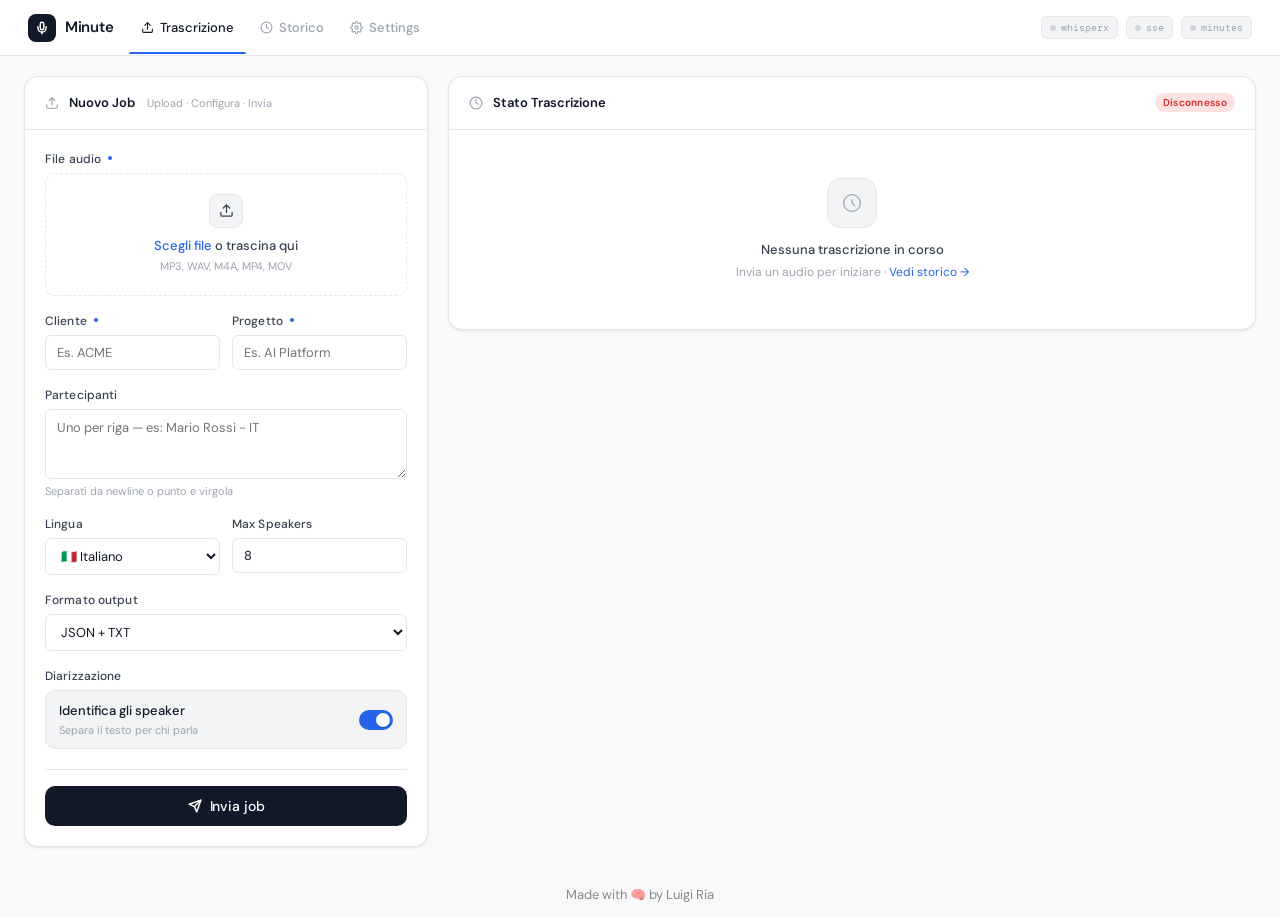
==== commit dbab44a4: "Aggiunto footer in index.html" ====
--- a/webform/index.html
+++ b/webform/index.html
@@ -194,7 +194,9 @@
     </div>
   </main>
 
+  <footer style="text-align:center;padding:18px 0 12px;font-size:13px;color:#888;">Made with 🧠 by Luigi Ria</footer>
 </div>
+
 <script>
   const API_BASE     = "http://localhost:9200";
   const N8N_INGEST   = "http://localhost:5678/webhook/minute/ingest";
@@ -373,4 +375,5 @@
   }
 </script>
 </body>
+
 </html>
--- a/webform/style.css
+++ b/webform/style.css
@@ -2,618 +2,617 @@
    style.css — Ghost in the Meeting — shared stylesheet
    ============================================================ */
 
-*, *::before, *::after { box-sizing: border-box; margin: 0; padding: 0; }
+   *, *::before, *::after { box-sizing: border-box; margin: 0; padding: 0; }
 
-:root {
-  --bg:            #f8f9fb;
-  --surface:       #ffffff;
-  --surface-2:     #f3f4f6;
-  --border:        #e5e7eb;
-  --border-hover:  #d1d5db;
-  --text-primary:  #111827;
-  --text-secondary:#374151;
-  --text-muted:    #9ca3af;
-  --accent:        #2563eb;
-  --accent-light:  #eff6ff;
-  --success:       #16a34a;
-  --success-light: #dcfce7;
-  --warning:       #d97706;
-  --warning-light: #fef3c7;
-  --error:         #dc2626;
-  --error-light:   #fee2e2;
-  --purple:        #7c3aed;
-  --purple-light:  #f5f3ff;
-  --purple-border: #ddd6fe;
-  --radius:        10px;
-  --radius-sm:     6px;
-  --radius-lg:     14px;
-  --shadow-sm:     0 1px 3px rgba(0,0,0,.06), 0 1px 2px rgba(0,0,0,.04);
-  --shadow-md:     0 4px 16px rgba(0,0,0,.08), 0 1px 4px rgba(0,0,0,.04);
-  --shadow-lg:     0 20px 60px rgba(0,0,0,.18);
-}
-
-html, body { height: 100%; }
-body {
-  font-family: 'DM Sans', sans-serif;
-  background: var(--bg);
-  color: var(--text-primary);
-  font-size: 14px;
-  line-height: 1.5;
-}
-
-/* ── Shell ── */
-.app-shell { display: flex; flex-direction: column; min-height: 100vh; }
-
-/* ── Header ── */
-header {
-  background: var(--surface);
-  border-bottom: 1px solid var(--border);
-  display: flex;
-  align-items: center;
-  padding: 0 28px;
-  gap: 0;
-  height: 56px;
-  position: sticky; top: 0; z-index: 10; flex-shrink: 0;
-}
-
-.logo {
-  display: flex; align-items: center; gap: 9px;
-  font-weight: 600; font-size: 15px; letter-spacing: -0.02em;
-  color: var(--text-primary); text-decoration: none;
-  margin-right: 16px; flex-shrink: 0;
-}
-.logo-icon {
-  width: 28px; height: 28px; background: var(--text-primary);
-  border-radius: 8px; display: grid; place-items: center;
-}
-.logo-icon svg { color: white; }
-
-/* ── Top Nav ── */
-.top-nav {
-  display: flex; align-items: center; gap: 2px; flex: 1;
-}
-.nav-link {
-  display: inline-flex; align-items: center; gap: 6px;
-  padding: 6px 12px; font-size: 13px; font-weight: 500;
-  color: var(--text-muted); text-decoration: none;
-  border-radius: var(--radius-sm); transition: all 0.15s;
-  position: relative;
-}
-.nav-link:hover { color: var(--text-primary); background: var(--surface-2); }
-.nav-link.active { color: var(--text-primary); }
-.nav-link.active::after {
-  content: ''; position: absolute; bottom: -11px; left: 0; right: 0;
-  height: 2px; background: var(--accent); border-radius: 2px 2px 0 0;
-}
-
-.header-stack { margin-left: auto; display: flex; align-items: center; gap: 8px; }
-.stack-pill {
-  font-family: 'DM Mono', monospace; font-size: 10px; color: var(--text-muted);
-  background: var(--surface-2); border: 1px solid var(--border);
-  padding: 3px 8px; border-radius: var(--radius-sm);
-  display: flex; align-items: center; gap: 5px;
-}
-.dot { width: 6px; height: 6px; border-radius: 50%; background: var(--border-hover); flex-shrink: 0; }
-.dot.live { background: var(--success); box-shadow: 0 0 0 2px var(--success-light); }
-
-/* ── Page header (inner pages) ── */
-.page-header { padding: 24px 28px 0; max-width: 1200px; margin: 0 auto; width: 100%; }
-.page-back {
-  display: inline-flex; align-items: center; gap: 6px;
-  font-size: 12px; color: var(--text-muted); text-decoration: none;
-  padding: 5px 0; transition: color 0.15s; margin-bottom: 8px;
-}
-.page-back:hover { color: var(--text-primary); }
-.page-title { font-size: 18px; font-weight: 600; letter-spacing: -0.02em; }
-.page-subtitle { font-size: 13px; color: var(--text-muted); margin-top: 2px; }
-.page-job-pill {
-  display: inline-flex; align-items: center; gap: 6px;
-  font-family: 'DM Mono', monospace; font-size: 11px;
-  color: var(--text-secondary); background: var(--surface-2);
-  border: 1px solid var(--border); padding: 4px 10px;
-  border-radius: 20px; margin-top: 8px;
-}
-
-/* ── Main layouts ── */
-main {
-  display: grid; grid-template-columns: 460px 1fr;
-  gap: 24px; padding: 28px;
-  max-width: 1200px; width: 100%; margin: 0 auto;
-  align-items: start; flex: 1;
-}
-main.full-width { grid-template-columns: 1fr; }
-main.page-main {
-  display: flex; flex-direction: column; gap: 20px;
-  padding: 20px 28px 28px; max-width: 1200px;
-  width: 100%; margin: 0 auto; flex: 1;
-}
-main.history-main {
-  display: grid; grid-template-columns: 1fr 420px;
-  gap: 24px; padding: 24px 28px 28px;
-  max-width: 1400px; width: 100%; margin: 0 auto;
-  align-items: start; flex: 1;
-}
-
-/* ── Panel ── */
-.panel {
-  background: var(--surface); border: 1px solid var(--border);
-  border-radius: var(--radius-lg); overflow: hidden;
-  box-shadow: var(--shadow-sm);
-}
-.panel-header {
-  padding: 16px 20px; border-bottom: 1px solid var(--border);
-  display: flex; align-items: center; gap: 10px;
-}
-.panel-title { font-size: 13px; font-weight: 600; color: var(--text-primary); }
-.panel-subtitle { font-size: 11px; color: var(--text-muted); margin-left: 2px; }
-.panel-body { padding: 20px; display: flex; flex-direction: column; gap: 16px; }
-.panel-2col { display: grid; grid-template-columns: 340px 1fr; gap: 0; }
-.panel-2col .panel-left { padding: 20px; border-right: 1px solid var(--border); display: flex; flex-direction: column; gap: 16px; }
-.panel-2col .panel-right { padding: 20px; display: flex; flex-direction: column; gap: 16px; }
-.panel-sticky { position: sticky; top: 72px; }
-
-/* ── Form elements ── */
-.field-group { display: flex; flex-direction: column; }
-.field-row { display: grid; grid-template-columns: 1fr 1fr; gap: 12px; }
-label {
-  display: block; font-size: 12px; font-weight: 500;
-  color: var(--text-secondary); margin-bottom: 5px; letter-spacing: 0.01em;
-}
-.req {
-  display: inline-block; width: 4px; height: 4px;
-  background: var(--accent); border-radius: 50%;
-  margin-left: 4px; vertical-align: middle; transform: translateY(-1px);
-}
-input[type=text], input[type=number], input[type=password], input[type=url],
-input[type=email], select, textarea {
-  width: 100%; padding: 8px 11px; background: var(--surface);
-  border: 1px solid var(--border); border-radius: var(--radius-sm);
-  font-family: 'DM Sans', sans-serif; font-size: 13px; color: var(--text-primary);
-  transition: border-color 0.15s, box-shadow 0.15s; outline: none;
-}
-input:focus, select:focus, textarea:focus {
-  border-color: var(--accent); box-shadow: 0 0 0 3px rgba(37,99,235,.1);
-}
-textarea { resize: vertical; min-height: 70px; line-height: 1.5; }
-.hint { font-size: 11px; color: var(--text-muted); margin-top: 4px; }
-
-/* Password input with eye toggle */
-.input-with-action { position: relative; display: flex; align-items: center; }
-.input-with-action input { padding-right: 38px; }
-.input-eye-btn {
-  position: absolute; right: 9px;
-  background: none; border: none; cursor: pointer;
-  color: var(--text-muted); padding: 4px;
-  border-radius: 4px; display: grid; place-items: center;
-  transition: color 0.15s;
-  line-height: 0;
-}
-.input-eye-btn:hover { color: var(--text-primary); }
-
-/* Settings section */
-.settings-section { padding: 20px; border-bottom: 1px solid var(--border); }
-.settings-section:last-child { border-bottom: none; }
-.settings-section-title {
-  font-size: 11px; font-weight: 700; color: var(--text-muted);
-  text-transform: uppercase; letter-spacing: 0.08em; margin-bottom: 14px;
-  display: flex; align-items: center; gap: 7px;
-}
-.settings-grid { display: flex; flex-direction: column; gap: 12px; }
-.settings-row { display: grid; grid-template-columns: 1fr 1fr; gap: 12px; }
-.settings-save-bar {
-  padding: 14px 20px; border-top: 1px solid var(--border);
-  display: flex; align-items: center; gap: 10px; background: var(--surface-2);
-}
-.save-feedback {
-  font-size: 12px; font-weight: 500;
-  display: inline-flex; align-items: center; gap: 6px;
-}
-.save-feedback.success { color: var(--success); }
-.save-feedback.error   { color: var(--error); }
-
-/* File drop */
-.file-drop {
-  position: relative; border: 1.5px dashed var(--border); border-radius: var(--radius);
-  padding: 20px 16px; text-align: center; cursor: pointer;
-  transition: all 0.15s; background: var(--surface);
-}
-.file-drop:hover, .file-drop.drag-over { border-color: var(--accent); background: var(--accent-light); }
-.file-drop input[type=file] { position: absolute; inset: 0; opacity: 0; cursor: pointer; width: 100%; height: 100%; }
-.file-drop-icon {
-  width: 34px; height: 34px; background: var(--surface-2); border: 1px solid var(--border);
-  border-radius: 9px; display: grid; place-items: center; margin: 0 auto 8px;
-}
-.file-drop-label { font-size: 13px; font-weight: 500; color: var(--text-secondary); }
-.file-drop-label span { color: var(--accent); }
-.file-drop-sub { font-size: 11px; color: var(--text-muted); margin-top: 3px; }
-.file-selected {
-  display: none; align-items: center; gap: 10px;
-  background: var(--accent-light); border: 1px solid #bfdbfe;
-  border-radius: var(--radius); padding: 9px 12px; margin-top: 8px;
-}
-.file-selected.visible { display: flex; }
-.file-selected-name {
-  font-family: 'DM Mono', monospace; font-size: 12px; color: var(--accent);
-  font-weight: 500; flex: 1; overflow: hidden; text-overflow: ellipsis; white-space: nowrap;
-}
-.file-remove {
-  background: none; border: none; cursor: pointer; color: var(--text-muted);
-  padding: 2px; border-radius: 4px; display: grid; place-items: center; flex-shrink: 0;
-}
-
-/* Toggle */
-.toggle-field {
-  display: flex; align-items: center; justify-content: space-between;
-  padding: 10px 13px; background: var(--surface-2); border: 1px solid var(--border);
-  border-radius: var(--radius); cursor: pointer;
-}
-.toggle-label { font-size: 13px; font-weight: 500; color: var(--text-primary); }
-.toggle-desc { font-size: 11px; color: var(--text-muted); margin-top: 1px; }
-.toggle-switch {
-  width: 34px; height: 20px; background: var(--border-hover);
-  border-radius: 20px; position: relative; transition: background 0.2s; flex-shrink: 0;
-}
-.toggle-switch::after {
-  content:''; position: absolute; left: 3px; top: 3px;
-  width: 14px; height: 14px; background: white; border-radius: 50%;
-  transition: transform 0.2s; box-shadow: 0 1px 2px rgba(0,0,0,.2);
-}
-.toggle-switch.on { background: var(--accent); }
-.toggle-switch.on::after { transform: translateX(14px); }
-
-/* Buttons */
-.btn-submit {
-  width: 100%; padding: 11px 20px; background: var(--text-primary);
-  color: white; border: none; border-radius: var(--radius);
-  font-family: 'DM Sans', sans-serif; font-size: 14px; font-weight: 500;
-  cursor: pointer; transition: all 0.15s;
-  display: flex; align-items: center; justify-content: center; gap: 8px;
-  letter-spacing: -0.01em;
-}
-.btn-submit:hover { background: #1f2937; transform: translateY(-1px); box-shadow: 0 4px 12px rgba(0,0,0,.15); }
-.btn-submit:disabled { opacity: 0.45; cursor: not-allowed; transform: none; box-shadow: none; }
-.btn-submit .spinner { display: none; width: 14px; height: 14px; border: 2px solid rgba(255,255,255,.3); border-top-color: white; border-radius: 50%; animation: spin 0.6s linear infinite; }
-.btn-submit.loading .spinner { display: block; }
-.btn-submit.loading .btn-icon, .btn-submit.loading .btn-text { opacity: 0.7; }
-
-.btn-secondary {
-  padding: 8px 16px; background: var(--surface); color: var(--text-secondary);
-  border: 1px solid var(--border); border-radius: var(--radius);
-  font-family: 'DM Sans', sans-serif; font-size: 13px; font-weight: 500;
-  cursor: pointer; transition: all 0.15s;
-  display: inline-flex; align-items: center; gap: 7px;
-}
-.btn-secondary:hover { background: var(--surface-2); border-color: var(--border-hover); }
-
-.btn-accent {
-  padding: 9px 18px; background: var(--accent); color: white;
-  border: none; border-radius: var(--radius);
-  font-family: 'DM Sans', sans-serif; font-size: 13px; font-weight: 500;
-  cursor: pointer; transition: all 0.15s;
-  display: inline-flex; align-items: center; gap: 7px;
-}
-.btn-accent:hover { background: #1d4ed8; transform: translateY(-1px); box-shadow: 0 4px 12px rgba(37,99,235,.3); }
-.btn-accent:disabled { opacity: 0.45; cursor: not-allowed; transform: none; box-shadow: none; }
-
-.btn-action {
-  display: inline-flex; align-items: center; gap: 6px;
-  padding: 6px 12px; font-size: 12px; font-weight: 500;
-  color: var(--text-secondary); background: var(--surface-2);
-  border: 1px solid var(--border); border-radius: var(--radius-sm);
-  cursor: pointer; text-decoration: none; transition: all 0.12s;
-  font-family: 'DM Sans', sans-serif;
-}
-.btn-action:hover { background: var(--surface); border-color: var(--border-hover); color: var(--text-primary); }
-.btn-action svg { flex-shrink: 0; }
-
-.btn-stop {
-  display: inline-flex; align-items: center; gap: 6px;
-  padding: 6px 13px; background: var(--error-light); color: var(--error);
-  border: 1px solid #fecaca; border-radius: var(--radius-sm);
-  font-family: 'DM Sans', sans-serif; font-size: 12px; font-weight: 600;
-  cursor: pointer; transition: all 0.15s; margin-top: 12px;
-}
-.btn-stop:hover:not(:disabled) { background: #fecaca; }
-.btn-stop:disabled { opacity: 0.45; cursor: not-allowed; }
-
-.btn-resume {
-  display: inline-flex; align-items: center; gap: 6px;
-  padding: 5px 12px; background: var(--purple-light); color: var(--purple);
-  border: 1px solid var(--purple-border); border-radius: var(--radius-sm);
-  font-family: 'DM Sans', sans-serif; font-size: 12px; font-weight: 600;
-  cursor: pointer; transition: all 0.15s;
-}
-.btn-resume:hover:not(:disabled) { background: #ede9fe; }
-.btn-resume:disabled { opacity: 0.45; cursor: not-allowed; }
-
-.btn-delete {
-  display: inline-flex; align-items: center; gap: 6px;
-  padding: 5px 12px; background: var(--surface-2); color: var(--text-muted);
-  border: 1px solid var(--border); border-radius: var(--radius-sm);
-  font-family: 'DM Sans', sans-serif; font-size: 12px; font-weight: 500;
-  cursor: pointer; transition: all 0.15s;
-}
-.btn-delete:hover:not(:disabled) { background: var(--error-light); color: var(--error); border-color: #fecaca; }
-.btn-delete:disabled { opacity: 0.45; cursor: not-allowed; }
-
-/* Status badges */
-.status-badge {
-  display: inline-flex; align-items: center; gap: 5px;
-  padding: 3px 9px; border-radius: 20px;
-  font-size: 11px; font-weight: 600; letter-spacing: 0.03em; text-transform: uppercase;
-}
-.status-badge .dot { width: 5px; height: 5px; border-radius: 50%; flex-shrink: 0; }
-.status-badge.pending   { background: var(--warning-light); color: var(--warning); }
-.status-badge.pending   .dot { background: var(--warning); }
-.status-badge.working   { background: var(--accent-light);  color: var(--accent); }
-.status-badge.working   .dot { background: var(--accent); animation: pulse-dot 1s ease-in-out infinite; }
-.status-badge.completed { background: var(--success-light); color: var(--success); }
-.status-badge.completed .dot { background: var(--success); }
-.status-badge.failed    { background: var(--error-light);   color: var(--error); }
-.status-badge.failed    .dot { background: var(--error); }
-.status-badge.paused    { background: var(--purple-light);  color: var(--purple); }
-.status-badge.paused    .dot { background: var(--purple); }
-.status-badge.deleted   { background: var(--surface-2);     color: var(--text-muted); }
-.status-badge.deleted   .dot { background: var(--text-muted); }
-
-/* Stream badge */
-.stream-badge { font-size: 10px; font-weight: 600; padding: 2px 8px; border-radius: 20px; letter-spacing: 0.03em; }
-.stream-live       { background: var(--success-light); color: var(--success); }
-.stream-connecting { background: var(--warning-light); color: var(--warning); }
-.stream-idle       { background: var(--surface-2);     color: var(--text-muted); }
-.stream-error      { background: var(--error-light);   color: var(--error); }
-
-/* Status/current sections */
-.status-empty {
-  display: flex; flex-direction: column; align-items: center;
-  justify-content: center; padding: 48px 20px; text-align: center;
-}
-.status-empty-icon {
-  width: 50px; height: 50px; background: var(--surface-2); border: 1px solid var(--border);
-  border-radius: 14px; display: grid; place-items: center; margin-bottom: 12px;
-}
-.status-empty-title { font-size: 13px; font-weight: 500; color: var(--text-secondary); margin-bottom: 4px; }
-.status-empty-sub   { font-size: 12px; color: var(--text-muted); }
-
-.current-section { padding: 16px 20px; }
-.section-header { display: flex; align-items: center; gap: 8px; margin-bottom: 14px; }
-.section-label-text { font-size: 10px; font-weight: 600; color: var(--text-muted); text-transform: uppercase; letter-spacing: 0.07em; }
-.badge-new { background: var(--accent); color: white; font-size: 9px; font-weight: 700; padding: 1px 7px; border-radius: 20px; letter-spacing: 0.05em; animation: pulse-badge 1.5s ease-in-out infinite; }
-.job-title { font-size: 13px; font-weight: 600; color: var(--text-primary); line-height: 1.4; margin-bottom: 8px; }
-.current-dates { display: flex; gap: 20px; margin: 12px 0 0; }
-.date-item { display: flex; flex-direction: column; gap: 2px; }
-.date-label { font-size: 10px; font-weight: 600; color: var(--text-muted); text-transform: uppercase; letter-spacing: 0.05em; }
-.date-value { font-family: 'DM Mono', monospace; font-size: 11px; color: var(--text-secondary); }
-
-.progress-section { padding: 14px 20px; border-top: 1px solid var(--border); }
-.progress-header { display: flex; align-items: center; justify-content: space-between; margin-bottom: 10px; }
-.progress-label { font-size: 10px; font-weight: 600; color: var(--text-muted); text-transform: uppercase; letter-spacing: 0.07em; }
-.step-chip { font-family: 'DM Mono', monospace; font-size: 10px; color: var(--text-muted); background: var(--surface-2); border: 1px solid var(--border); padding: 2px 7px; border-radius: 4px; }
-.progress-track { height: 5px; background: var(--surface-2); border-radius: 99px; overflow: hidden; }
-.progress-fill { height: 100%; background: var(--accent); border-radius: 99px; transition: width 0.6s ease; }
-.progress-fill.indeterminate { width: 40%; animation: indeterminate 1.4s ease-in-out infinite; }
-.progress-fill.paused-bar { background: var(--purple) !important; }
-
-.pipeline-section { padding: 14px 20px; border-top: 1px solid var(--border); }
-.section-label { font-size: 10px; font-weight: 600; color: var(--text-muted); text-transform: uppercase; letter-spacing: 0.07em; margin-bottom: 10px; }
-.steps-list { display: flex; flex-direction: column; gap: 1px; }
-.step-item { display: flex; align-items: center; gap: 11px; padding: 7px 9px; border-radius: var(--radius-sm); transition: background 0.1s; }
-.step-item.active { background: var(--accent-light); }
-.step-item.pending { opacity: 0.35; }
-.step-icon { width: 18px; height: 18px; border-radius: 50%; display: grid; place-items: center; flex-shrink: 0; }
-.done-i   { background: var(--success-light); }
-.active-i { background: var(--accent-light); animation: pulse-icon 1.2s ease-in-out infinite; }
-.pending-i { background: var(--surface-2); }
-.step-name { font-size: 12px; font-weight: 500; color: var(--text-secondary); }
-.step-item.active .step-name { color: var(--accent); font-weight: 600; }
-
-/* Paused warning */
-.paused-warning {
-  display: flex; align-items: flex-start; gap: 9px;
-  background: var(--purple-light); border: 1px solid var(--purple-border);
-  border-radius: var(--radius); padding: 11px 13px;
-}
-.paused-warning-text { font-size: 12px; color: #5b21b6; line-height: 1.5; }
-.paused-warning-text strong { display: block; font-weight: 600; margin-bottom: 2px; }
-
-/* History (shared between index active list + history page) */
-.history-section { padding: 0 20px 16px; border-top: 1px solid var(--border); }
-.history-header { padding: 14px 0 10px; }
-.hist-row { border-radius: var(--radius); border: 1px solid transparent; overflow: hidden; margin-bottom: 4px; transition: border-color 0.12s; }
-.hist-row.open { border-color: var(--border); }
-.hist-row-header { display: flex; align-items: center; gap: 10px; padding: 10px 12px; border-radius: var(--radius); transition: background 0.12s; }
-.hist-row-header:hover, .hist-row.open .hist-row-header { background: var(--surface-2); }
-.hist-row.active-job { border-color: var(--accent); }
-.hist-row.active-job .hist-row-header { background: var(--accent-light); }
-.hist-row-info { flex: 1; min-width: 0; }
-.hist-row-name { font-size: 12px; font-weight: 500; display: block; white-space: nowrap; overflow: hidden; text-overflow: ellipsis; }
-.hist-chevron { color: var(--text-muted); transition: transform 0.2s; flex-shrink: 0; }
-.hist-row.open .hist-chevron { transform: rotate(90deg); }
-.hist-accordion { display: none; padding: 4px 12px 12px; }
-.hist-row.open .hist-accordion { display: block; }
-.hist-meta { display: flex; flex-direction: column; gap: 5px; margin-bottom: 10px; }
-.hist-meta-row { display: flex; align-items: center; gap: 8px; }
-.hist-meta-label { font-size: 10px; font-weight: 600; color: var(--text-muted); text-transform: uppercase; letter-spacing: 0.05em; min-width: 72px; }
-.hist-meta-value { font-family: 'DM Mono', monospace; font-size: 11px; color: var(--text-secondary); }
-
-/* Result links */
-.result-link {
-  display: flex; align-items: center; gap: 10px;
-  padding: 10px 13px; border: 1px solid var(--border); border-radius: var(--radius);
-  text-decoration: none; color: var(--text-primary); transition: all 0.15s;
-  margin-bottom: 8px; background: var(--surface);
-}
-.result-link:last-child { margin-bottom: 0; }
-.result-link:hover { border-color: var(--accent); background: var(--accent-light); }
-.result-icon { width: 30px; height: 30px; border-radius: 8px; display: grid; place-items: center; flex-shrink: 0; }
-.result-icon.json { background: #fff7ed; }
-.result-icon.txt  { background: #f0fdf4; }
-.result-icon.md   { background: var(--accent-light); }
-.result-name { font-size: 12px; font-weight: 600; color: var(--text-primary); }
-.result-meta { font-size: 11px; color: var(--text-muted); margin-top: 1px; }
-
-/* File stack (history): lista file per trascrizione */
-.file-stack { margin: 12px 0; }
-.file-stack-title { font-size: 10px; font-weight: 600; color: var(--text-muted); text-transform: uppercase; letter-spacing: 0.07em; margin-bottom: 8px; }
-.file-stack-row {
-  display: flex; align-items: center; gap: 10px;
-  padding: 8px 12px; border: 1px solid var(--border); border-radius: var(--radius-sm);
-  margin-bottom: 6px; background: var(--surface); transition: border-color 0.12s;
-}
-.file-stack-row:last-child { margin-bottom: 0; }
-.file-stack-row:hover { border-color: var(--border-hover); }
-.file-stack-icon { width: 28px; height: 28px; border-radius: 6px; display: grid; place-items: center; flex-shrink: 0; }
-.file-stack-icon.json { background: #fff7ed; }
-.file-stack-icon.txt  { background: #f0fdf4; }
-.file-stack-icon.md   { background: var(--purple-light); }
-.file-stack-icon.audio { background: var(--surface-2); }
-.file-stack-name { font-size: 12px; font-weight: 500; color: var(--text-primary); flex: 1; min-width: 0; overflow: hidden; text-overflow: ellipsis; white-space: nowrap; }
-.file-stack-actions { display: flex; gap: 6px; flex-shrink: 0; }
-.file-stack-actions .btn-action { padding: 4px 10px; font-size: 11px; }
-
-/* Error / info boxes */
-.error-box { background: var(--error-light); border: 1px solid #fecaca; border-radius: var(--radius); padding: 14px 16px; }
-.error-title { font-size: 12px; font-weight: 600; color: var(--error); margin-bottom: 4px; }
-.error-msg { font-family: 'DM Mono', monospace; font-size: 11px; color: #b91c1c; line-height: 1.5; }
-.info-box { background: var(--accent-light); border: 1px solid #bfdbfe; border-radius: var(--radius); padding: 12px 14px; display: flex; gap: 10px; }
-.info-box-text { font-size: 12px; color: #1e40af; line-height: 1.5; }
-
-/* Misc badges */
-.header-badge { font-size: 11px; font-weight: 500; padding: 2px 8px; background: var(--accent-light); color: var(--accent); border-radius: 20px; letter-spacing: 0.01em; }
-.badge-soon { font-size: 9px; font-weight: 700; padding: 1px 6px; border-radius: 3px; background: var(--warning-light); color: var(--warning); letter-spacing: 0.05em; text-transform: uppercase; }
-
-/* Markdown preview */
-.md-preview { font-size: 13px; line-height: 1.7; color: var(--text-secondary); }
-.md-preview h1 { font-size: 16px; font-weight: 600; color: var(--text-primary); margin: 0 0 12px; }
-.md-preview h2 { font-size: 14px; font-weight: 600; color: var(--text-primary); margin: 16px 0 6px; border-bottom: 1px solid var(--border); padding-bottom: 4px; }
-.md-preview h3 { font-size: 13px; font-weight: 600; color: var(--text-primary); margin: 12px 0 4px; }
-.md-preview h4 { font-size: 12px; font-weight: 600; color: var(--text-secondary); margin: 10px 0 4px; }
-.md-preview p  { margin: 0 0 8px; }
-.md-preview table { width: 100%; border-collapse: collapse; margin: 8px 0; font-size: 12px; }
-.md-preview th { background: var(--surface-2); padding: 6px 10px; text-align: left; font-weight: 600; border: 1px solid var(--border); }
-.md-preview td { padding: 6px 10px; border: 1px solid var(--border); }
-.md-preview ul, .md-preview ol { padding-left: 18px; margin: 0 0 8px; }
-.md-preview li { margin: 2px 0; }
-.md-preview hr { border: none; border-top: 1px solid var(--border); margin: 12px 0; }
-.md-preview strong { font-weight: 600; color: var(--text-primary); }
-.md-preview em { font-style: italic; }
-.md-preview blockquote { border-left: 3px solid var(--border); padding-left: 12px; color: var(--text-muted); margin: 8px 0; }
-.md-preview code { font-family: 'DM Mono', monospace; font-size: 11px; background: var(--surface-2); padding: 1px 5px; border-radius: 3px; }
-.md-preview pre { background: var(--surface-2); border: 1px solid var(--border); border-radius: var(--radius-sm); padding: 10px 12px; overflow-x: auto; margin: 8px 0; }
-.md-preview pre code { background: none; padding: 0; }
-
-/* Viewer panel (history) */
-.viewer-empty {
-  display: flex; flex-direction: column; align-items: center;
-  justify-content: center; gap: 10px; padding: 60px 20px; text-align: center;
-}
-.viewer-empty-icon {
-  width: 44px; height: 44px; background: var(--surface-2); border: 1px solid var(--border);
-  border-radius: 12px; display: grid; place-items: center;
-}
-.viewer-empty-text { font-size: 13px; color: var(--text-muted); }
-.viewer-tabs { display: flex; border-bottom: 1px solid var(--border); padding: 0 16px; gap: 2px; }
-.viewer-tab {
-  padding: 10px 14px; font-size: 12px; font-weight: 500; color: var(--text-muted);
-  cursor: pointer; border-bottom: 2px solid transparent; margin-bottom: -1px;
-  transition: color 0.15s; display: inline-flex; align-items: center; gap: 6px;
-}
-.viewer-tab:hover { color: var(--text-primary); }
-.viewer-tab.active { color: var(--accent); border-bottom-color: var(--accent); }
-.viewer-body { padding: 16px; overflow-y: auto; max-height: calc(100vh - 220px); min-height: 300px; }
-.viewer-plain { font-family: 'DM Mono', monospace; font-size: 12px; line-height: 1.7; color: var(--text-secondary); white-space: pre-wrap; word-break: break-word; }
-.viewer-actions {
-  padding: 10px 16px; border-top: 1px solid var(--border);
-  display: flex; align-items: center; gap: 8px; background: var(--surface-2);
-}
-.viewer-title {
-  font-size: 12px; font-weight: 600; color: var(--text-primary);
-  flex: 1; white-space: nowrap; overflow: hidden; text-overflow: ellipsis;
-}
-
-/* Transcript viewer */
-.transcript-block { border: 1px solid var(--border); border-radius: var(--radius); overflow: hidden; }
-.transcript-body { padding: 16px; max-height: 400px; overflow-y: auto; font-size: 12px; line-height: 1.8; color: var(--text-secondary); }
-.transcript-speaker { display: inline-flex; align-items: center; gap: 6px; font-family: 'DM Mono', monospace; font-size: 10px; font-weight: 600; color: var(--accent); background: var(--accent-light); border: 1px solid #bfdbfe; padding: 2px 8px; border-radius: 4px; margin: 10px 0 4px; }
-.transcript-time { color: var(--text-muted); font-weight: 400; }
-.transcript-text { display: block; padding: 2px 0 4px; color: var(--text-secondary); }
-
-/* Speaker cards */
-.speaker-card { border: 1px solid var(--border); border-radius: var(--radius); padding: 14px 16px; background: var(--surface); transition: border-color 0.15s; }
-.speaker-card:hover { border-color: var(--border-hover); }
-.speaker-card-header { display: flex; align-items: center; gap: 10px; margin-bottom: 10px; }
-.speaker-avatar { width: 32px; height: 32px; border-radius: 50%; background: var(--surface-2); border: 1px solid var(--border); display: grid; place-items: center; font-family: 'DM Mono', monospace; font-size: 10px; font-weight: 600; color: var(--text-muted); flex-shrink: 0; }
-.speaker-id { font-family: 'DM Mono', monospace; font-size: 12px; font-weight: 600; color: var(--text-primary); }
-.speaker-stats { font-size: 11px; color: var(--text-muted); margin-top: 1px; }
-.speaker-card-mapped .speaker-avatar { background: var(--accent-light); border-color: #bfdbfe; color: var(--accent); }
-.suggestions-list { display: flex; flex-wrap: wrap; gap: 5px; margin-top: 6px; }
-.suggestion-pill { font-size: 11px; padding: 2px 9px; background: var(--surface-2); border: 1px solid var(--border); border-radius: 20px; cursor: pointer; transition: all 0.12s; color: var(--text-secondary); }
-.suggestion-pill:hover { background: var(--accent-light); border-color: var(--accent); color: var(--accent); }
-
-/* Model selector */
-.model-card { border: 1px solid var(--border); border-radius: var(--radius); padding: 12px 14px; cursor: pointer; transition: all 0.15s; display: flex; align-items: center; gap: 12px; }
-.model-card:hover { border-color: var(--border-hover); }
-.model-card.selected { border-color: var(--accent); background: var(--accent-light); }
-.model-radio { width: 16px; height: 16px; border-radius: 50%; border: 2px solid var(--border); display: grid; place-items: center; flex-shrink: 0; transition: all 0.15s; }
-.model-card.selected .model-radio { border-color: var(--accent); background: var(--accent); }
-.model-card.selected .model-radio::after { content:''; width: 6px; height: 6px; border-radius: 50%; background: white; }
-.model-name { font-size: 13px; font-weight: 500; color: var(--text-primary); font-family: 'DM Mono', monospace; }
-.model-size { font-size: 11px; color: var(--text-muted); margin-top: 1px; }
-
-/* Generation status */
-.gen-status { display: flex; flex-direction: column; gap: 10px; align-items: center; justify-content: center; padding: 40px 20px; text-align: center; }
-.gen-spinner { width: 32px; height: 32px; border: 3px solid var(--border); border-top-color: var(--accent); border-radius: 50%; animation: spin 0.8s linear infinite; }
-.gen-status-text { font-size: 13px; font-weight: 500; color: var(--text-secondary); }
-.gen-status-sub { font-size: 12px; color: var(--text-muted); }
-
-/* Delete modal */
-.del-overlay {
-  position: fixed; inset: 0; z-index: 200;
-  background: rgba(0,0,0,.35); backdrop-filter: blur(2px);
-  display: flex; align-items: center; justify-content: center;
-  animation: fadeIn .15s ease;
-}
-.del-modal {
-  background: var(--surface); border: 1px solid var(--border);
-  border-radius: var(--radius-lg); box-shadow: var(--shadow-lg);
-  width: 100%; max-width: 400px; margin: 16px;
-  animation: slideUp .18s ease;
-}
-.del-modal-header { padding: 18px 20px 14px; border-bottom: 1px solid var(--border); display: flex; align-items: flex-start; justify-content: space-between; gap: 12px; }
-.del-modal-title { font-size: 14px; font-weight: 600; color: var(--text-primary); }
-.del-modal-sub   { font-size: 12px; color: var(--text-muted); margin-top: 2px; }
-.del-modal-close { background: none; border: none; cursor: pointer; color: var(--text-muted); padding: 2px; border-radius: 4px; flex-shrink: 0; margin-top: -2px; }
-.del-modal-close:hover { color: var(--text-primary); background: var(--surface-2); }
-.del-modal-body  { padding: 14px 20px; display: flex; flex-direction: column; gap: 6px; }
-.del-opt { display: flex; align-items: flex-start; gap: 12px; padding: 11px 13px; border: 1px solid var(--border); border-radius: var(--radius); cursor: pointer; transition: all .12s; background: var(--surface); text-align: left; width: 100%; font-family: 'DM Sans', sans-serif; }
-.del-opt:hover { border-color: #fca5a5; background: #fff5f5; }
-.del-opt-icon  { width: 30px; height: 30px; border-radius: 8px; background: var(--error-light); display: grid; place-items: center; flex-shrink: 0; margin-top: 1px; }
-.del-opt-label { font-size: 13px; font-weight: 600; color: var(--text-primary); }
-.del-opt-desc  { font-size: 11px; color: var(--text-muted); margin-top: 2px; line-height: 1.4; }
-.del-opt.danger .del-opt-icon  { background: #fee2e2; }
-.del-opt.danger .del-opt-label { color: var(--error); }
-.del-opt.danger:hover { border-color: var(--error); background: #fff1f1; }
-.del-modal-footer { padding: 12px 20px; border-top: 1px solid var(--border); display: flex; justify-content: flex-end; }
-.del-cancel { background: none; border: 1px solid var(--border); border-radius: var(--radius-sm); padding: 6px 14px; font-size: 12px; font-weight: 500; color: var(--text-secondary); cursor: pointer; font-family: 'DM Sans', sans-serif; transition: all .12s; }
-.del-cancel:hover { background: var(--surface-2); }
-.del-modal-status { padding: 16px 20px; font-size: 12px; color: var(--text-muted); text-align: center; }
-
-/* Animations */
-@keyframes spin { to { transform: rotate(360deg); } }
-@keyframes indeterminate { 0%{transform:translateX(-100%)} 100%{transform:translateX(350%)} }
-@keyframes pulse-badge { 0%,100%{opacity:1} 50%{opacity:0.55} }
-@keyframes pulse-dot { 0%,100%{opacity:1} 50%{opacity:0.4} }
-@keyframes pulse-icon { 0%,100%{box-shadow:0 0 0 0 rgba(37,99,235,.3)} 50%{box-shadow:0 0 0 4px rgba(37,99,235,.1)} }
-@keyframes fadeIn { from{opacity:0} to{opacity:1} }
-@keyframes slideUp { from{transform:translateY(10px);opacity:0} to{transform:translateY(0);opacity:1} }
-
-@media (max-width: 1000px) {
-  main.history-main { grid-template-columns: 1fr; }
-}
-@media (max-width: 900px) {
-  main { grid-template-columns: 1fr; padding: 16px; }
-  main.history-main { padding: 16px; }
-  .panel-2col { grid-template-columns: 1fr; }
-  .panel-2col .panel-left { border-right: none; border-bottom: 1px solid var(--border); }
-  .top-nav .nav-link span { display: none; }
-}
+   :root {
+     --bg:            #f8f9fb;
+     --surface:       #ffffff;
+     --surface-2:     #f3f4f6;
+     --border:        #e5e7eb;
+     --border-hover:  #d1d5db;
+     --text-primary:  #111827;
+     --text-secondary:#374151;
+     --text-muted:    #9ca3af;
+     --accent:        #2563eb;
+     --accent-light:  #eff6ff;
+     --success:       #16a34a;
+     --success-light: #dcfce7;
+     --warning:       #d97706;
+     --warning-light: #fef3c7;
+     --error:         #dc2626;
+     --error-light:   #fee2e2;
+     --purple:        #7c3aed;
+     --purple-light:  #f5f3ff;
+     --purple-border: #ddd6fe;
+     --radius:        10px;
+     --radius-sm:     6px;
+     --radius-lg:     14px;
+     --shadow-sm:     0 1px 3px rgba(0,0,0,.06), 0 1px 2px rgba(0,0,0,.04);
+     --shadow-md:     0 4px 16px rgba(0,0,0,.08), 0 1px 4px rgba(0,0,0,.04);
+     --shadow-lg:     0 20px 60px rgba(0,0,0,.18);
+   }
+   
+   html, body { height: 100%; }
+   body {
+     font-family: 'DM Sans', sans-serif;
+     background: var(--bg);
+     color: var(--text-primary);
+     font-size: 14px;
+     line-height: 1.5;
+   }
+   
+   /* ── Shell ── */
+   .app-shell { display: flex; flex-direction: column; min-height: 100vh; }
+   
+   /* ── Header ── */
+   header {
+     background: var(--surface);
+     border-bottom: 1px solid var(--border);
+     display: flex;
+     align-items: center;
+     padding: 0 28px;
+     gap: 0;
+     height: 56px;
+     position: sticky; top: 0; z-index: 10; flex-shrink: 0;
+   }
+   
+   .logo {
+     display: flex; align-items: center; gap: 9px;
+     font-weight: 600; font-size: 15px; letter-spacing: -0.02em;
+     color: var(--text-primary); text-decoration: none;
+     margin-right: 16px; flex-shrink: 0;
+   }
+   .logo-icon {
+     width: 28px; height: 28px; background: var(--text-primary);
+     border-radius: 8px; display: grid; place-items: center;
+   }
+   .logo-icon svg { color: white; }
+   
+   /* ── Top Nav ── */
+   .top-nav {
+     display: flex; align-items: center; gap: 2px; flex: 1;
+   }
+   .nav-link {
+     display: inline-flex; align-items: center; gap: 6px;
+     padding: 6px 12px; font-size: 13px; font-weight: 500;
+     color: var(--text-muted); text-decoration: none;
+     border-radius: var(--radius-sm); transition: all 0.15s;
+     position: relative;
+   }
+   .nav-link:hover { color: var(--text-primary); background: var(--surface-2); }
+   .nav-link.active { color: var(--text-primary); }
+   .nav-link.active::after {
+     content: ''; position: absolute; bottom: -11px; left: 0; right: 0;
+     height: 2px; background: var(--accent); border-radius: 2px 2px 0 0;
+   }
+   
+   .header-stack { margin-left: auto; display: flex; align-items: center; gap: 8px; }
+   .stack-pill {
+     font-family: 'DM Mono', monospace; font-size: 10px; color: var(--text-muted);
+     background: var(--surface-2); border: 1px solid var(--border);
+     padding: 3px 8px; border-radius: var(--radius-sm);
+     display: flex; align-items: center; gap: 5px;
+   }
+   .dot { width: 6px; height: 6px; border-radius: 50%; background: var(--border-hover); flex-shrink: 0; }
+   .dot.live { background: var(--success); box-shadow: 0 0 0 2px var(--success-light); }
+   
+   /* ── Page header (inner pages) ── */
+   .page-header { padding: 20px 24px 0; width: 100%; }
+   .page-back {
+     display: inline-flex; align-items: center; gap: 6px;
+     font-size: 12px; color: var(--text-muted); text-decoration: none;
+     padding: 5px 0; transition: color 0.15s; margin-bottom: 8px;
+   }
+   .page-back:hover { color: var(--text-primary); }
+   .page-title { font-size: 18px; font-weight: 600; letter-spacing: -0.02em; }
+   .page-subtitle { font-size: 13px; color: var(--text-muted); margin-top: 2px; }
+   .page-job-pill {
+     display: inline-flex; align-items: center; gap: 6px;
+     font-family: 'DM Mono', monospace; font-size: 11px;
+     color: var(--text-secondary); background: var(--surface-2);
+     border: 1px solid var(--border); padding: 4px 10px;
+     border-radius: 20px; margin-top: 8px;
+   }
+   
+   /* ── Main layouts ── */
+   main {
+     display: grid; grid-template-columns: 1fr 2fr;
+     gap: 20px; padding: 20px 24px;
+     width: 100%; align-items: start; flex: 1;
+   }
+   main.full-width { grid-template-columns: 1fr; }
+   main.page-main {
+     display: flex; flex-direction: column; gap: 20px;
+     padding: 20px 24px; width: 100%; flex: 1; max-width: 1000px;
+   }
+   main.history-main {
+     display: grid; grid-template-columns: 1fr 2fr;
+     gap: 20px; padding: 20px 24px;
+     width: 100%; align-items: start; flex: 1;
+   }
+   
+   /* ── Panel ── */
+   .panel {
+     background: var(--surface); border: 1px solid var(--border);
+     border-radius: var(--radius-lg); overflow: hidden;
+     box-shadow: var(--shadow-sm);
+   }
+   .panel-header {
+     padding: 16px 20px; border-bottom: 1px solid var(--border);
+     display: flex; align-items: center; gap: 10px;
+   }
+   .panel-title { font-size: 13px; font-weight: 600; color: var(--text-primary); }
+   .panel-subtitle { font-size: 11px; color: var(--text-muted); margin-left: 2px; }
+   .panel-body { padding: 20px; display: flex; flex-direction: column; gap: 16px; }
+   .panel-2col { display: grid; grid-template-columns: 340px 1fr; gap: 0; }
+   .panel-2col .panel-left { padding: 20px; border-right: 1px solid var(--border); display: flex; flex-direction: column; gap: 16px; }
+   .panel-2col .panel-right { padding: 20px; display: flex; flex-direction: column; gap: 16px; }
+   .panel-sticky { position: sticky; top: 72px; }
+   
+   /* ── Form elements ── */
+   .field-group { display: flex; flex-direction: column; }
+   .field-row { display: grid; grid-template-columns: 1fr 1fr; gap: 12px; }
+   label {
+     display: block; font-size: 12px; font-weight: 500;
+     color: var(--text-secondary); margin-bottom: 5px; letter-spacing: 0.01em;
+   }
+   .req {
+     display: inline-block; width: 4px; height: 4px;
+     background: var(--accent); border-radius: 50%;
+     margin-left: 4px; vertical-align: middle; transform: translateY(-1px);
+   }
+   input[type=text], input[type=number], input[type=password], input[type=url],
+   input[type=email], select, textarea {
+     width: 100%; padding: 8px 11px; background: var(--surface);
+     border: 1px solid var(--border); border-radius: var(--radius-sm);
+     font-family: 'DM Sans', sans-serif; font-size: 13px; color: var(--text-primary);
+     transition: border-color 0.15s, box-shadow 0.15s; outline: none;
+   }
+   input:focus, select:focus, textarea:focus {
+     border-color: var(--accent); box-shadow: 0 0 0 3px rgba(37,99,235,.1);
+   }
+   textarea { resize: vertical; min-height: 70px; line-height: 1.5; }
+   .hint { font-size: 11px; color: var(--text-muted); margin-top: 4px; }
+   
+   /* Password input with eye toggle */
+   .input-with-action { position: relative; display: flex; align-items: center; }
+   .input-with-action input { padding-right: 38px; }
+   .input-eye-btn {
+     position: absolute; right: 9px;
+     background: none; border: none; cursor: pointer;
+     color: var(--text-muted); padding: 4px;
+     border-radius: 4px; display: grid; place-items: center;
+     transition: color 0.15s;
+     line-height: 0;
+   }
+   .input-eye-btn:hover { color: var(--text-primary); }
+   
+   /* Settings section */
+   .settings-section { padding: 20px; border-bottom: 1px solid var(--border); }
+   .settings-section:last-child { border-bottom: none; }
+   .settings-section-title {
+     font-size: 11px; font-weight: 700; color: var(--text-muted);
+     text-transform: uppercase; letter-spacing: 0.08em; margin-bottom: 14px;
+     display: flex; align-items: center; gap: 7px;
+   }
+   .settings-grid { display: flex; flex-direction: column; gap: 12px; }
+   .settings-row { display: grid; grid-template-columns: 1fr 1fr; gap: 12px; }
+   .settings-save-bar {
+     padding: 14px 20px; border-top: 1px solid var(--border);
+     display: flex; align-items: center; gap: 10px; background: var(--surface-2);
+   }
+   .save-feedback {
+     font-size: 12px; font-weight: 500;
+     display: inline-flex; align-items: center; gap: 6px;
+   }
+   .save-feedback.success { color: var(--success); }
+   .save-feedback.error   { color: var(--error); }
+   
+   /* File drop */
+   .file-drop {
+     position: relative; border: 1.5px dashed var(--border); border-radius: var(--radius);
+     padding: 20px 16px; text-align: center; cursor: pointer;
+     transition: all 0.15s; background: var(--surface);
+   }
+   .file-drop:hover, .file-drop.drag-over { border-color: var(--accent); background: var(--accent-light); }
+   .file-drop input[type=file] { position: absolute; inset: 0; opacity: 0; cursor: pointer; width: 100%; height: 100%; }
+   .file-drop-icon {
+     width: 34px; height: 34px; background: var(--surface-2); border: 1px solid var(--border);
+     border-radius: 9px; display: grid; place-items: center; margin: 0 auto 8px;
+   }
+   .file-drop-label { font-size: 13px; font-weight: 500; color: var(--text-secondary); }
+   .file-drop-label span { color: var(--accent); }
+   .file-drop-sub { font-size: 11px; color: var(--text-muted); margin-top: 3px; }
+   .file-selected {
+     display: none; align-items: center; gap: 10px;
+     background: var(--accent-light); border: 1px solid #bfdbfe;
+     border-radius: var(--radius); padding: 9px 12px; margin-top: 8px;
+   }
+   .file-selected.visible { display: flex; }
+   .file-selected-name {
+     font-family: 'DM Mono', monospace; font-size: 12px; color: var(--accent);
+     font-weight: 500; flex: 1; overflow: hidden; text-overflow: ellipsis; white-space: nowrap;
+   }
+   .file-remove {
+     background: none; border: none; cursor: pointer; color: var(--text-muted);
+     padding: 2px; border-radius: 4px; display: grid; place-items: center; flex-shrink: 0;
+   }
+   
+   /* Toggle */
+   .toggle-field {
+     display: flex; align-items: center; justify-content: space-between;
+     padding: 10px 13px; background: var(--surface-2); border: 1px solid var(--border);
+     border-radius: var(--radius); cursor: pointer;
+   }
+   .toggle-label { font-size: 13px; font-weight: 500; color: var(--text-primary); }
+   .toggle-desc { font-size: 11px; color: var(--text-muted); margin-top: 1px; }
+   .toggle-switch {
+     width: 34px; height: 20px; background: var(--border-hover);
+     border-radius: 20px; position: relative; transition: background 0.2s; flex-shrink: 0;
+   }
+   .toggle-switch::after {
+     content:''; position: absolute; left: 3px; top: 3px;
+     width: 14px; height: 14px; background: white; border-radius: 50%;
+     transition: transform 0.2s; box-shadow: 0 1px 2px rgba(0,0,0,.2);
+   }
+   .toggle-switch.on { background: var(--accent); }
+   .toggle-switch.on::after { transform: translateX(14px); }
+   
+   /* Buttons */
+   .btn-submit {
+     width: 100%; padding: 11px 20px; background: var(--text-primary);
+     color: white; border: none; border-radius: var(--radius);
+     font-family: 'DM Sans', sans-serif; font-size: 14px; font-weight: 500;
+     cursor: pointer; transition: all 0.15s;
+     display: flex; align-items: center; justify-content: center; gap: 8px;
+     letter-spacing: -0.01em;
+   }
+   .btn-submit:hover { background: #1f2937; transform: translateY(-1px); box-shadow: 0 4px 12px rgba(0,0,0,.15); }
+   .btn-submit:disabled { opacity: 0.45; cursor: not-allowed; transform: none; box-shadow: none; }
+   .btn-submit .spinner { display: none; width: 14px; height: 14px; border: 2px solid rgba(255,255,255,.3); border-top-color: white; border-radius: 50%; animation: spin 0.6s linear infinite; }
+   .btn-submit.loading .spinner { display: block; }
+   .btn-submit.loading .btn-icon, .btn-submit.loading .btn-text { opacity: 0.7; }
+   
+   .btn-secondary {
+     padding: 8px 16px; background: var(--surface); color: var(--text-secondary);
+     border: 1px solid var(--border); border-radius: var(--radius);
+     font-family: 'DM Sans', sans-serif; font-size: 13px; font-weight: 500;
+     cursor: pointer; transition: all 0.15s;
+     display: inline-flex; align-items: center; gap: 7px;
+   }
+   .btn-secondary:hover { background: var(--surface-2); border-color: var(--border-hover); }
+   
+   .btn-accent {
+     padding: 9px 18px; background: var(--accent); color: white;
+     border: none; border-radius: var(--radius);
+     font-family: 'DM Sans', sans-serif; font-size: 13px; font-weight: 500;
+     cursor: pointer; transition: all 0.15s;
+     display: inline-flex; align-items: center; gap: 7px;
+   }
+   .btn-accent:hover { background: #1d4ed8; transform: translateY(-1px); box-shadow: 0 4px 12px rgba(37,99,235,.3); }
+   .btn-accent:disabled { opacity: 0.45; cursor: not-allowed; transform: none; box-shadow: none; }
+   
+   .btn-action {
+     display: inline-flex; align-items: center; gap: 6px;
+     padding: 6px 12px; font-size: 12px; font-weight: 500;
+     color: var(--text-secondary); background: var(--surface-2);
+     border: 1px solid var(--border); border-radius: var(--radius-sm);
+     cursor: pointer; text-decoration: none; transition: all 0.12s;
+     font-family: 'DM Sans', sans-serif;
+   }
+   .btn-action:hover { background: var(--surface); border-color: var(--border-hover); color: var(--text-primary); }
+   .btn-action svg { flex-shrink: 0; }
+   
+   .btn-stop {
+     display: inline-flex; align-items: center; gap: 6px;
+     padding: 6px 13px; background: var(--error-light); color: var(--error);
+     border: 1px solid #fecaca; border-radius: var(--radius-sm);
+     font-family: 'DM Sans', sans-serif; font-size: 12px; font-weight: 600;
+     cursor: pointer; transition: all 0.15s; margin-top: 12px;
+   }
+   .btn-stop:hover:not(:disabled) { background: #fecaca; }
+   .btn-stop:disabled { opacity: 0.45; cursor: not-allowed; }
+   
+   .btn-resume {
+     display: inline-flex; align-items: center; gap: 6px;
+     padding: 5px 12px; background: var(--purple-light); color: var(--purple);
+     border: 1px solid var(--purple-border); border-radius: var(--radius-sm);
+     font-family: 'DM Sans', sans-serif; font-size: 12px; font-weight: 600;
+     cursor: pointer; transition: all 0.15s;
+   }
+   .btn-resume:hover:not(:disabled) { background: #ede9fe; }
+   .btn-resume:disabled { opacity: 0.45; cursor: not-allowed; }
+   
+   .btn-delete {
+     display: inline-flex; align-items: center; gap: 6px;
+     padding: 5px 12px; background: var(--surface-2); color: var(--text-muted);
+     border: 1px solid var(--border); border-radius: var(--radius-sm);
+     font-family: 'DM Sans', sans-serif; font-size: 12px; font-weight: 500;
+     cursor: pointer; transition: all 0.15s;
+   }
+   .btn-delete:hover:not(:disabled) { background: var(--error-light); color: var(--error); border-color: #fecaca; }
+   .btn-delete:disabled { opacity: 0.45; cursor: not-allowed; }
+   
+   /* Status badges */
+   .status-badge {
+     display: inline-flex; align-items: center; gap: 5px;
+     padding: 3px 9px; border-radius: 20px;
+     font-size: 11px; font-weight: 600; letter-spacing: 0.03em; text-transform: uppercase;
+   }
+   .status-badge .dot { width: 5px; height: 5px; border-radius: 50%; flex-shrink: 0; }
+   .status-badge.pending   { background: var(--warning-light); color: var(--warning); }
+   .status-badge.pending   .dot { background: var(--warning); }
+   .status-badge.working   { background: var(--accent-light);  color: var(--accent); }
+   .status-badge.working   .dot { background: var(--accent); animation: pulse-dot 1s ease-in-out infinite; }
+   .status-badge.completed { background: var(--success-light); color: var(--success); }
+   .status-badge.completed .dot { background: var(--success); }
+   .status-badge.failed    { background: var(--error-light);   color: var(--error); }
+   .status-badge.failed    .dot { background: var(--error); }
+   .status-badge.paused    { background: var(--purple-light);  color: var(--purple); }
+   .status-badge.paused    .dot { background: var(--purple); }
+   .status-badge.deleted   { background: var(--surface-2);     color: var(--text-muted); }
+   .status-badge.deleted   .dot { background: var(--text-muted); }
+   
+   /* Stream badge */
+   .stream-badge { font-size: 10px; font-weight: 600; padding: 2px 8px; border-radius: 20px; letter-spacing: 0.03em; }
+   .stream-live       { background: var(--success-light); color: var(--success); }
+   .stream-connecting { background: var(--warning-light); color: var(--warning); }
+   .stream-idle       { background: var(--surface-2);     color: var(--text-muted); }
+   .stream-error      { background: var(--error-light);   color: var(--error); }
+   
+   /* Status/current sections */
+   .status-empty {
+     display: flex; flex-direction: column; align-items: center;
+     justify-content: center; padding: 48px 20px; text-align: center;
+   }
+   .status-empty-icon {
+     width: 50px; height: 50px; background: var(--surface-2); border: 1px solid var(--border);
+     border-radius: 14px; display: grid; place-items: center; margin-bottom: 12px;
+   }
+   .status-empty-title { font-size: 13px; font-weight: 500; color: var(--text-secondary); margin-bottom: 4px; }
+   .status-empty-sub   { font-size: 12px; color: var(--text-muted); }
+   
+   .current-section { padding: 16px 20px; }
+   .section-header { display: flex; align-items: center; gap: 8px; margin-bottom: 14px; }
+   .section-label-text { font-size: 10px; font-weight: 600; color: var(--text-muted); text-transform: uppercase; letter-spacing: 0.07em; }
+   .badge-new { background: var(--accent); color: white; font-size: 9px; font-weight: 700; padding: 1px 7px; border-radius: 20px; letter-spacing: 0.05em; animation: pulse-badge 1.5s ease-in-out infinite; }
+   .job-title { font-size: 13px; font-weight: 600; color: var(--text-primary); line-height: 1.4; margin-bottom: 8px; }
+   .current-dates { display: flex; gap: 20px; margin: 12px 0 0; }
+   .date-item { display: flex; flex-direction: column; gap: 2px; }
+   .date-label { font-size: 10px; font-weight: 600; color: var(--text-muted); text-transform: uppercase; letter-spacing: 0.05em; }
+   .date-value { font-family: 'DM Mono', monospace; font-size: 11px; color: var(--text-secondary); }
+   
+   .progress-section { padding: 14px 20px; border-top: 1px solid var(--border); }
+   .progress-header { display: flex; align-items: center; justify-content: space-between; margin-bottom: 10px; }
+   .progress-label { font-size: 10px; font-weight: 600; color: var(--text-muted); text-transform: uppercase; letter-spacing: 0.07em; }
+   .step-chip { font-family: 'DM Mono', monospace; font-size: 10px; color: var(--text-muted); background: var(--surface-2); border: 1px solid var(--border); padding: 2px 7px; border-radius: 4px; }
+   .progress-track { height: 5px; background: var(--surface-2); border-radius: 99px; overflow: hidden; }
+   .progress-fill { height: 100%; background: var(--accent); border-radius: 99px; transition: width 0.6s ease; }
+   .progress-fill.indeterminate { width: 40%; animation: indeterminate 1.4s ease-in-out infinite; }
+   .progress-fill.paused-bar { background: var(--purple) !important; }
+   
+   .pipeline-section { padding: 14px 20px; border-top: 1px solid var(--border); }
+   .section-label { font-size: 10px; font-weight: 600; color: var(--text-muted); text-transform: uppercase; letter-spacing: 0.07em; margin-bottom: 10px; }
+   .steps-list { display: flex; flex-direction: column; gap: 1px; }
+   .step-item { display: flex; align-items: center; gap: 11px; padding: 7px 9px; border-radius: var(--radius-sm); transition: background 0.1s; }
+   .step-item.active { background: var(--accent-light); }
+   .step-item.pending { opacity: 0.35; }
+   .step-icon { width: 18px; height: 18px; border-radius: 50%; display: grid; place-items: center; flex-shrink: 0; }
+   .done-i   { background: var(--success-light); }
+   .active-i { background: var(--accent-light); animation: pulse-icon 1.2s ease-in-out infinite; }
+   .pending-i { background: var(--surface-2); }
+   .step-name { font-size: 12px; font-weight: 500; color: var(--text-secondary); }
+   .step-item.active .step-name { color: var(--accent); font-weight: 600; }
+   
+   /* Paused warning */
+   .paused-warning {
+     display: flex; align-items: flex-start; gap: 9px;
+     background: var(--purple-light); border: 1px solid var(--purple-border);
+     border-radius: var(--radius); padding: 11px 13px;
+   }
+   .paused-warning-text { font-size: 12px; color: #5b21b6; line-height: 1.5; }
+   .paused-warning-text strong { display: block; font-weight: 600; margin-bottom: 2px; }
+   
+   /* History (shared between index active list + history page) */
+   .history-section { padding: 0 20px 16px; border-top: 1px solid var(--border); }
+   .history-header { padding: 14px 0 10px; }
+   .hist-row { border-radius: var(--radius); border: 1px solid transparent; overflow: hidden; margin-bottom: 4px; transition: border-color 0.12s; }
+   .hist-row.open { border-color: var(--border); }
+   .hist-row-header { display: flex; align-items: center; gap: 10px; padding: 10px 12px; border-radius: var(--radius); transition: background 0.12s; }
+   .hist-row-header:hover, .hist-row.open .hist-row-header { background: var(--surface-2); }
+   .hist-row.active-job { border-color: var(--accent); }
+   .hist-row.active-job .hist-row-header { background: var(--accent-light); }
+   .hist-row-info { flex: 1; min-width: 0; }
+   .hist-row-name { font-size: 12px; font-weight: 500; display: block; white-space: nowrap; overflow: hidden; text-overflow: ellipsis; }
+   .hist-chevron { color: var(--text-muted); transition: transform 0.2s; flex-shrink: 0; }
+   .hist-row.open .hist-chevron { transform: rotate(90deg); }
+   .hist-accordion { display: none; padding: 4px 12px 12px; }
+   .hist-row.open .hist-accordion { display: block; }
+   .hist-meta { display: flex; flex-direction: column; gap: 5px; margin-bottom: 10px; }
+   .hist-meta-row { display: flex; align-items: center; gap: 8px; }
+   .hist-meta-label { font-size: 10px; font-weight: 600; color: var(--text-muted); text-transform: uppercase; letter-spacing: 0.05em; min-width: 72px; }
+   .hist-meta-value { font-family: 'DM Mono', monospace; font-size: 11px; color: var(--text-secondary); }
+   
+   /* Result links */
+   .result-link {
+     display: flex; align-items: center; gap: 10px;
+     padding: 10px 13px; border: 1px solid var(--border); border-radius: var(--radius);
+     text-decoration: none; color: var(--text-primary); transition: all 0.15s;
+     margin-bottom: 8px; background: var(--surface);
+   }
+   .result-link:last-child { margin-bottom: 0; }
+   .result-link:hover { border-color: var(--accent); background: var(--accent-light); }
+   .result-icon { width: 30px; height: 30px; border-radius: 8px; display: grid; place-items: center; flex-shrink: 0; }
+   .result-icon.json { background: #fff7ed; }
+   .result-icon.txt  { background: #f0fdf4; }
+   .result-icon.md   { background: var(--accent-light); }
+   .result-name { font-size: 12px; font-weight: 600; color: var(--text-primary); }
+   .result-meta { font-size: 11px; color: var(--text-muted); margin-top: 1px; }
+   
+   /* File stack (history): lista file per trascrizione */
+   .file-stack { margin: 12px 0; }
+   .file-stack-title { font-size: 10px; font-weight: 600; color: var(--text-muted); text-transform: uppercase; letter-spacing: 0.07em; margin-bottom: 8px; }
+   .file-stack-row {
+     display: flex; align-items: center; gap: 10px;
+     padding: 8px 12px; border: 1px solid var(--border); border-radius: var(--radius-sm);
+     margin-bottom: 6px; background: var(--surface); transition: border-color 0.12s;
+   }
+   .file-stack-row:last-child { margin-bottom: 0; }
+   .file-stack-row:hover { border-color: var(--border-hover); }
+   .file-stack-icon { width: 28px; height: 28px; border-radius: 6px; display: grid; place-items: center; flex-shrink: 0; }
+   .file-stack-icon.json { background: #fff7ed; }
+   .file-stack-icon.txt  { background: #f0fdf4; }
+   .file-stack-icon.md   { background: var(--purple-light); }
+   .file-stack-icon.audio { background: var(--surface-2); }
+   .file-stack-name { font-size: 12px; font-weight: 500; color: var(--text-primary); flex: 1; min-width: 0; overflow: hidden; text-overflow: ellipsis; white-space: nowrap; }
+   .file-stack-actions { display: flex; gap: 6px; flex-shrink: 0; }
+   .file-stack-actions .btn-action { padding: 4px 10px; font-size: 11px; }
+   
+   /* Error / info boxes */
+   .error-box { background: var(--error-light); border: 1px solid #fecaca; border-radius: var(--radius); padding: 14px 16px; }
+   .error-title { font-size: 12px; font-weight: 600; color: var(--error); margin-bottom: 4px; }
+   .error-msg { font-family: 'DM Mono', monospace; font-size: 11px; color: #b91c1c; line-height: 1.5; }
+   .info-box { background: var(--accent-light); border: 1px solid #bfdbfe; border-radius: var(--radius); padding: 12px 14px; display: flex; gap: 10px; }
+   .info-box-text { font-size: 12px; color: #1e40af; line-height: 1.5; }
+   
+   /* Misc badges */
+   .header-badge { font-size: 11px; font-weight: 500; padding: 2px 8px; background: var(--accent-light); color: var(--accent); border-radius: 20px; letter-spacing: 0.01em; }
+   .badge-soon { font-size: 9px; font-weight: 700; padding: 1px 6px; border-radius: 3px; background: var(--warning-light); color: var(--warning); letter-spacing: 0.05em; text-transform: uppercase; }
+   
+   /* Markdown preview */
+   .md-preview { font-size: 13px; line-height: 1.7; color: var(--text-secondary); }
+   .md-preview h1 { font-size: 16px; font-weight: 600; color: var(--text-primary); margin: 0 0 12px; }
+   .md-preview h2 { font-size: 14px; font-weight: 600; color: var(--text-primary); margin: 16px 0 6px; border-bottom: 1px solid var(--border); padding-bottom: 4px; }
+   .md-preview h3 { font-size: 13px; font-weight: 600; color: var(--text-primary); margin: 12px 0 4px; }
+   .md-preview h4 { font-size: 12px; font-weight: 600; color: var(--text-secondary); margin: 10px 0 4px; }
+   .md-preview p  { margin: 0 0 8px; }
+   .md-preview table { width: 100%; border-collapse: collapse; margin: 8px 0; font-size: 12px; }
+   .md-preview th { background: var(--surface-2); padding: 6px 10px; text-align: left; font-weight: 600; border: 1px solid var(--border); }
+   .md-preview td { padding: 6px 10px; border: 1px solid var(--border); }
+   .md-preview ul, .md-preview ol { padding-left: 18px; margin: 0 0 8px; }
+   .md-preview li { margin: 2px 0; }
+   .md-preview hr { border: none; border-top: 1px solid var(--border); margin: 12px 0; }
+   .md-preview strong { font-weight: 600; color: var(--text-primary); }
+   .md-preview em { font-style: italic; }
+   .md-preview blockquote { border-left: 3px solid var(--border); padding-left: 12px; color: var(--text-muted); margin: 8px 0; }
+   .md-preview code { font-family: 'DM Mono', monospace; font-size: 11px; background: var(--surface-2); padding: 1px 5px; border-radius: 3px; }
+   .md-preview pre { background: var(--surface-2); border: 1px solid var(--border); border-radius: var(--radius-sm); padding: 10px 12px; overflow-x: auto; margin: 8px 0; }
+   .md-preview pre code { background: none; padding: 0; }
+   
+   /* Viewer panel (history) */
+   .viewer-empty {
+     display: flex; flex-direction: column; align-items: center;
+     justify-content: center; gap: 10px; padding: 60px 20px; text-align: center;
+   }
+   .viewer-empty-icon {
+     width: 44px; height: 44px; background: var(--surface-2); border: 1px solid var(--border);
+     border-radius: 12px; display: grid; place-items: center;
+   }
+   .viewer-empty-text { font-size: 13px; color: var(--text-muted); }
+   .viewer-tabs { display: flex; border-bottom: 1px solid var(--border); padding: 0 16px; gap: 2px; }
+   .viewer-tab {
+     padding: 10px 14px; font-size: 12px; font-weight: 500; color: var(--text-muted);
+     cursor: pointer; border-bottom: 2px solid transparent; margin-bottom: -1px;
+     transition: color 0.15s; display: inline-flex; align-items: center; gap: 6px;
+   }
+   .viewer-tab:hover { color: var(--text-primary); }
+   .viewer-tab.active { color: var(--accent); border-bottom-color: var(--accent); }
+   .viewer-body { padding: 16px; overflow-y: auto; max-height: calc(100vh - 220px); min-height: 300px; }
+   .viewer-plain { font-family: 'DM Mono', monospace; font-size: 12px; line-height: 1.7; color: var(--text-secondary); white-space: pre-wrap; word-break: break-word; }
+   .viewer-actions {
+     padding: 10px 16px; border-top: 1px solid var(--border);
+     display: flex; align-items: center; gap: 8px; background: var(--surface-2);
+   }
+   .viewer-title {
+     font-size: 12px; font-weight: 600; color: var(--text-primary);
+     flex: 1; white-space: nowrap; overflow: hidden; text-overflow: ellipsis;
+   }
+   
+   /* Transcript viewer */
+   .transcript-block { border: 1px solid var(--border); border-radius: var(--radius); overflow: hidden; }
+   .transcript-body { padding: 16px; max-height: 400px; overflow-y: auto; font-size: 12px; line-height: 1.8; color: var(--text-secondary); }
+   .transcript-speaker { display: inline-flex; align-items: center; gap: 6px; font-family: 'DM Mono', monospace; font-size: 10px; font-weight: 600; color: var(--accent); background: var(--accent-light); border: 1px solid #bfdbfe; padding: 2px 8px; border-radius: 4px; margin: 10px 0 4px; }
+   .transcript-time { color: var(--text-muted); font-weight: 400; }
+   .transcript-text { display: block; padding: 2px 0 4px; color: var(--text-secondary); }
+   
+   /* Speaker cards */
+   .speaker-card { border: 1px solid var(--border); border-radius: var(--radius); padding: 14px 16px; background: var(--surface); transition: border-color 0.15s; }
+   .speaker-card:hover { border-color: var(--border-hover); }
+   .speaker-card-header { display: flex; align-items: center; gap: 10px; margin-bottom: 10px; }
+   .speaker-avatar { width: 32px; height: 32px; border-radius: 50%; background: var(--surface-2); border: 1px solid var(--border); display: grid; place-items: center; font-family: 'DM Mono', monospace; font-size: 10px; font-weight: 600; color: var(--text-muted); flex-shrink: 0; }
+   .speaker-id { font-family: 'DM Mono', monospace; font-size: 12px; font-weight: 600; color: var(--text-primary); }
+   .speaker-stats { font-size: 11px; color: var(--text-muted); margin-top: 1px; }
+   .speaker-card-mapped .speaker-avatar { background: var(--accent-light); border-color: #bfdbfe; color: var(--accent); }
+   .suggestions-list { display: flex; flex-wrap: wrap; gap: 5px; margin-top: 6px; }
+   .suggestion-pill { font-size: 11px; padding: 2px 9px; background: var(--surface-2); border: 1px solid var(--border); border-radius: 20px; cursor: pointer; transition: all 0.12s; color: var(--text-secondary); }
+   .suggestion-pill:hover { background: var(--accent-light); border-color: var(--accent); color: var(--accent); }
+   
+   /* Model selector */
+   .model-card { border: 1px solid var(--border); border-radius: var(--radius); padding: 12px 14px; cursor: pointer; transition: all 0.15s; display: flex; align-items: center; gap: 12px; }
+   .model-card:hover { border-color: var(--border-hover); }
+   .model-card.selected { border-color: var(--accent); background: var(--accent-light); }
+   .model-radio { width: 16px; height: 16px; border-radius: 50%; border: 2px solid var(--border); display: grid; place-items: center; flex-shrink: 0; transition: all 0.15s; }
+   .model-card.selected .model-radio { border-color: var(--accent); background: var(--accent); }
+   .model-card.selected .model-radio::after { content:''; width: 6px; height: 6px; border-radius: 50%; background: white; }
+   .model-name { font-size: 13px; font-weight: 500; color: var(--text-primary); font-family: 'DM Mono', monospace; }
+   .model-size { font-size: 11px; color: var(--text-muted); margin-top: 1px; }
+   
+   /* Generation status */
+   .gen-status { display: flex; flex-direction: column; gap: 10px; align-items: center; justify-content: center; padding: 40px 20px; text-align: center; }
+   .gen-spinner { width: 32px; height: 32px; border: 3px solid var(--border); border-top-color: var(--accent); border-radius: 50%; animation: spin 0.8s linear infinite; }
+   .gen-status-text { font-size: 13px; font-weight: 500; color: var(--text-secondary); }
+   .gen-status-sub { font-size: 12px; color: var(--text-muted); }
+   
+   /* Delete modal */
+   .del-overlay {
+     position: fixed; inset: 0; z-index: 200;
+     background: rgba(0,0,0,.35); backdrop-filter: blur(2px);
+     display: flex; align-items: center; justify-content: center;
+     animation: fadeIn .15s ease;
+   }
+   .del-modal {
+     background: var(--surface); border: 1px solid var(--border);
+     border-radius: var(--radius-lg); box-shadow: var(--shadow-lg);
+     width: 100%; max-width: 400px; margin: 16px;
+     animation: slideUp .18s ease;
+   }
+   .del-modal-header { padding: 18px 20px 14px; border-bottom: 1px solid var(--border); display: flex; align-items: flex-start; justify-content: space-between; gap: 12px; }
+   .del-modal-title { font-size: 14px; font-weight: 600; color: var(--text-primary); }
+   .del-modal-sub   { font-size: 12px; color: var(--text-muted); margin-top: 2px; }
+   .del-modal-close { background: none; border: none; cursor: pointer; color: var(--text-muted); padding: 2px; border-radius: 4px; flex-shrink: 0; margin-top: -2px; }
+   .del-modal-close:hover { color: var(--text-primary); background: var(--surface-2); }
+   .del-modal-body  { padding: 14px 20px; display: flex; flex-direction: column; gap: 6px; }
+   .del-opt { display: flex; align-items: flex-start; gap: 12px; padding: 11px 13px; border: 1px solid var(--border); border-radius: var(--radius); cursor: pointer; transition: all .12s; background: var(--surface); text-align: left; width: 100%; font-family: 'DM Sans', sans-serif; }
+   .del-opt:hover { border-color: #fca5a5; background: #fff5f5; }
+   .del-opt-icon  { width: 30px; height: 30px; border-radius: 8px; background: var(--error-light); display: grid; place-items: center; flex-shrink: 0; margin-top: 1px; }
+   .del-opt-label { font-size: 13px; font-weight: 600; color: var(--text-primary); }
+   .del-opt-desc  { font-size: 11px; color: var(--text-muted); margin-top: 2px; line-height: 1.4; }
+   .del-opt.danger .del-opt-icon  { background: #fee2e2; }
+   .del-opt.danger .del-opt-label { color: var(--error); }
+   .del-opt.danger:hover { border-color: var(--error); background: #fff1f1; }
+   .del-modal-footer { padding: 12px 20px; border-top: 1px solid var(--border); display: flex; justify-content: flex-end; }
+   .del-cancel { background: none; border: 1px solid var(--border); border-radius: var(--radius-sm); padding: 6px 14px; font-size: 12px; font-weight: 500; color: var(--text-secondary); cursor: pointer; font-family: 'DM Sans', sans-serif; transition: all .12s; }
+   .del-cancel:hover { background: var(--surface-2); }
+   .del-modal-status { padding: 16px 20px; font-size: 12px; color: var(--text-muted); text-align: center; }
+   
+   /* Animations */
+   @keyframes spin { to { transform: rotate(360deg); } }
+   @keyframes indeterminate { 0%{transform:translateX(-100%)} 100%{transform:translateX(350%)} }
+   @keyframes pulse-badge { 0%,100%{opacity:1} 50%{opacity:0.55} }
+   @keyframes pulse-dot { 0%,100%{opacity:1} 50%{opacity:0.4} }
+   @keyframes pulse-icon { 0%,100%{box-shadow:0 0 0 0 rgba(37,99,235,.3)} 50%{box-shadow:0 0 0 4px rgba(37,99,235,.1)} }
+   @keyframes fadeIn { from{opacity:0} to{opacity:1} }
+   @keyframes slideUp { from{transform:translateY(10px);opacity:0} to{transform:translateY(0);opacity:1} }
+   
+   @media (max-width: 1000px) {
+     main.history-main { grid-template-columns: 1fr; }
+   }
+   @media (max-width: 900px) {
+     main { grid-template-columns: 1fr; padding: 14px; }
+     main.history-main { grid-template-columns: 1fr; padding: 14px; }
+     main.page-main { padding: 14px; }
+     .page-header { padding: 14px 14px 0; }
+     .panel-2col { grid-template-columns: 1fr; }
+     .panel-2col .panel-left { border-right: none; border-bottom: 1px solid var(--border); }
+     .top-nav .nav-link span { display: none; }
+   }
